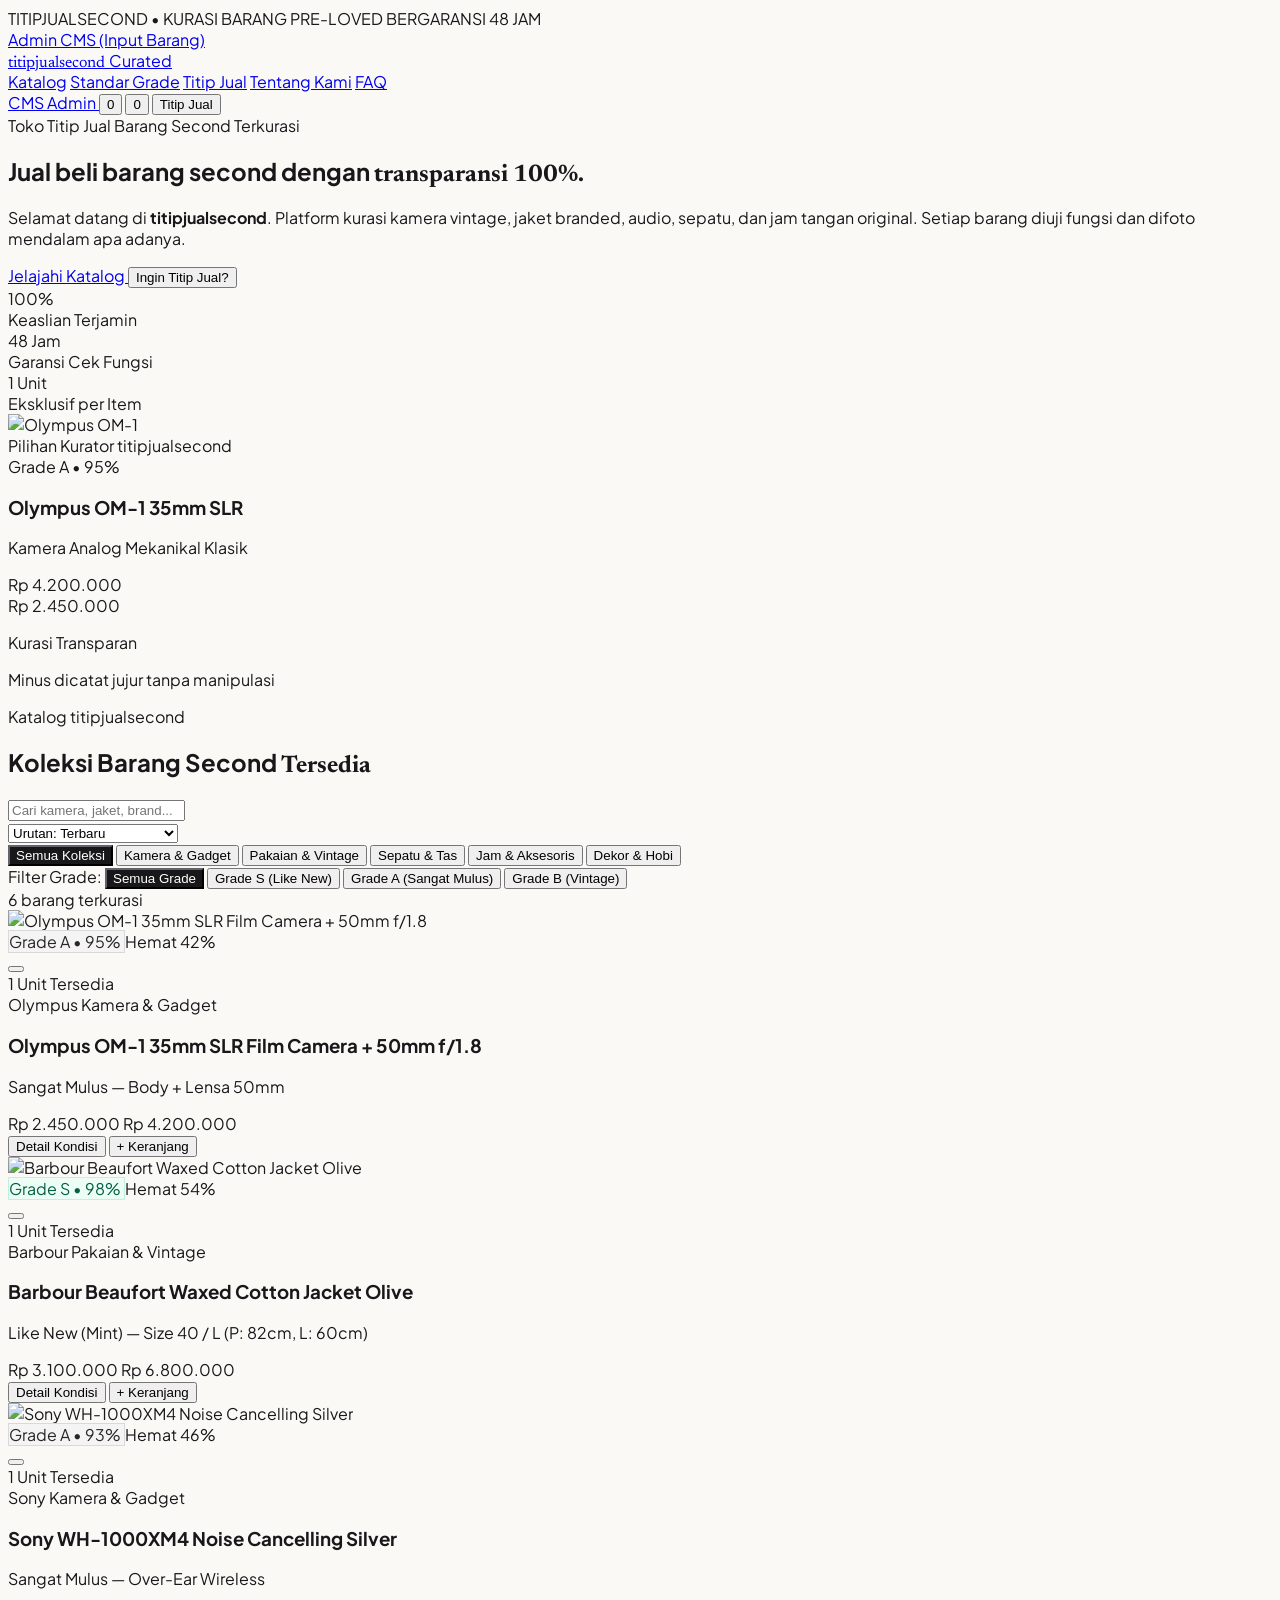
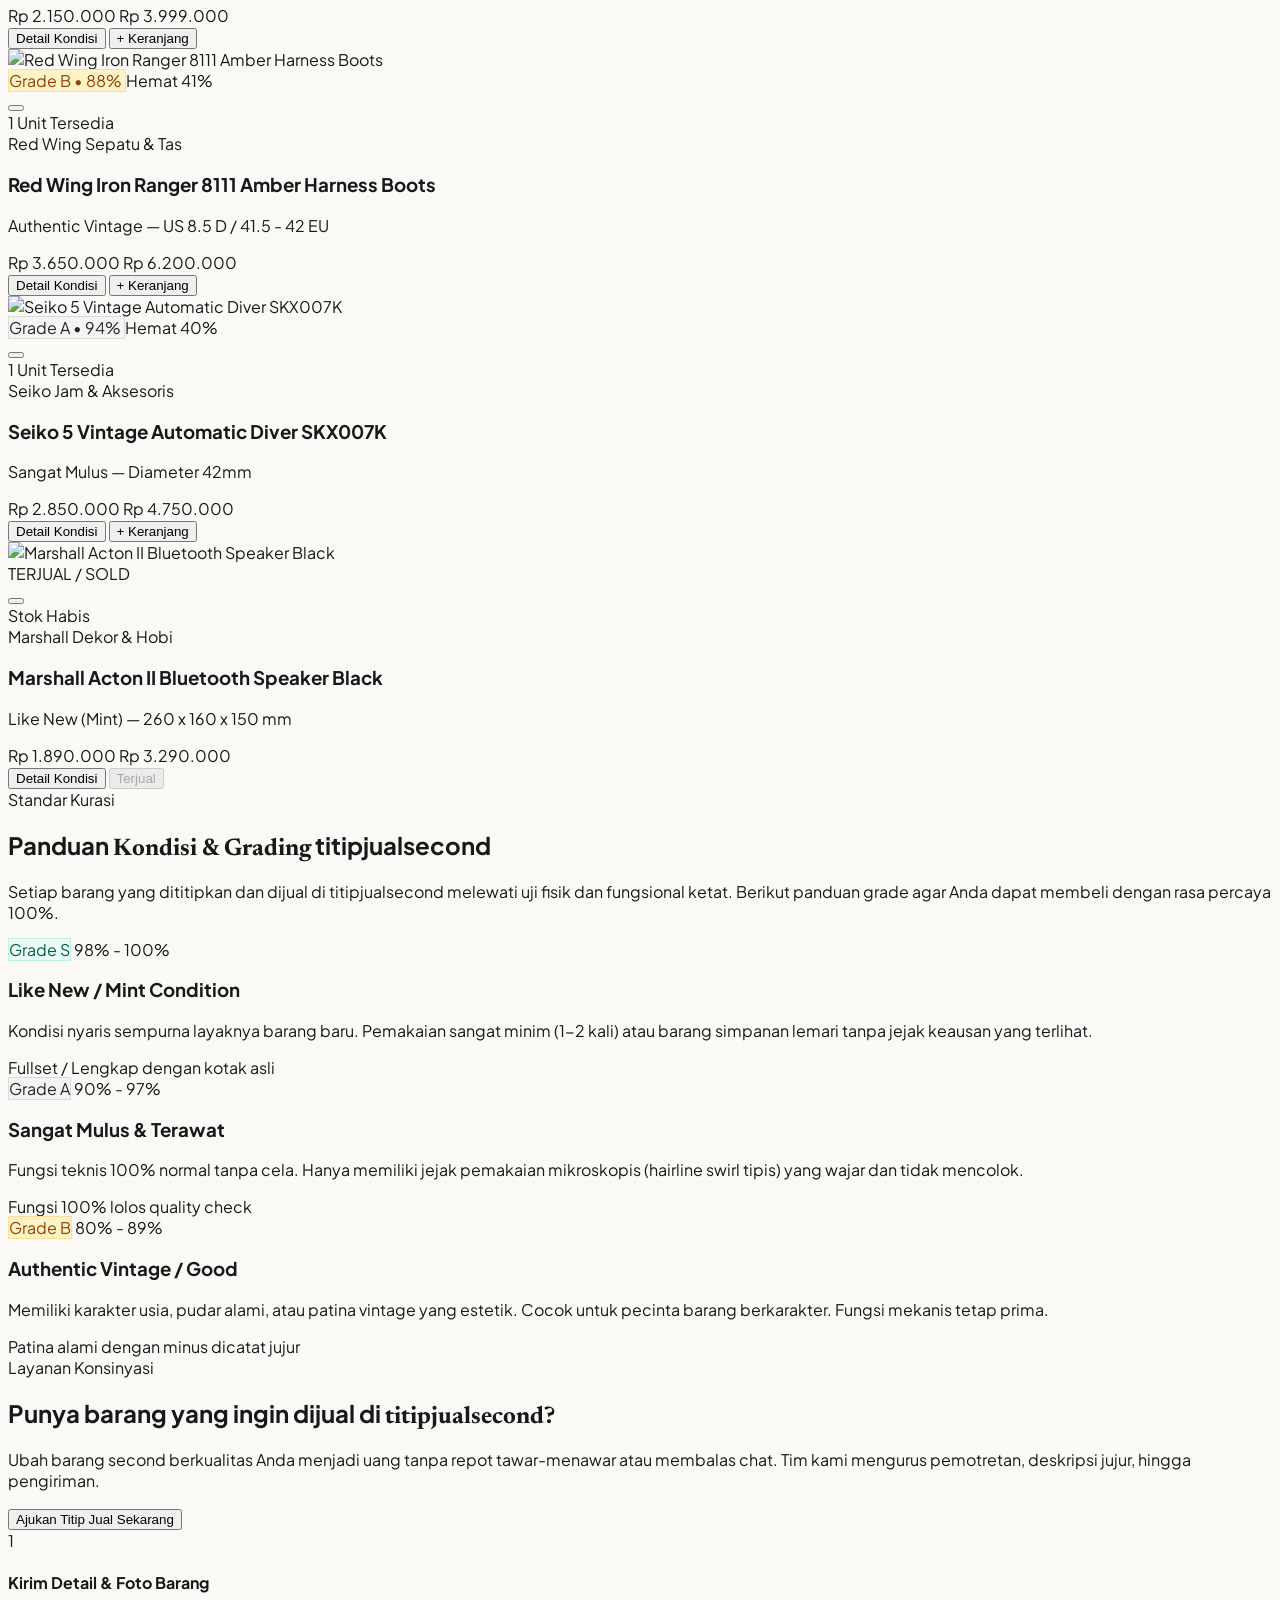
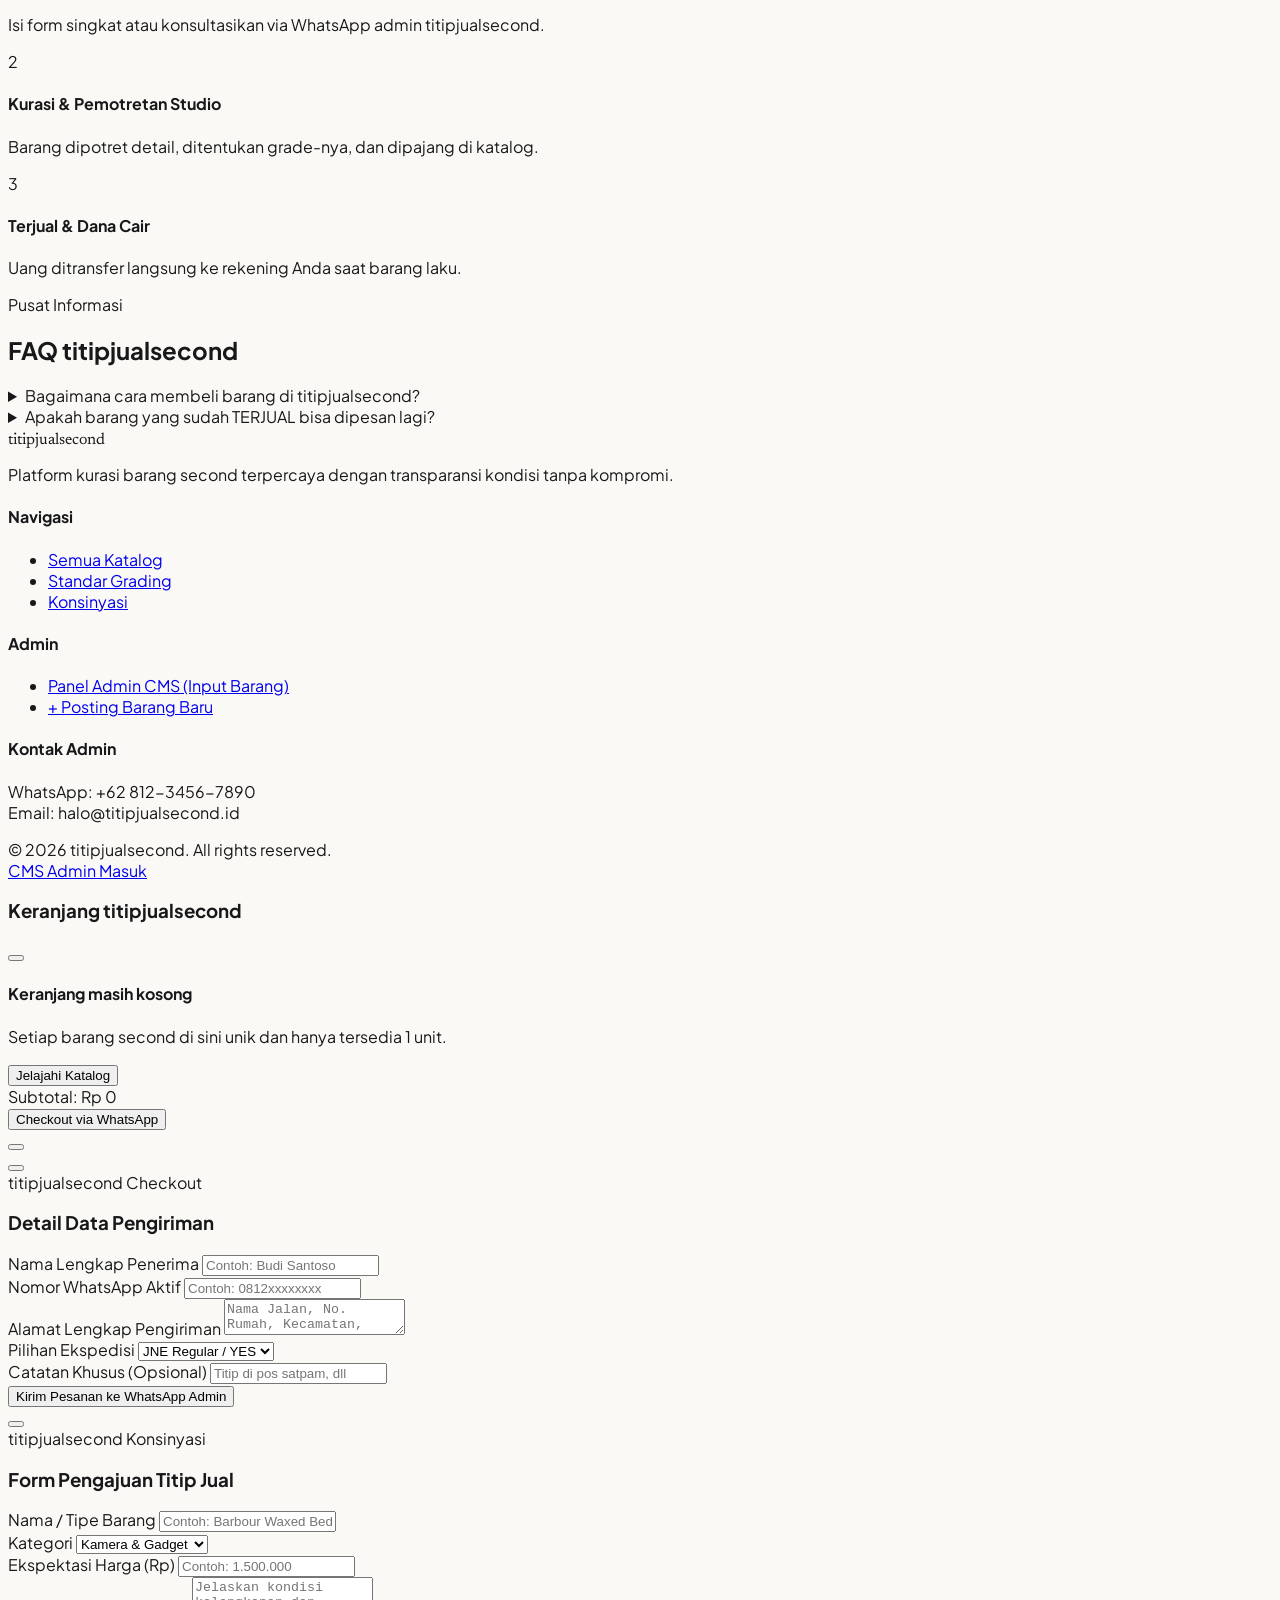
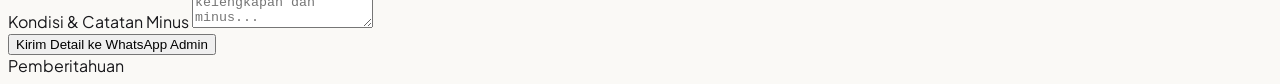
==== index.html @ b58ca032 "Initial commit: Website titipjualsecond dengan Toko Publik & Panel Admin CMS" ====
<!DOCTYPE html>
<html lang="id" class="scroll-smooth">
<head>
  <meta charset="UTF-8">
  <meta name="viewport" content="width=device-width, initial-scale=1.0">
  <title>titipjualsecond — Kurasi Barang Second Berkualitas</title>
  <meta name="description" content="titipjualsecond: Marketplace dan toko barang second terkurasi dengan transparansi kondisi 100%. Kamera, fashion vintage, sepatu, jam tangan, dan audio.">
  
  <!-- Tailwind CSS via CDN -->
  <script src="https://cdn.tailwindcss.com"></script>
  
  <!-- Lucide Icons -->
  <script src="https://unpkg.com/lucide@latest"></script>
  
  <!-- Custom CSS -->
  <link rel="stylesheet" href="css/style.css">
  
  <script>
    tailwind.config = {
      theme: {
        extend: {
          colors: {
            alabaster: '#FAF9F6',
            charcoal: '#18181B',
            sand: '#F4F2EC'
          }
        }
      }
    }
  </script>
</head>
<body class="bg-[#FAF9F6] text-zinc-900 min-h-screen flex flex-col antialiased selection:bg-zinc-900 selection:text-white">

  <!-- 1. Top Announcement Bar with Admin Switcher -->
  <aside class="bg-zinc-900 text-zinc-300 text-[11px] py-2 px-4 text-center tracking-wider font-light flex items-center justify-between max-w-7xl mx-auto w-full">
    <div class="flex items-center gap-2">
      <span class="inline-block w-1.5 h-1.5 rounded-full bg-emerald-400"></span>
      <span>TITIPJUALSECOND • KURASI BARANG PRE-LOVED BERGARANSI 48 JAM</span>
    </div>
    <div class="flex items-center gap-3">
      <a href="admin.html" class="text-zinc-400 hover:text-white transition flex items-center gap-1 underline underline-offset-2">
        <i data-lucide="shield-check" class="w-3.5 h-3.5 text-emerald-400"></i>
        <span>Admin CMS (Input Barang)</span>
      </a>
    </div>
  </aside>

  <!-- 2. Sticky Header Navigation -->
  <header class="sticky top-0 z-40 w-full nav-blur border-b border-zinc-200/80 transition-smooth">
    <div class="max-w-7xl mx-auto px-4 sm:px-6 lg:px-8 h-18 py-4 flex items-center justify-between">
      
      <!-- Logo -->
      <a href="#" class="flex items-center gap-3 group">
        <span class="font-editorial text-2xl sm:text-3xl font-medium tracking-tight text-zinc-900 lowercase">
          titipjualsecond
        </span>
        <span class="text-[10px] tracking-widest uppercase px-2 py-0.5 rounded border border-zinc-300 text-zinc-500 font-sans group-hover:border-zinc-900 transition">
          Curated
        </span>
      </a>

      <!-- Desktop Nav Links -->
      <nav class="hidden md:flex items-center gap-8 text-xs font-medium tracking-wide uppercase text-zinc-600">
        <a href="#katalog" class="hover:text-zinc-900 transition">Katalog</a>
        <a href="#standar-grade" class="hover:text-zinc-900 transition">Standar Grade</a>
        <a href="#titip-jual" class="hover:text-zinc-900 transition">Titip Jual</a>
        <a href="#tentang" class="hover:text-zinc-900 transition">Tentang Kami</a>
        <a href="#faq" class="hover:text-zinc-900 transition">FAQ</a>
      </nav>

      <!-- Action Icons & Button -->
      <div class="flex items-center gap-2 sm:gap-3">
        <!-- Admin CMS Pill Link -->
        <a href="admin.html" title="Buka Panel Admin CMS" class="hidden lg:inline-flex items-center gap-1.5 px-3 py-1.5 rounded-full border border-zinc-300 text-zinc-700 hover:border-zinc-900 hover:text-zinc-900 text-[11px] font-medium transition">
          <i data-lucide="layout-dashboard" class="w-3.5 h-3.5"></i>
          CMS Admin
        </a>

        <!-- Wishlist Icon -->
        <button onclick="showToast('Fitur Wishlist aktif! Simpan barang favoritmu dengan klik ikon hati.')" class="relative p-2 text-zinc-700 hover:text-zinc-900 transition rounded-full hover:bg-zinc-100" title="Wishlist">
          <i data-lucide="heart" class="w-5 h-5"></i>
          <span id="wishlistCountBadge" class="hidden absolute top-1 right-1 w-4 h-4 bg-zinc-900 text-white rounded-full text-[10px] font-bold flex items-center justify-center">0</span>
        </button>

        <!-- Cart Button -->
        <button onclick="openCartDrawer()" class="relative p-2 text-zinc-700 hover:text-zinc-900 transition rounded-full hover:bg-zinc-100 flex items-center gap-2" title="Keranjang">
          <i data-lucide="shopping-bag" class="w-5 h-5"></i>
          <span id="cartCountBadge" class="hidden absolute top-1 right-1 w-4 h-4 bg-emerald-600 text-white rounded-full text-[10px] font-bold flex items-center justify-center">0</span>
        </button>

        <!-- Jual Barang CTA Button -->
        <button onclick="openConsignmentModal()" class="text-xs font-medium tracking-wider uppercase px-4 py-2.5 rounded-full bg-zinc-900 text-white hover:bg-zinc-800 transition inline-flex items-center gap-1.5 shadow-sm">
          <i data-lucide="plus-circle" class="w-3.5 h-3.5"></i>
          <span class="hidden sm:inline">Titip Jual</span>
        </button>
      </div>

    </div>
  </header>

  <!-- 3. Hero Section (Editorial Minimalist) -->
  <section class="relative overflow-hidden pt-12 pb-16 md:pt-20 md:pb-24 border-b border-zinc-200/60 bg-gradient-to-b from-[#FAF9F6] to-[#F4F2EC]">
    <div class="max-w-7xl mx-auto px-4 sm:px-6 lg:px-8">
      <div class="grid grid-cols-1 lg:grid-cols-12 gap-12 items-center">
        
        <!-- Left Hero Content -->
        <div class="lg:col-span-7 space-y-6">
          <div class="inline-flex items-center gap-2 px-3 py-1 rounded-full bg-white border border-zinc-200 text-xs font-medium text-zinc-700 shadow-2xs">
            <span class="w-2 h-2 rounded-full bg-emerald-500 animate-pulse"></span>
            Toko Titip Jual Barang Second Terkurasi
          </div>

          <h1 class="text-4xl sm:text-5xl lg:text-6xl font-light text-zinc-900 tracking-tight leading-[1.15]">
            Jual beli barang second dengan <span class="font-editorial italic font-normal text-zinc-950">transparansi 100%.</span>
          </h1>

          <p class="text-base sm:text-lg text-zinc-600 max-w-xl font-light leading-relaxed">
            Selamat datang di <strong>titipjualsecond</strong>. Platform kurasi kamera vintage, jaket branded, audio, sepatu, dan jam tangan original. Setiap barang diuji fungsi dan difoto mendalam apa adanya.
          </p>

          <div class="flex flex-wrap items-center gap-4 pt-2">
            <a href="#katalog" class="px-6 py-3.5 rounded-full bg-zinc-900 text-white text-xs uppercase tracking-widest font-medium hover:bg-zinc-800 transition flex items-center gap-2 shadow-sm">
              <span>Jelajahi Katalog</span>
              <i data-lucide="arrow-down-right" class="w-4 h-4"></i>
            </a>
            <button onclick="openConsignmentModal()" class="px-6 py-3.5 rounded-full bg-white text-zinc-800 border border-zinc-300 text-xs uppercase tracking-widest font-medium hover:bg-zinc-50 transition">
              Ingin Titip Jual?
            </button>
          </div>

          <!-- Trust & Sustainability Counter -->
          <div class="pt-8 grid grid-cols-3 gap-6 border-t border-zinc-200/80">
            <div>
              <div class="text-2xl sm:text-3xl font-semibold text-zinc-900">100%</div>
              <div class="text-[11px] text-zinc-500 uppercase tracking-wider mt-0.5">Keaslian Terjamin</div>
            </div>
            <div>
              <div class="text-2xl sm:text-3xl font-semibold text-zinc-900">48 Jam</div>
              <div class="text-[11px] text-zinc-500 uppercase tracking-wider mt-0.5">Garansi Cek Fungsi</div>
            </div>
            <div>
              <div class="text-2xl sm:text-3xl font-semibold text-emerald-700">1 Unit</div>
              <div class="text-[11px] text-zinc-500 uppercase tracking-wider mt-0.5">Eksklusif per Item</div>
            </div>
          </div>
        </div>

        <!-- Right Hero Visual Collage -->
        <div class="lg:col-span-5 relative">
          <div class="relative mx-auto max-w-md lg:max-w-none">
            
            <!-- Main Hero Card -->
            <div class="bg-white p-3 rounded-2xl shadow-xl border border-zinc-200/80 relative z-10 transform -rotate-1 hover:rotate-0 transition duration-500">
              <div class="aspect-[4/3] rounded-xl overflow-hidden bg-zinc-100 relative">
                <img src="https://images.unsplash.com/photo-1526170375885-4d8ecf77b99f?q=80&w=1000&auto=format&fit=crop" alt="Olympus OM-1" class="w-full h-full object-cover">
                <div class="absolute top-3 left-3 bg-zinc-900/90 text-white text-[10px] font-semibold tracking-wider uppercase px-2.5 py-1 rounded-full backdrop-blur-sm">
                  Pilihan Kurator titipjualsecond
                </div>
              </div>
              
              <div class="p-4 flex items-center justify-between">
                <div>
                  <span class="text-[10px] font-bold tracking-wider uppercase text-emerald-700 bg-emerald-50 px-2 py-0.5 rounded">Grade A • 95%</span>
                  <h3 class="font-medium text-sm text-zinc-900 mt-1">Olympus OM-1 35mm SLR</h3>
                  <p class="text-xs text-zinc-500">Kamera Analog Mekanikal Klasik</p>
                </div>
                <div class="text-right">
                  <span class="text-xs text-zinc-400 line-through">Rp 4.200.000</span>
                  <div class="text-base font-bold text-zinc-900">Rp 2.450.000</div>
                </div>
              </div>
            </div>

            <!-- Floating Badge Accent -->
            <div class="absolute -bottom-6 -left-6 z-20 bg-white/95 backdrop-blur-md p-4 rounded-xl border border-zinc-200 shadow-lg flex items-center gap-3">
              <div class="w-10 h-10 rounded-full bg-emerald-100 flex items-center justify-center text-emerald-800">
                <i data-lucide="shield-check" class="w-5 h-5"></i>
              </div>
              <div>
                <p class="text-xs font-bold text-zinc-900">Kurasi Transparan</p>
                <p class="text-[11px] text-zinc-500">Minus dicatat jujur tanpa manipulasi</p>
              </div>
            </div>

          </div>
        </div>

      </div>
    </div>
  </section>

  <!-- 4. Interactive Catalog Section -->
  <section id="katalog" class="py-16 md:py-24 max-w-7xl mx-auto px-4 sm:px-6 lg:px-8 flex-1 w-full">
    
    <!-- Section Header -->
    <div class="flex flex-col md:flex-row md:items-end justify-between mb-8 gap-4 pb-6 border-b border-zinc-200">
      <div>
        <span class="text-xs font-semibold uppercase tracking-widest text-zinc-400">Katalog titipjualsecond</span>
        <h2 class="text-2xl sm:text-3xl font-light text-zinc-900 mt-1">
          Koleksi Barang Second <span class="font-editorial italic font-normal">Tersedia</span>
        </h2>
      </div>

      <!-- Search & Sort Controls -->
      <div class="flex flex-col sm:flex-row items-stretch sm:items-center gap-3">
        <!-- Live Search Input -->
        <div class="relative w-full sm:w-64">
          <i data-lucide="search" class="w-4 h-4 text-zinc-400 absolute left-3.5 top-1/2 -translate-y-1/2"></i>
          <input 
            type="text" 
            id="searchInput" 
            placeholder="Cari kamera, jaket, brand..." 
            class="w-full pl-10 pr-4 py-2 text-xs bg-white border border-zinc-200 rounded-full focus:outline-none focus:border-zinc-900 focus:ring-1 focus:ring-zinc-900 transition"
          >
        </div>

        <!-- Sort Select -->
        <select 
          id="sortSelect" 
          class="px-3 py-2 text-xs bg-white border border-zinc-200 rounded-full focus:outline-none focus:border-zinc-900 text-zinc-700 cursor-pointer"
        >
          <option value="default">Urutan: Terbaru</option>
          <option value="price-low">Harga: Rendah ke Tinggi</option>
          <option value="price-high">Harga: Tinggi ke Rendah</option>
          <option value="discount">Diskon Tertinggi</option>
        </select>
      </div>
    </div>

    <!-- Category Filter Pills -->
    <div class="mb-6 flex items-center gap-2 overflow-x-auto pb-2 scrollbar-none" id="categoryFilters">
      <button data-category="all" class="filter-pill filter-pill-cat active text-xs font-medium px-4 py-2 rounded-full border border-zinc-200 bg-white text-zinc-700 hover:border-zinc-400 transition whitespace-nowrap">
        Semua Koleksi
      </button>
      <button data-category="gadgets" class="filter-pill filter-pill-cat text-xs font-medium px-4 py-2 rounded-full border border-zinc-200 bg-white text-zinc-700 hover:border-zinc-400 transition whitespace-nowrap">
        Kamera & Gadget
      </button>
      <button data-category="clothing" class="filter-pill filter-pill-cat text-xs font-medium px-4 py-2 rounded-full border border-zinc-200 bg-white text-zinc-700 hover:border-zinc-400 transition whitespace-nowrap">
        Pakaian & Vintage
      </button>
      <button data-category="footwear" class="filter-pill filter-pill-cat text-xs font-medium px-4 py-2 rounded-full border border-zinc-200 bg-white text-zinc-700 hover:border-zinc-400 transition whitespace-nowrap">
        Sepatu & Tas
      </button>
      <button data-category="accessories" class="filter-pill filter-pill-cat text-xs font-medium px-4 py-2 rounded-full border border-zinc-200 bg-white text-zinc-700 hover:border-zinc-400 transition whitespace-nowrap">
        Jam & Aksesoris
      </button>
      <button data-category="lifestyle" class="filter-pill filter-pill-cat text-xs font-medium px-4 py-2 rounded-full border border-zinc-200 bg-white text-zinc-700 hover:border-zinc-400 transition whitespace-nowrap">
        Dekor & Hobi
      </button>
    </div>

    <!-- Grade Filter Pills -->
    <div class="mb-8 flex items-center justify-between text-xs text-zinc-500 flex-wrap gap-3">
      <div class="flex items-center gap-2 overflow-x-auto pb-1" id="gradeFilters">
        <span class="text-zinc-400 font-medium">Filter Grade:</span>
        <button data-grade="all" class="filter-pill filter-pill-grade active px-3 py-1 rounded-md text-[11px] font-medium border border-zinc-200 bg-white text-zinc-700 hover:border-zinc-400 transition">
          Semua Grade
        </button>
        <button data-grade="Grade S" class="filter-pill filter-pill-grade px-3 py-1 rounded-md text-[11px] font-medium border border-zinc-200 bg-white text-zinc-700 hover:border-zinc-400 transition flex items-center gap-1">
          <span class="w-2 h-2 rounded-full bg-emerald-500"></span> Grade S (Like New)
        </button>
        <button data-grade="Grade A" class="filter-pill filter-pill-grade px-3 py-1 rounded-md text-[11px] font-medium border border-zinc-200 bg-white text-zinc-700 hover:border-zinc-400 transition flex items-center gap-1">
          <span class="w-2 h-2 rounded-full bg-zinc-600"></span> Grade A (Sangat Mulus)
        </button>
        <button data-grade="Grade B" class="filter-pill filter-pill-grade px-3 py-1 rounded-md text-[11px] font-medium border border-zinc-200 bg-white text-zinc-700 hover:border-zinc-400 transition flex items-center gap-1">
          <span class="w-2 h-2 rounded-full bg-amber-500"></span> Grade B (Vintage)
        </button>
      </div>

      <span id="productCount" class="text-zinc-500 font-medium">Memuat katalog...</span>
    </div>

    <!-- Dynamic Products Grid -->
    <div id="productGrid" class="grid grid-cols-1 sm:grid-cols-2 lg:grid-cols-3 xl:grid-cols-4 gap-6">
      <!-- Injected via JavaScript from Store -->
    </div>

  </section>

  <!-- 5. Standar Grade & Transparansi Kondisi -->
  <section id="standar-grade" class="py-16 md:py-24 bg-white border-y border-zinc-200">
    <div class="max-w-7xl mx-auto px-4 sm:px-6 lg:px-8">
      
      <div class="max-w-3xl mb-12">
        <span class="text-xs font-semibold uppercase tracking-widest text-zinc-400">Standar Kurasi</span>
        <h2 class="text-3xl font-light text-zinc-900 mt-1">
          Panduan <span class="font-editorial italic font-normal">Kondisi & Grading</span> titipjualsecond
        </h2>
        <p class="text-sm text-zinc-600 mt-3 font-light leading-relaxed">
          Setiap barang yang dititipkan dan dijual di titipjualsecond melewati uji fisik dan fungsional ketat. Berikut panduan grade agar Anda dapat membeli dengan rasa percaya 100%.
        </p>
      </div>

      <div class="grid grid-cols-1 md:grid-cols-3 gap-6">
        
        <!-- Grade S -->
        <div class="p-6 rounded-2xl border border-emerald-200 bg-emerald-50/30 flex flex-col justify-between">
          <div>
            <div class="flex items-center justify-between mb-4">
              <span class="text-xs font-bold tracking-widest uppercase px-3 py-1 rounded-full badge-grade-s">Grade S</span>
              <span class="text-sm font-semibold text-emerald-800">98% - 100%</span>
            </div>
            <h3 class="text-lg font-medium text-zinc-900 mb-2">Like New / Mint Condition</h3>
            <p class="text-xs text-zinc-600 leading-relaxed">
              Kondisi nyaris sempurna layaknya barang baru. Pemakaian sangat minim (1-2 kali) atau barang simpanan lemari tanpa jejak keausan yang terlihat.
            </p>
          </div>
          <div class="pt-6 mt-6 border-t border-emerald-100 text-[11px] text-emerald-900 font-medium flex items-center gap-1.5">
            <i data-lucide="check" class="w-4 h-4 text-emerald-600"></i>
            Fullset / Lengkap dengan kotak asli
          </div>
        </div>

        <!-- Grade A -->
        <div class="p-6 rounded-2xl border border-zinc-200 bg-zinc-50 flex flex-col justify-between">
          <div>
            <div class="flex items-center justify-between mb-4">
              <span class="text-xs font-bold tracking-widest uppercase px-3 py-1 rounded-full badge-grade-a">Grade A</span>
              <span class="text-sm font-semibold text-zinc-800">90% - 97%</span>
            </div>
            <h3 class="text-lg font-medium text-zinc-900 mb-2">Sangat Mulus & Terawat</h3>
            <p class="text-xs text-zinc-600 leading-relaxed">
              Fungsi teknis 100% normal tanpa cela. Hanya memiliki jejak pemakaian mikroskopis (hairline swirl tipis) yang wajar dan tidak mencolok.
            </p>
          </div>
          <div class="pt-6 mt-6 border-t border-zinc-200 text-[11px] text-zinc-700 font-medium flex items-center gap-1.5">
            <i data-lucide="check" class="w-4 h-4 text-zinc-600"></i>
            Fungsi 100% lolos quality check
          </div>
        </div>

        <!-- Grade B -->
        <div class="p-6 rounded-2xl border border-amber-200 bg-amber-50/30 flex flex-col justify-between">
          <div>
            <div class="flex items-center justify-between mb-4">
              <span class="text-xs font-bold tracking-widest uppercase px-3 py-1 rounded-full badge-grade-b">Grade B</span>
              <span class="text-sm font-semibold text-amber-800">80% - 89%</span>
            </div>
            <h3 class="text-lg font-medium text-zinc-900 mb-2">Authentic Vintage / Good</h3>
            <p class="text-xs text-zinc-600 leading-relaxed">
              Memiliki karakter usia, pudar alami, atau patina vintage yang estetik. Cocok untuk pecinta barang berkarakter. Fungsi mekanis tetap prima.
            </p>
          </div>
          <div class="pt-6 mt-6 border-t border-amber-100 text-[11px] text-amber-900 font-medium flex items-center gap-1.5">
            <i data-lucide="check" class="w-4 h-4 text-amber-600"></i>
            Patina alami dengan minus dicatat jujur
          </div>
        </div>

      </div>

    </div>
  </section>

  <!-- 6. Titip Jual / Konsinyasi -->
  <section id="titip-jual" class="py-16 md:py-24 bg-[#FAF9F6]">
    <div class="max-w-7xl mx-auto px-4 sm:px-6 lg:px-8">
      
      <div class="bg-zinc-900 text-white rounded-3xl p-8 sm:p-12 lg:p-16 relative overflow-hidden">
        <div class="grid grid-cols-1 lg:grid-cols-12 gap-8 items-center relative z-10">
          <div class="lg:col-span-7 space-y-4">
            <span class="text-xs font-semibold tracking-widest uppercase text-emerald-400">Layanan Konsinyasi</span>
            <h2 class="text-3xl sm:text-4xl font-light text-white tracking-tight">
              Punya barang yang ingin dijual di <span class="font-editorial italic font-normal text-zinc-300">titipjualsecond?</span>
            </h2>
            <p class="text-sm text-zinc-400 max-w-lg leading-relaxed font-light">
              Ubah barang second berkualitas Anda menjadi uang tanpa repot tawar-menawar atau membalas chat. Tim kami mengurus pemotretan, deskripsi jujur, hingga pengiriman.
            </p>

            <div class="pt-4 flex flex-wrap gap-4">
              <button onclick="openConsignmentModal()" class="px-6 py-3.5 rounded-full bg-white text-zinc-900 text-xs uppercase tracking-widest font-semibold hover:bg-zinc-100 transition flex items-center gap-2">
                <span>Ajukan Titip Jual Sekarang</span>
                <i data-lucide="arrow-right" class="w-4 h-4"></i>
              </button>
            </div>
          </div>

          <div class="lg:col-span-5 space-y-4">
            <div class="p-4 rounded-xl bg-zinc-800/80 border border-zinc-700/80 flex items-start gap-4">
              <span class="w-8 h-8 rounded-full bg-zinc-700 text-white text-xs font-bold flex items-center justify-center shrink-0">1</span>
              <div>
                <h4 class="text-xs font-semibold text-white">Kirim Detail & Foto Barang</h4>
                <p class="text-[11px] text-zinc-400 mt-0.5">Isi form singkat atau konsultasikan via WhatsApp admin titipjualsecond.</p>
              </div>
            </div>

            <div class="p-4 rounded-xl bg-zinc-800/80 border border-zinc-700/80 flex items-start gap-4">
              <span class="w-8 h-8 rounded-full bg-zinc-700 text-white text-xs font-bold flex items-center justify-center shrink-0">2</span>
              <div>
                <h4 class="text-xs font-semibold text-white">Kurasi & Pemotretan Studio</h4>
                <p class="text-[11px] text-zinc-400 mt-0.5">Barang dipotret detail, ditentukan grade-nya, dan dipajang di katalog.</p>
              </div>
            </div>

            <div class="p-4 rounded-xl bg-zinc-800/80 border border-zinc-700/80 flex items-start gap-4">
              <span class="w-8 h-8 rounded-full bg-emerald-500 text-zinc-900 text-xs font-bold flex items-center justify-center shrink-0">3</span>
              <div>
                <h4 class="text-xs font-semibold text-white">Terjual & Dana Cair</h4>
                <p class="text-[11px] text-zinc-400 mt-0.5">Uang ditransfer langsung ke rekening Anda saat barang laku.</p>
              </div>
            </div>
          </div>
        </div>
      </div>

    </div>
  </section>

  <!-- 7. FAQ Section -->
  <section id="faq" class="py-16 md:py-24 bg-white border-t border-zinc-200">
    <div class="max-w-4xl mx-auto px-4 sm:px-6 lg:px-8">
      
      <div class="text-center mb-12">
        <span class="text-xs font-semibold uppercase tracking-widest text-zinc-400">Pusat Informasi</span>
        <h2 class="text-3xl font-light text-zinc-900 mt-1">FAQ titipjualsecond</h2>
      </div>

      <div class="space-y-4">
        <details class="group bg-zinc-50 rounded-xl border border-zinc-200 p-5 transition">
          <summary class="flex justify-between items-center font-medium text-sm text-zinc-900 cursor-pointer list-none">
            <span>Bagaimana cara membeli barang di titipjualsecond?</span>
            <span class="transition group-open:rotate-180">
              <i data-lucide="chevron-down" class="w-4 h-4 text-zinc-500"></i>
            </span>
          </summary>
          <p class="text-xs text-zinc-600 mt-3 font-light leading-relaxed">
            Anda dapat langsung mengklik tombol "Beli via WhatsApp" pada detail barang atau memasukkan barang ke Keranjang lalu melakukan Checkout. Format pesanan otomatis terhubung ke admin WhatsApp kami untuk konfirmasi ketersediaan dan rekening pembayaran.
          </p>
        </details>

        <details class="group bg-zinc-50 rounded-xl border border-zinc-200 p-5 transition">
          <summary class="flex justify-between items-center font-medium text-sm text-zinc-900 cursor-pointer list-none">
            <span>Apakah barang yang sudah TERJUAL bisa dipesan lagi?</span>
            <span class="transition group-open:rotate-180">
              <i data-lucide="chevron-down" class="w-4 h-4 text-zinc-500"></i>
            </span>
          </summary>
          <p class="text-xs text-zinc-600 mt-3 font-light leading-relaxed">
            Karena titipjualsecond menjual barang second asli, stok setiap unit hanya tersedia 1 buah (one-of-a-kind). Barang yang bertanda "TERJUAL / SOLD" tidak dapat dipesan lagi kecuali ada penitip lain yang menitipkan barang serupa.
          </p>
        </details>
      </div>

    </div>
  </section>

  <!-- 8. Footer with CMS Admin Switcher -->
  <footer class="bg-zinc-900 text-zinc-400 pt-16 pb-12 border-t border-zinc-800">
    <div class="max-w-7xl mx-auto px-4 sm:px-6 lg:px-8">
      <div class="grid grid-cols-2 md:grid-cols-4 gap-8 pb-12 border-b border-zinc-800">
        <div>
          <span class="font-editorial text-2xl text-white tracking-tight lowercase block mb-3">titipjualsecond</span>
          <p class="text-xs text-zinc-400 leading-relaxed font-light">
            Platform kurasi barang second terpercaya dengan transparansi kondisi tanpa kompromi.
          </p>
        </div>

        <div>
          <h4 class="text-xs font-semibold uppercase tracking-wider text-white mb-3">Navigasi</h4>
          <ul class="space-y-2 text-xs">
            <li><a href="#katalog" class="hover:text-white transition">Semua Katalog</a></li>
            <li><a href="#standar-grade" class="hover:text-white transition">Standar Grading</a></li>
            <li><a href="#titip-jual" class="hover:text-white transition">Konsinyasi</a></li>
          </ul>
        </div>

        <div>
          <h4 class="text-xs font-semibold uppercase tracking-wider text-white mb-3">Admin</h4>
          <ul class="space-y-2 text-xs">
            <li>
              <a href="admin.html" class="text-emerald-400 hover:text-emerald-300 font-medium transition flex items-center gap-1.5">
                <i data-lucide="lock" class="w-3.5 h-3.5"></i>
                Panel Admin CMS (Input Barang)
              </a>
            </li>
            <li><a href="admin.html#tambah-barang" class="hover:text-white transition">+ Posting Barang Baru</a></li>
          </ul>
        </div>

        <div>
          <h4 class="text-xs font-semibold uppercase tracking-wider text-white mb-3">Kontak Admin</h4>
          <p class="text-xs text-zinc-400 leading-relaxed mb-2">
            WhatsApp: +62 812-3456-7890<br>
            Email: halo@titipjualsecond.id
          </p>
        </div>
      </div>

      <div class="pt-8 flex flex-col sm:flex-row items-center justify-between text-[11px] text-zinc-500 gap-4">
        <div>© 2026 titipjualsecond. All rights reserved.</div>
        <div class="flex items-center gap-4">
          <a href="admin.html" class="text-zinc-400 hover:text-white underline">CMS Admin Masuk</a>
        </div>
      </div>
    </div>
  </footer>

  <!-- ==================== MODALS & DRAWERS ==================== -->

  <!-- Cart Slide-Over Drawer -->
  <div id="cartBackdrop" onclick="closeCartDrawer()" class="fixed inset-0 modal-backdrop z-50 hidden transition-opacity"></div>
  <div id="cartDrawer" class="fixed top-0 right-0 h-full w-full max-w-md bg-white z-50 shadow-2xl translate-x-full transition-transform duration-300 ease-in-out flex flex-col">
    <div class="p-5 border-b border-zinc-200 flex items-center justify-between">
      <div class="flex items-center gap-2">
        <i data-lucide="shopping-bag" class="w-5 h-5 text-zinc-800"></i>
        <h3 class="font-medium text-sm text-zinc-900 uppercase tracking-wider">Keranjang titipjualsecond</h3>
      </div>
      <button onclick="closeCartDrawer()" class="p-1 rounded-full hover:bg-zinc-100 text-zinc-400 hover:text-zinc-800 transition">
        <i data-lucide="x" class="w-5 h-5"></i>
      </button>
    </div>

    <div class="flex-1 overflow-y-auto p-5">
      <div id="cartEmptyState" class="hidden py-16 text-center">
        <div class="w-16 h-16 mx-auto mb-3 rounded-full bg-zinc-100 flex items-center justify-center text-zinc-400">
          <i data-lucide="shopping-bag" class="w-8 h-8"></i>
        </div>
        <h4 class="text-sm font-medium text-zinc-800 mb-1">Keranjang masih kosong</h4>
        <p class="text-xs text-zinc-500 mb-4">Setiap barang second di sini unik dan hanya tersedia 1 unit.</p>
        <button onclick="closeCartDrawer()" class="text-xs font-semibold px-4 py-2 border border-zinc-900 rounded-full hover:bg-zinc-900 hover:text-white transition">
          Jelajahi Katalog
        </button>
      </div>

      <div id="cartContentState">
        <div id="cartItemsContainer" class="divide-y divide-zinc-100"></div>
      </div>
    </div>

    <div class="p-5 border-t border-zinc-200 bg-zinc-50 space-y-3">
      <div class="flex justify-between items-baseline">
        <span class="text-xs text-zinc-500 uppercase tracking-wider">Subtotal:</span>
        <span id="cartSubtotal" class="text-lg font-bold text-zinc-900">Rp 0</span>
      </div>
      <button onclick="openCheckoutModal()" class="w-full py-3.5 rounded-xl bg-zinc-900 text-white font-medium text-xs uppercase tracking-widest hover:bg-zinc-800 transition flex items-center justify-center gap-2 shadow-sm">
        <i data-lucide="message-circle" class="w-4 h-4"></i>
        Checkout via WhatsApp
      </button>
    </div>
  </div>

  <!-- Product Detail Modal -->
  <div id="productModal" class="fixed inset-0 z-50 hidden flex items-center justify-center p-4 sm:p-6 overflow-y-auto">
    <div class="fixed inset-0 modal-backdrop" onclick="closeProductModal()"></div>
    <div class="relative bg-white rounded-2xl max-w-4xl w-full p-6 sm:p-8 z-10 shadow-2xl max-h-[90vh] overflow-y-auto border border-zinc-200">
      <button onclick="closeProductModal()" class="absolute top-4 right-4 p-2 rounded-full hover:bg-zinc-100 text-zinc-400 hover:text-zinc-800 transition">
        <i data-lucide="x" class="w-5 h-5"></i>
      </button>
      <div id="productModalContent"></div>
    </div>
  </div>

  <!-- Checkout via WhatsApp Modal -->
  <div id="checkoutModal" class="fixed inset-0 z-50 hidden flex items-center justify-center p-4 sm:p-6 overflow-y-auto">
    <div class="fixed inset-0 modal-backdrop" onclick="closeCheckoutModal()"></div>
    <div class="relative bg-white rounded-2xl max-w-lg w-full p-6 sm:p-8 z-10 shadow-2xl border border-zinc-200">
      <button onclick="closeCheckoutModal()" class="absolute top-4 right-4 p-2 rounded-full hover:bg-zinc-100 text-zinc-400 hover:text-zinc-800 transition">
        <i data-lucide="x" class="w-5 h-5"></i>
      </button>
      <div class="mb-5">
        <span class="text-xs font-semibold uppercase tracking-wider text-emerald-600">titipjualsecond Checkout</span>
        <h3 class="text-xl font-semibold text-zinc-900 mt-0.5">Detail Data Pengiriman</h3>
      </div>

      <form id="checkoutForm" class="space-y-4">
        <div>
          <label class="block text-xs font-medium text-zinc-700 mb-1">Nama Lengkap Penerima</label>
          <input type="text" id="custName" required placeholder="Contoh: Budi Santoso" class="w-full px-3.5 py-2.5 text-xs border border-zinc-200 rounded-lg focus:outline-none focus:border-zinc-900">
        </div>
        <div>
          <label class="block text-xs font-medium text-zinc-700 mb-1">Nomor WhatsApp Aktif</label>
          <input type="tel" id="custPhone" required placeholder="Contoh: 0812xxxxxxxx" class="w-full px-3.5 py-2.5 text-xs border border-zinc-200 rounded-lg focus:outline-none focus:border-zinc-900">
        </div>
        <div>
          <label class="block text-xs font-medium text-zinc-700 mb-1">Alamat Lengkap Pengiriman</label>
          <textarea id="custAddress" required rows="2" placeholder="Nama Jalan, No. Rumah, Kecamatan, Kota, Kode Pos" class="w-full px-3.5 py-2.5 text-xs border border-zinc-200 rounded-lg focus:outline-none focus:border-zinc-900"></textarea>
        </div>
        <div class="grid grid-cols-2 gap-3">
          <div>
            <label class="block text-xs font-medium text-zinc-700 mb-1">Pilihan Ekspedisi</label>
            <select id="custCourier" class="w-full px-3 py-2 text-xs border border-zinc-200 rounded-lg focus:outline-none focus:border-zinc-900 bg-white">
              <option value="JNE Regular / YES">JNE Regular / YES</option>
              <option value="SiCepat Best">SiCepat Best</option>
              <option value="J&T Express">J&T Express</option>
              <option value="Paxel Same Day">Paxel Same Day</option>
            </select>
          </div>
          <div>
            <label class="block text-xs font-medium text-zinc-700 mb-1">Catatan Khusus (Opsional)</label>
            <input type="text" id="custNotes" placeholder="Titip di pos satpam, dll" class="w-full px-3.5 py-2 text-xs border border-zinc-200 rounded-lg focus:outline-none focus:border-zinc-900">
          </div>
        </div>
        <button type="submit" class="w-full py-3.5 rounded-xl bg-zinc-900 text-white font-medium text-xs uppercase tracking-widest hover:bg-zinc-800 transition flex items-center justify-center gap-2 mt-4 shadow-sm">
          <i data-lucide="message-circle" class="w-4 h-4"></i>
          Kirim Pesanan ke WhatsApp Admin
        </button>
      </form>
    </div>
  </div>

  <!-- Consignment Modal -->
  <div id="consignmentModal" class="fixed inset-0 z-50 hidden flex items-center justify-center p-4 sm:p-6 overflow-y-auto">
    <div class="fixed inset-0 modal-backdrop" onclick="closeConsignmentModal()"></div>
    <div class="relative bg-white rounded-2xl max-w-lg w-full p-6 sm:p-8 z-10 shadow-2xl border border-zinc-200">
      <button onclick="closeConsignmentModal()" class="absolute top-4 right-4 p-2 rounded-full hover:bg-zinc-100 text-zinc-400 hover:text-zinc-800 transition">
        <i data-lucide="x" class="w-5 h-5"></i>
      </button>
      <div class="mb-5">
        <span class="text-xs font-semibold uppercase tracking-wider text-emerald-600">titipjualsecond Konsinyasi</span>
        <h3 class="text-xl font-semibold text-zinc-900 mt-0.5">Form Pengajuan Titip Jual</h3>
      </div>
      <form id="consignmentForm" class="space-y-4">
        <div>
          <label class="block text-xs font-medium text-zinc-700 mb-1">Nama / Tipe Barang</label>
          <input type="text" id="consignItemName" required placeholder="Contoh: Barbour Waxed Bedale / Canon AE-1" class="w-full px-3.5 py-2.5 text-xs border border-zinc-200 rounded-lg focus:outline-none focus:border-zinc-900">
        </div>
        <div class="grid grid-cols-2 gap-3">
          <div>
            <label class="block text-xs font-medium text-zinc-700 mb-1">Kategori</label>
            <select id="consignCategory" class="w-full px-3 py-2 text-xs border border-zinc-200 rounded-lg focus:outline-none focus:border-zinc-900 bg-white">
              <option value="Kamera & Gadget">Kamera & Gadget</option>
              <option value="Pakaian & Vintage">Pakaian & Vintage</option>
              <option value="Sepatu & Tas">Sepatu & Tas</option>
              <option value="Jam & Aksesoris">Jam & Aksesoris</option>
              <option value="Dekorasi & Hobi">Dekorasi & Hobi</option>
            </select>
          </div>
          <div>
            <label class="block text-xs font-medium text-zinc-700 mb-1">Ekspektasi Harga (Rp)</label>
            <input type="text" id="consignExpectedPrice" required placeholder="Contoh: 1.500.000" class="w-full px-3.5 py-2.5 text-xs border border-zinc-200 rounded-lg focus:outline-none focus:border-zinc-900">
          </div>
        </div>
        <div>
          <label class="block text-xs font-medium text-zinc-700 mb-1">Kondisi & Catatan Minus</label>
          <textarea id="consignNotes" required rows="3" placeholder="Jelaskan kondisi kelengkapan dan minus..." class="w-full px-3.5 py-2.5 text-xs border border-zinc-200 rounded-lg focus:outline-none focus:border-zinc-900"></textarea>
        </div>
        <button type="submit" class="w-full py-3.5 rounded-xl bg-zinc-900 text-white font-medium text-xs uppercase tracking-widest hover:bg-zinc-800 transition flex items-center justify-center gap-2 mt-4 shadow-sm">
          <i data-lucide="send" class="w-4 h-4"></i>
          Kirim Detail ke WhatsApp Admin
        </button>
      </form>
    </div>
  </div>

  <!-- Toast -->
  <div id="toast" class="fixed top-6 left-1/2 -translate-x-1/2 z-50 hidden">
    <div class="bg-zinc-900/95 text-white text-xs py-3 px-5 rounded-full shadow-2xl flex items-center gap-2 border border-zinc-700 backdrop-blur-md">
      <i data-lucide="check-circle-2" class="w-4 h-4 text-emerald-400"></i>
      <span id="toastMessage">Pemberitahuan</span>
    </div>
  </div>

  <!-- Scripts -->
  <script src="data/products.js"></script>
  <script src="js/store.js"></script>
  <script src="js/app.js"></script>
  <script>
    lucide.createIcons();
  </script>
</body>
</html>
---- css/style.css ----
/* 
 * KEDUA Archive & Studio - Minimalist Second-Hand Shop Styles
 */

@import url('https://fonts.googleapis.com/css2?family=Plus+Jakarta+Sans:wght@300;400;500;600;700&family=Newsreader:ital,opsz,wght@0,6..72,300;0,6..72,400;0,6..72,500;1,6..72,400&display=swap');

:root {
  --bg-primary: #FAF9F6;
  --bg-surface: #FFFFFF;
  --text-main: #18181B;
  --text-muted: #71717A;
  --accent-dark: #121214;
  --border-soft: #E4E4E7;
  --grade-s-bg: #ECFDF5;
  --grade-s-text: #065F46;
  --grade-a-bg: #F4F4F5;
  --grade-a-text: #27272A;
  --grade-b-bg: #FEF3C7;
  --grade-b-text: #92400E;
}

body {
  font-family: 'Plus Jakarta Sans', sans-serif;
  background-color: var(--bg-primary);
  color: var(--text-main);
  -webkit-font-smoothing: antialiased;
  -moz-osx-font-smoothing: grayscale;
}

.font-editorial {
  font-family: 'Newsreader', serif;
}

/* Custom Scrollbar */
::-webkit-scrollbar {
  width: 6px;
  height: 6px;
}
::-webkit-scrollbar-track {
  background: #f1f1f1;
}
::-webkit-scrollbar-thumb {
  background: #d1d5db;
  border-radius: 9999px;
}
::-webkit-scrollbar-thumb:hover {
  background: #9ca3af;
}

/* Smooth Transitions */
.transition-smooth {
  transition: all 0.3s cubic-bezier(0.16, 1, 0.3, 1);
}

/* Glassmorphism Navigation */
.nav-blur {
  background: rgba(250, 249, 246, 0.88);
  backdrop-filter: blur(12px);
  -webkit-backdrop-filter: blur(12px);
}

/* Minimalist Card Hover */
.product-card {
  transition: transform 0.35s cubic-bezier(0.16, 1, 0.3, 1), box-shadow 0.35s ease;
}
.product-card:hover {
  transform: translateY(-4px);
  box-shadow: 0 16px 32px -8px rgba(0, 0, 0, 0.06);
}

.product-image-container {
  overflow: hidden;
}
.product-image-container img {
  transition: transform 0.6s cubic-bezier(0.16, 1, 0.3, 1);
}
.product-card:hover .product-image-container img {
  transform: scale(1.05);
}

/* Condition Grade Badges */
.badge-grade-s {
  background-color: var(--grade-s-bg);
  color: var(--grade-s-text);
  border: 1px solid rgba(16, 185, 129, 0.2);
}
.badge-grade-a {
  background-color: var(--grade-a-bg);
  color: var(--grade-a-text);
  border: 1px solid rgba(113, 113, 122, 0.2);
}
.badge-grade-b {
  background-color: var(--grade-b-bg);
  color: var(--grade-b-text);
  border: 1px solid rgba(245, 158, 11, 0.25);
}

/* Drawer / Modal animations */
.drawer-enter {
  transform: translateX(100%);
}
.drawer-enter-active {
  transform: translateX(0);
  transition: transform 0.35s cubic-bezier(0.16, 1, 0.3, 1);
}
.drawer-exit {
  transform: translateX(100%);
  transition: transform 0.3s cubic-bezier(0.16, 1, 0.3, 1);
}

.modal-backdrop {
  background: rgba(18, 18, 20, 0.6);
  backdrop-filter: blur(4px);
}

/* Toast Notification Animation */
@keyframes slideDownFade {
  from {
    opacity: 0;
    transform: translate(-50%, -15px);
  }
  to {
    opacity: 1;
    transform: translate(-50%, 0);
  }
}

.toast-animate {
  animation: slideDownFade 0.3s cubic-bezier(0.16, 1, 0.3, 1) forwards;
}

/* Custom Tag / Pill active state */
.filter-pill.active {
  background-color: #18181B;
  color: #FFFFFF;
  border-color: #18181B;
}

/* Eco stat count-up aesthetic */
.eco-badge {
  background: linear-gradient(135deg, #f4fbf7 0%, #e6f7ee 100%);
  border: 1px solid rgba(16, 185, 129, 0.2);
}
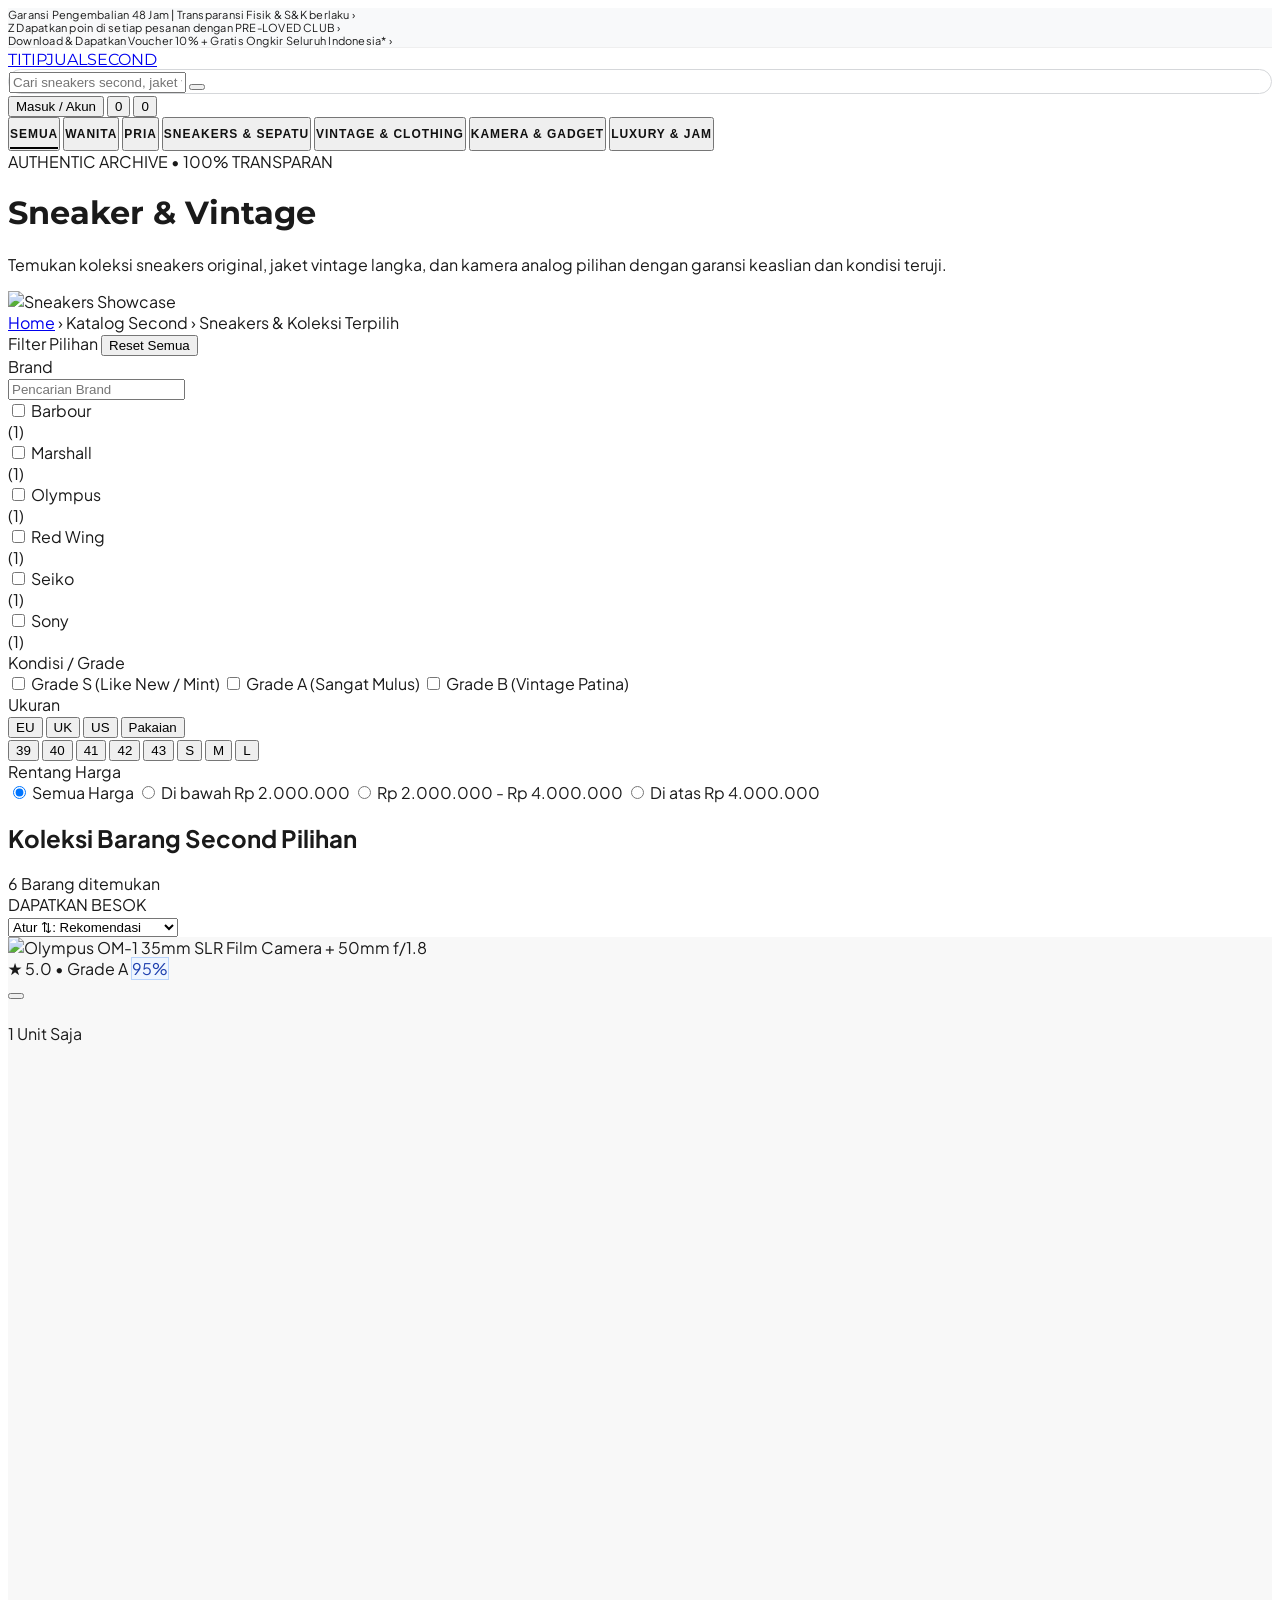
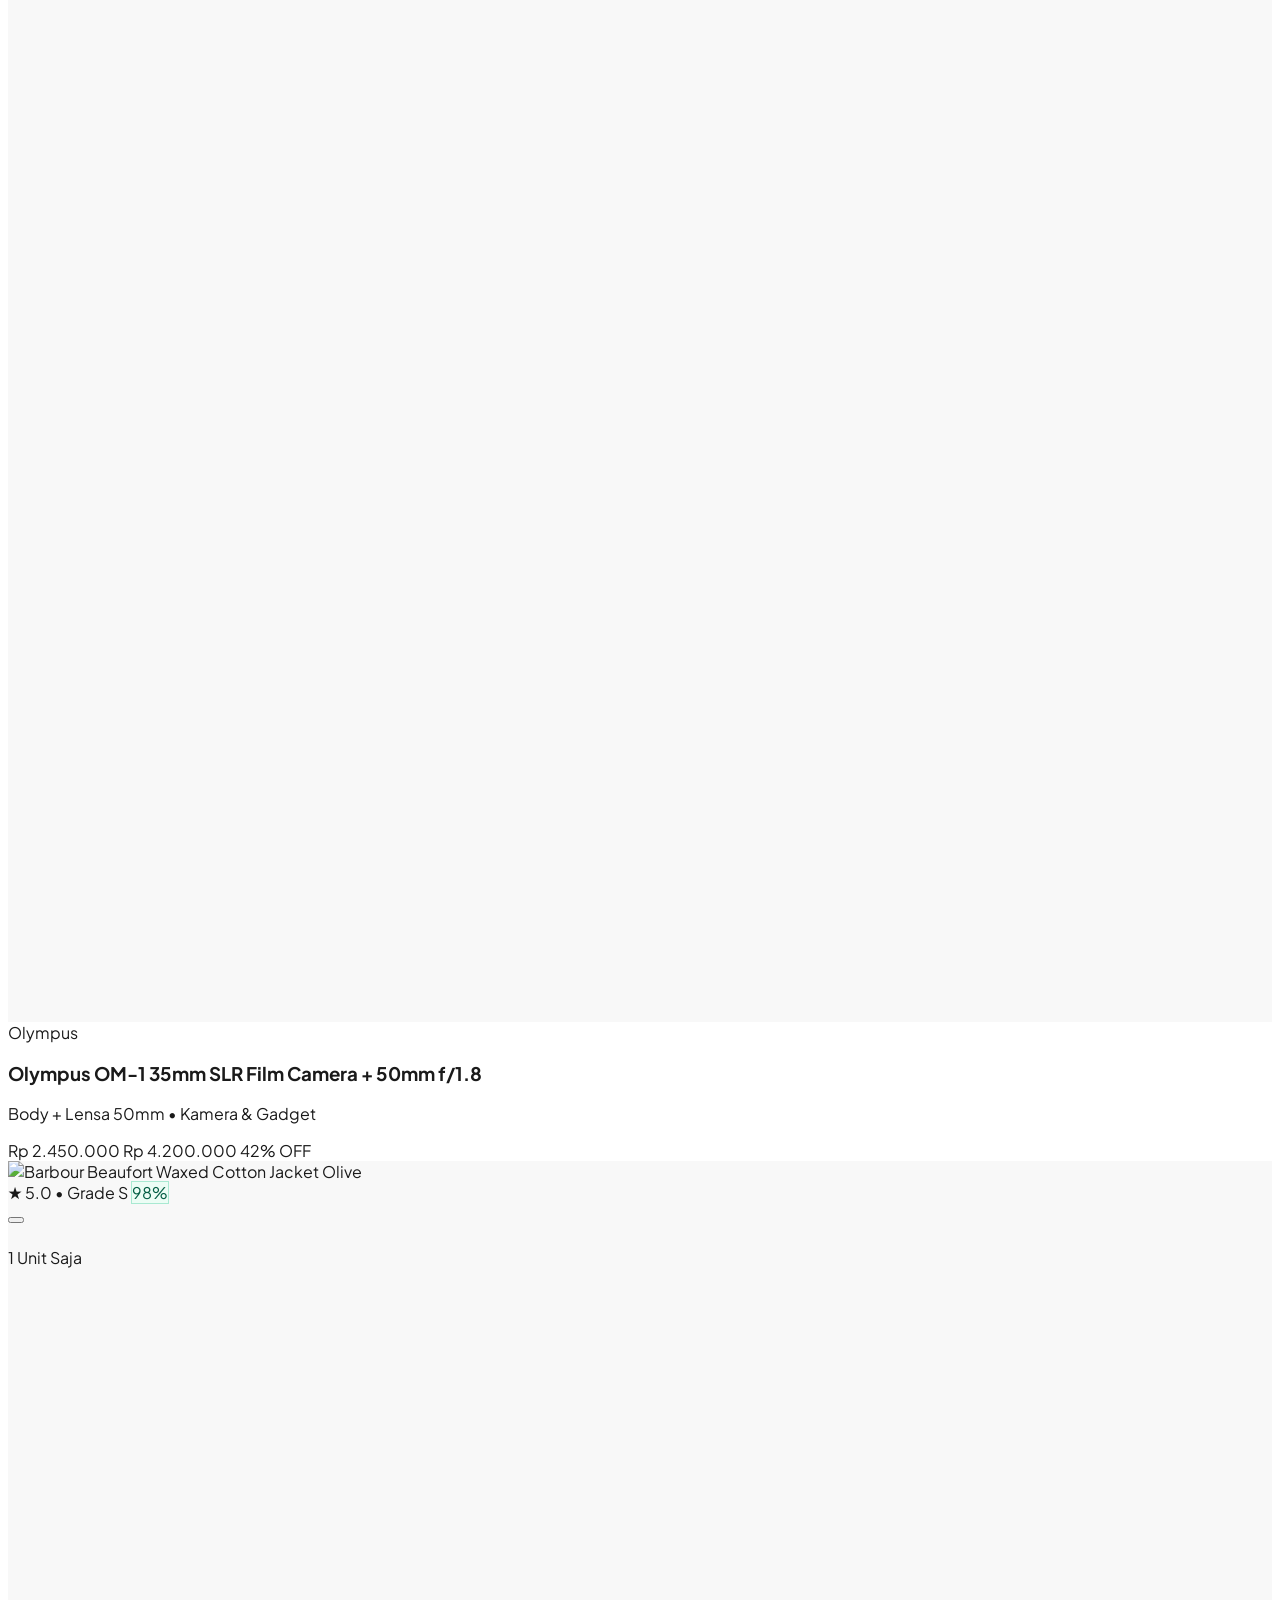
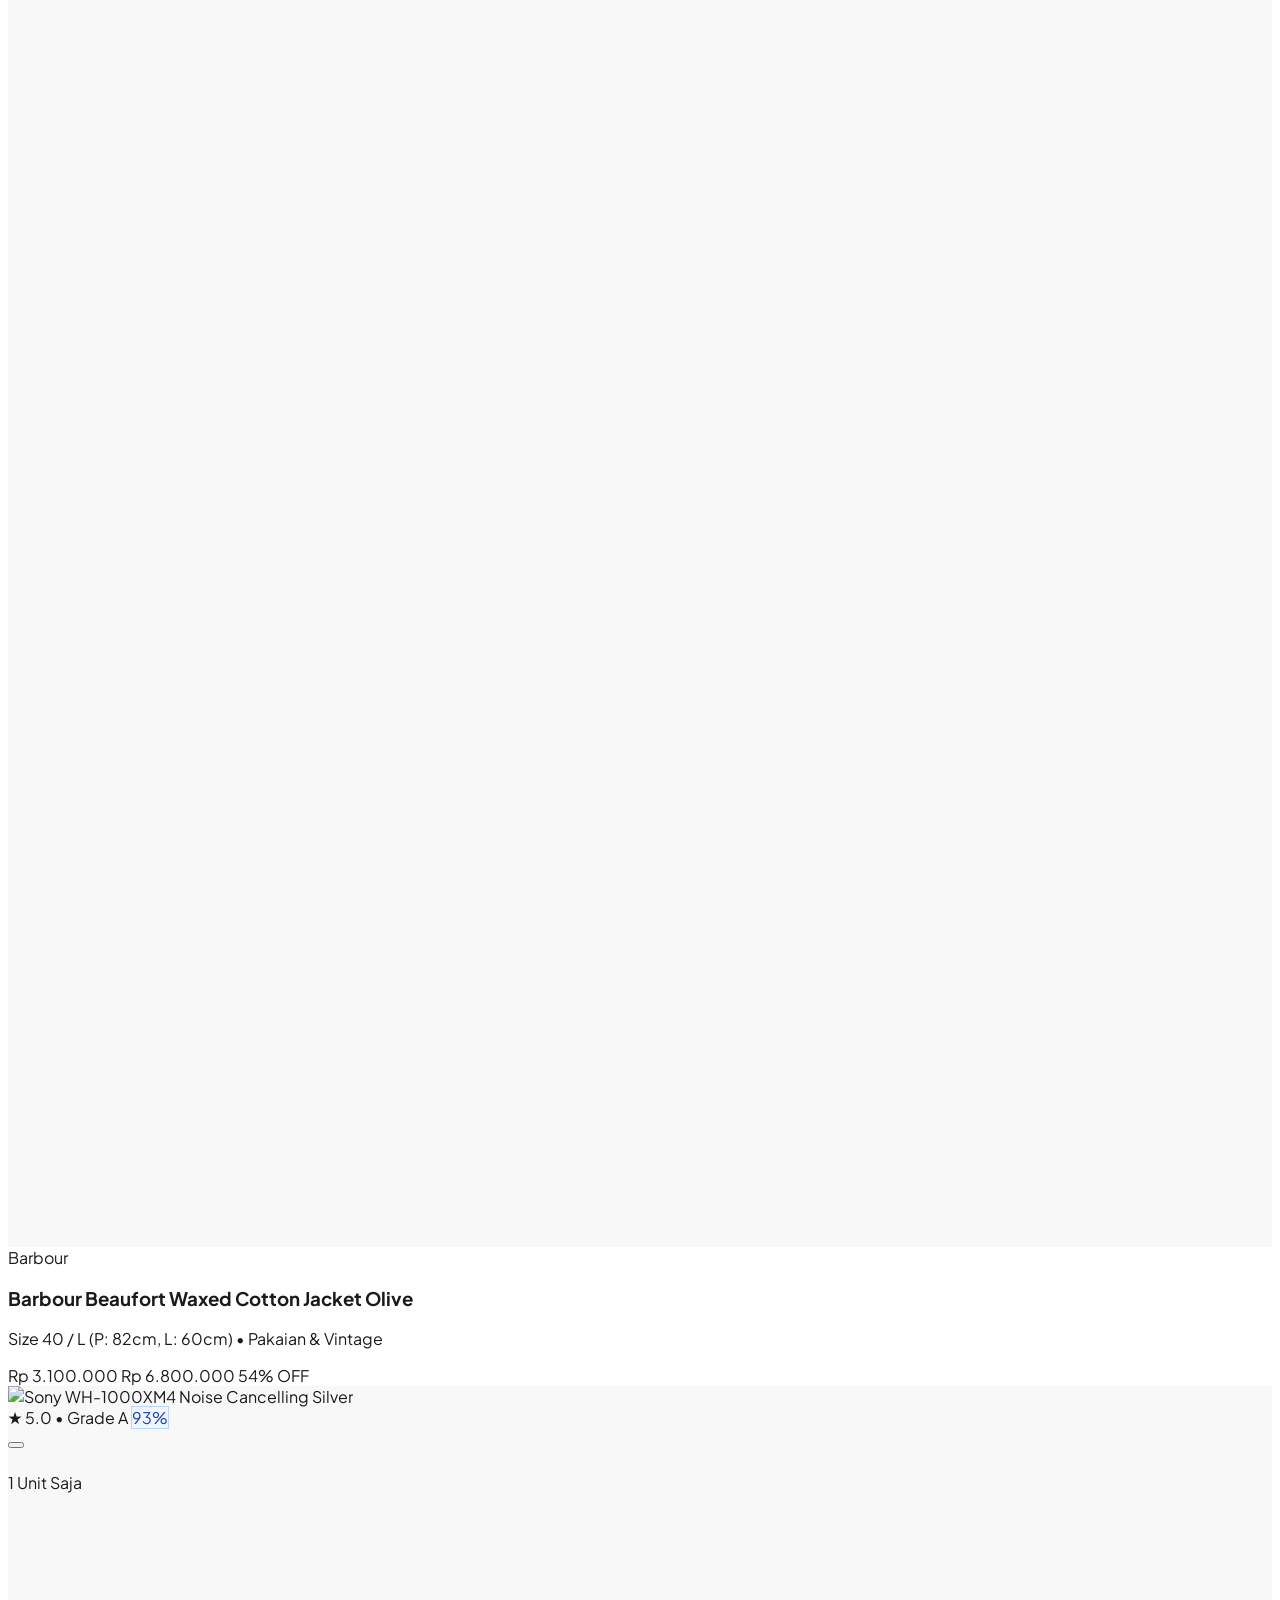
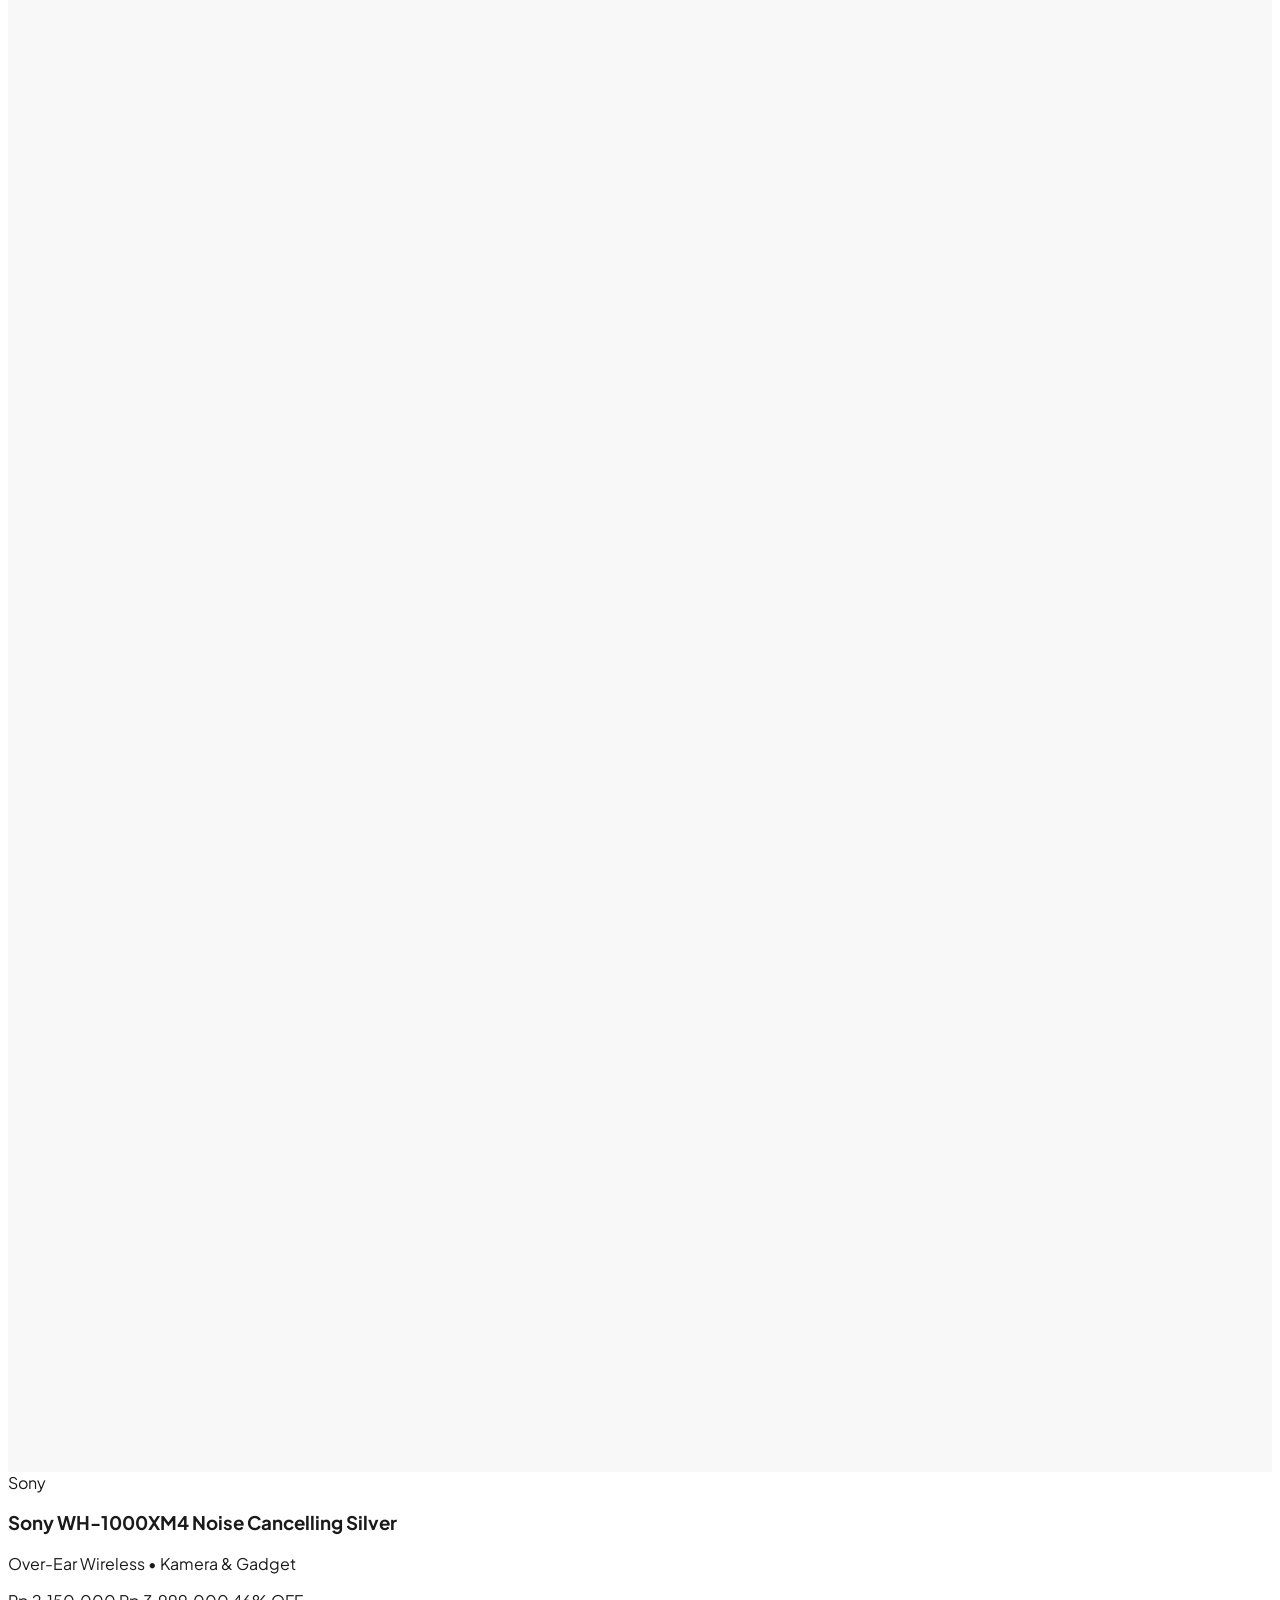
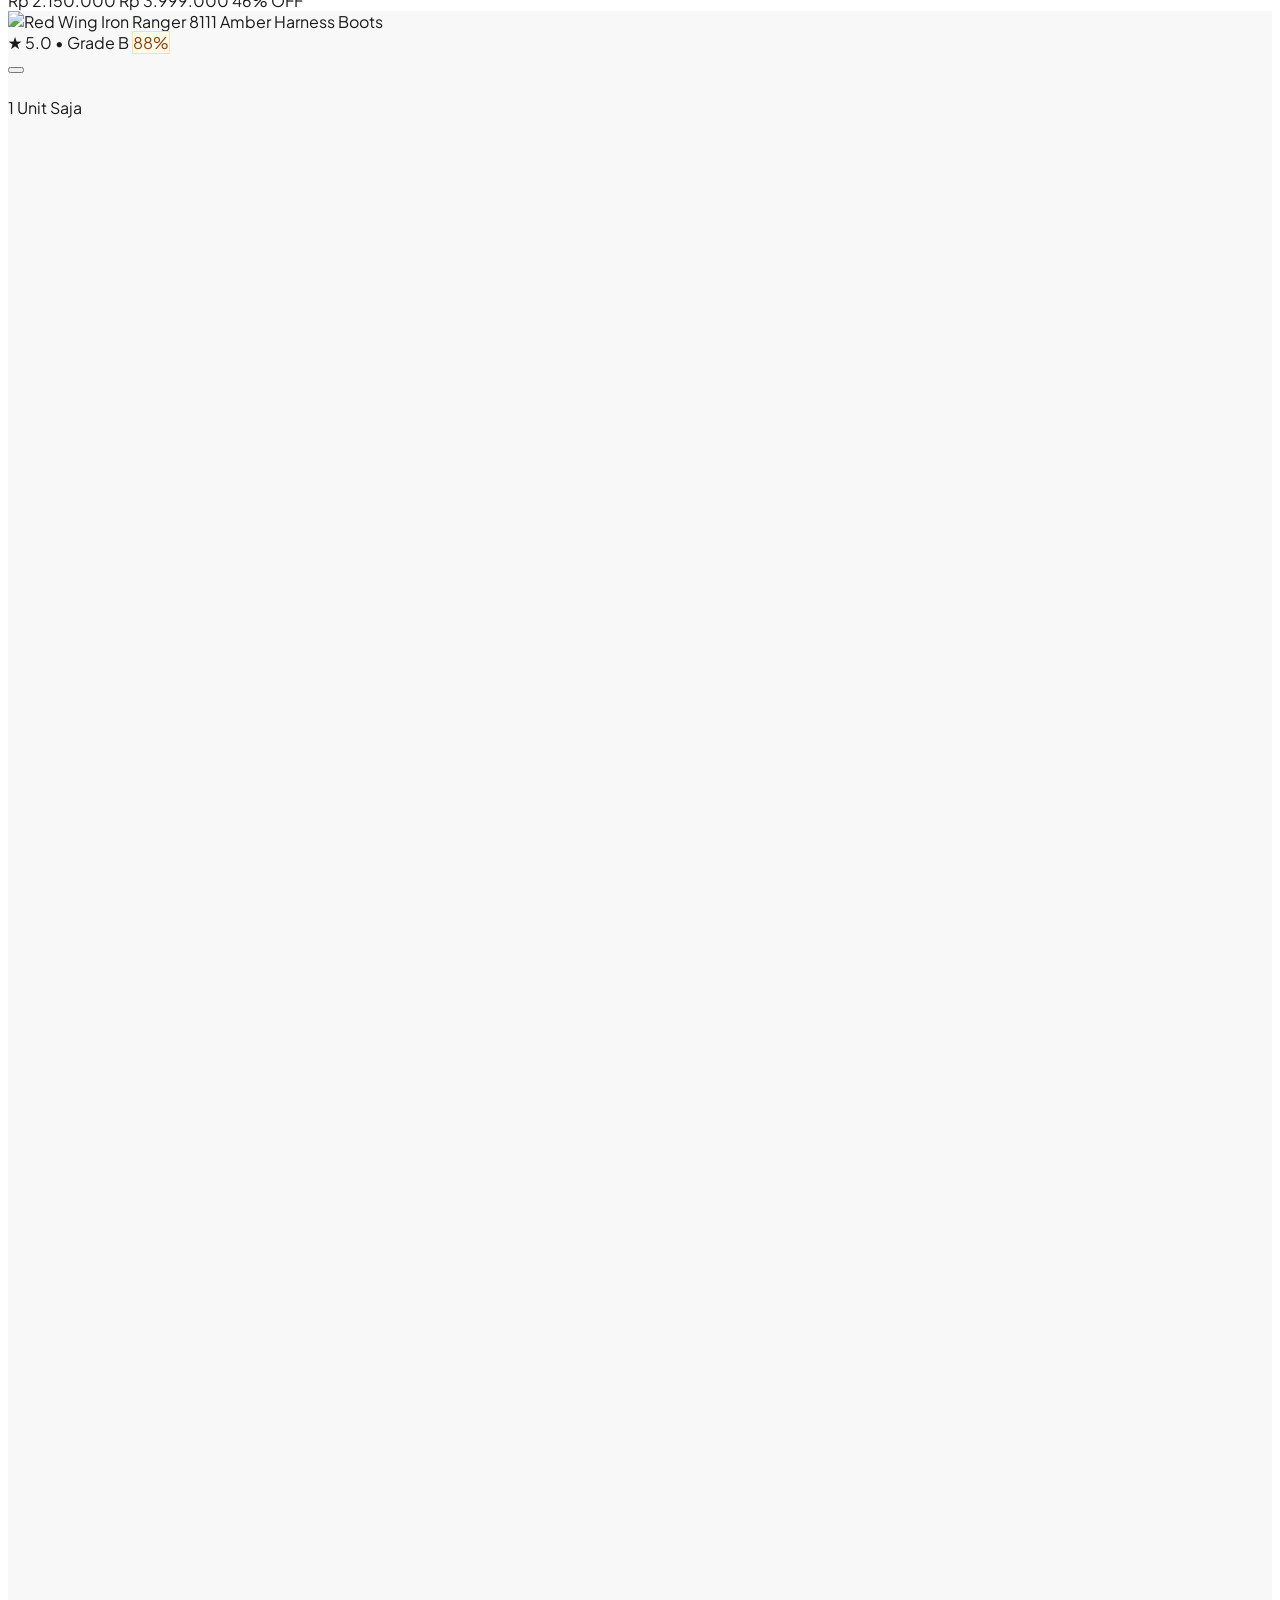
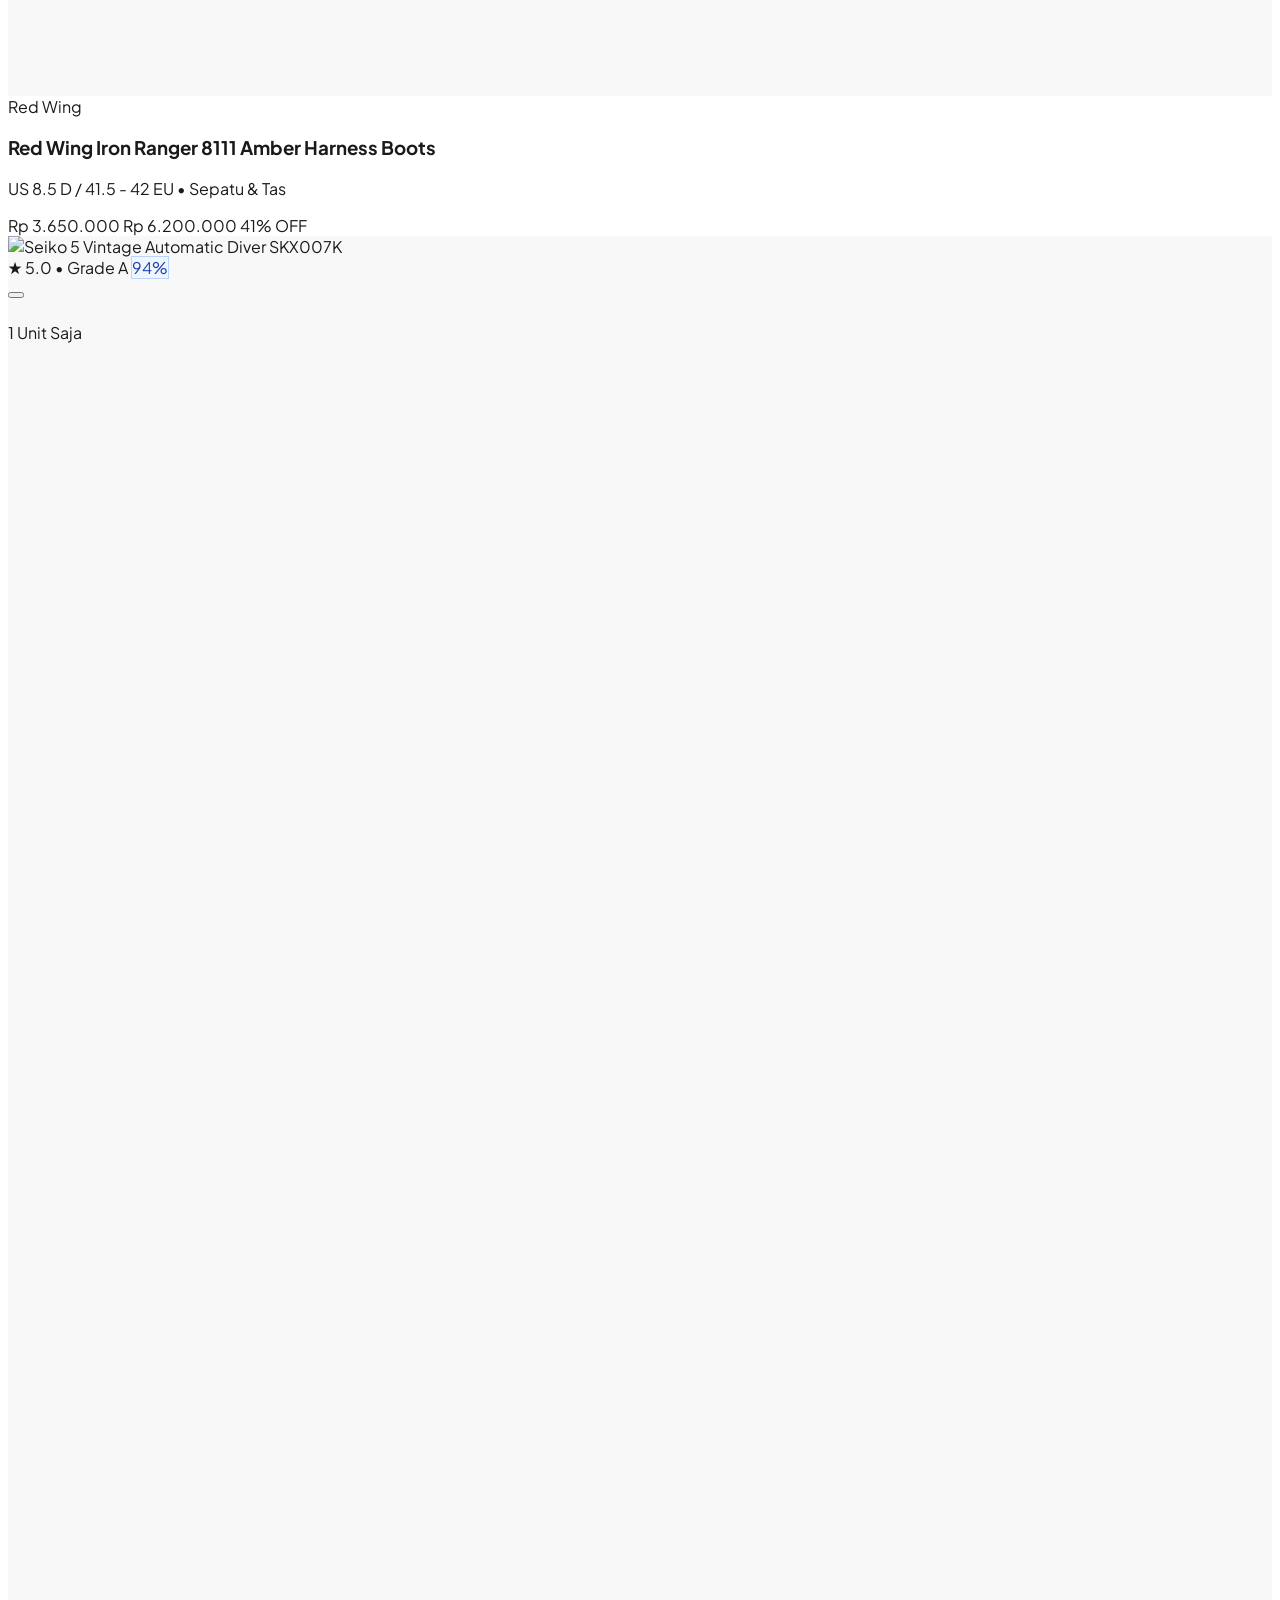
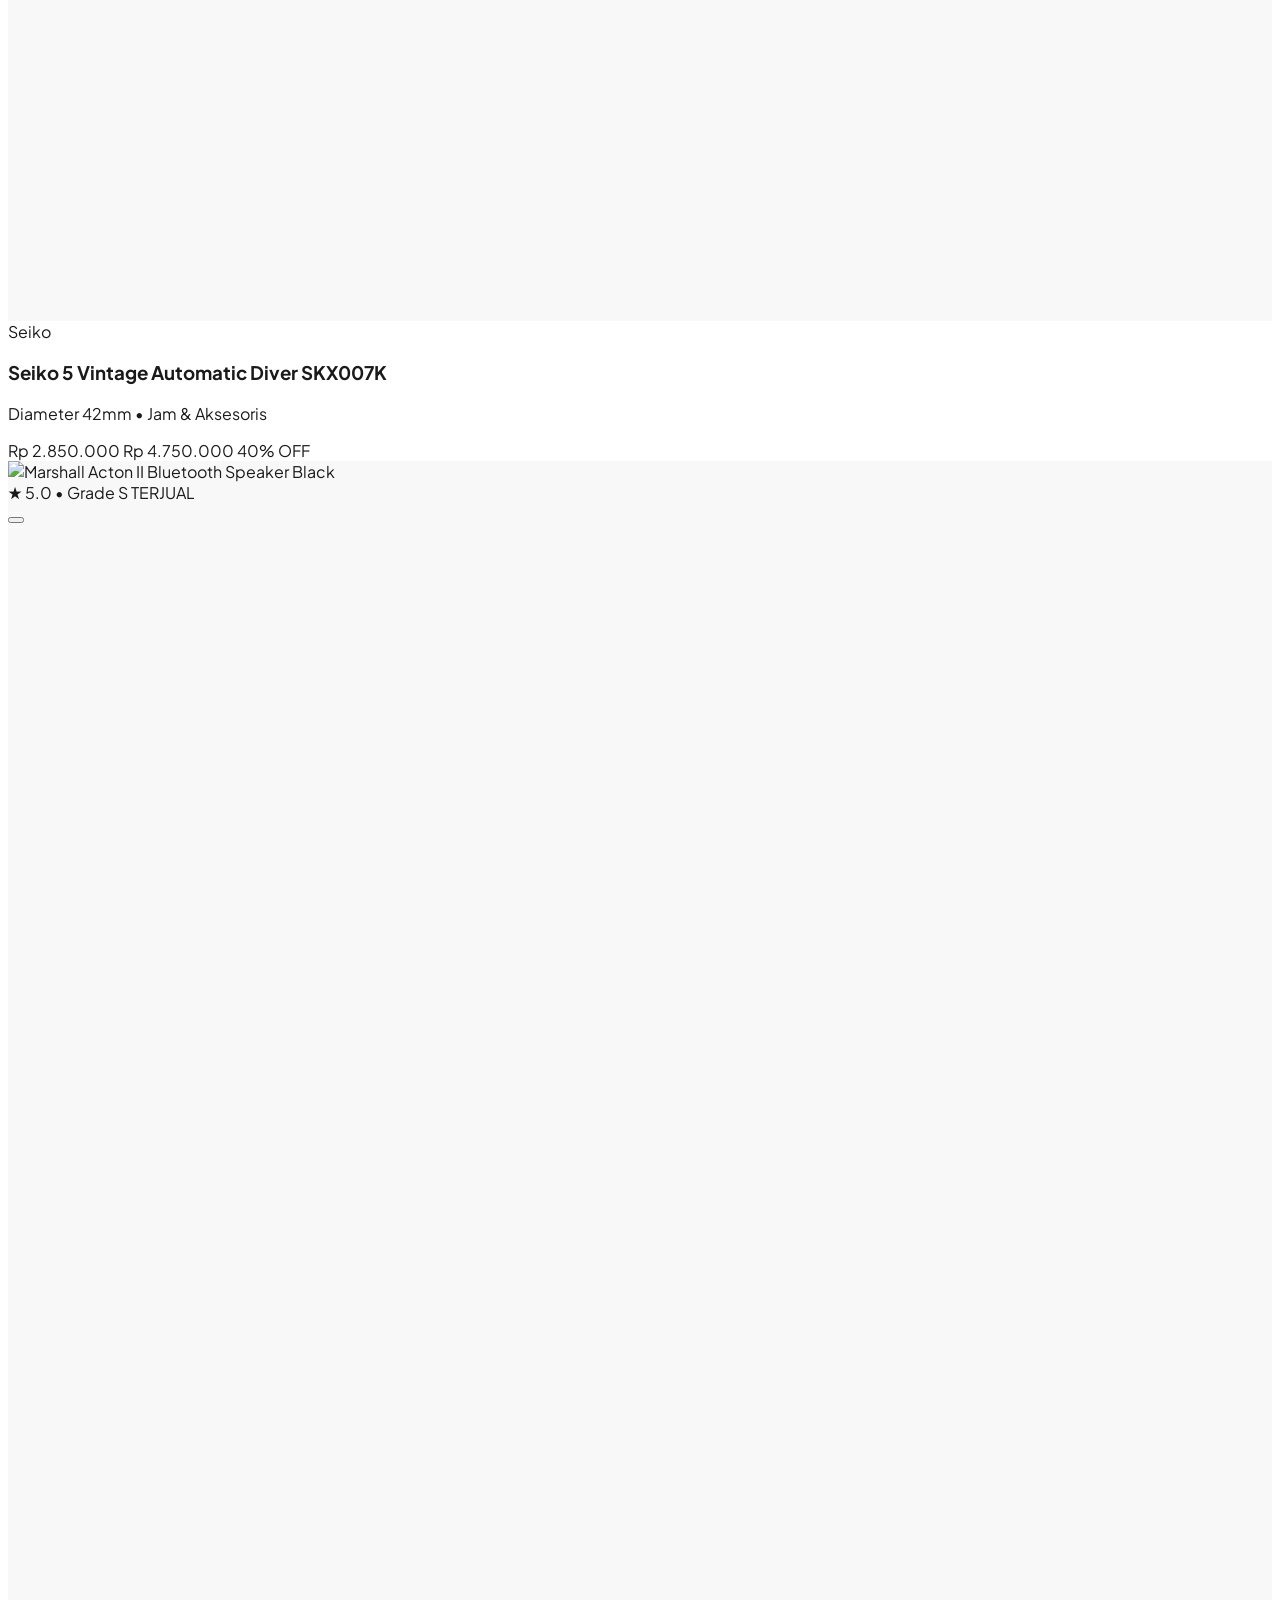
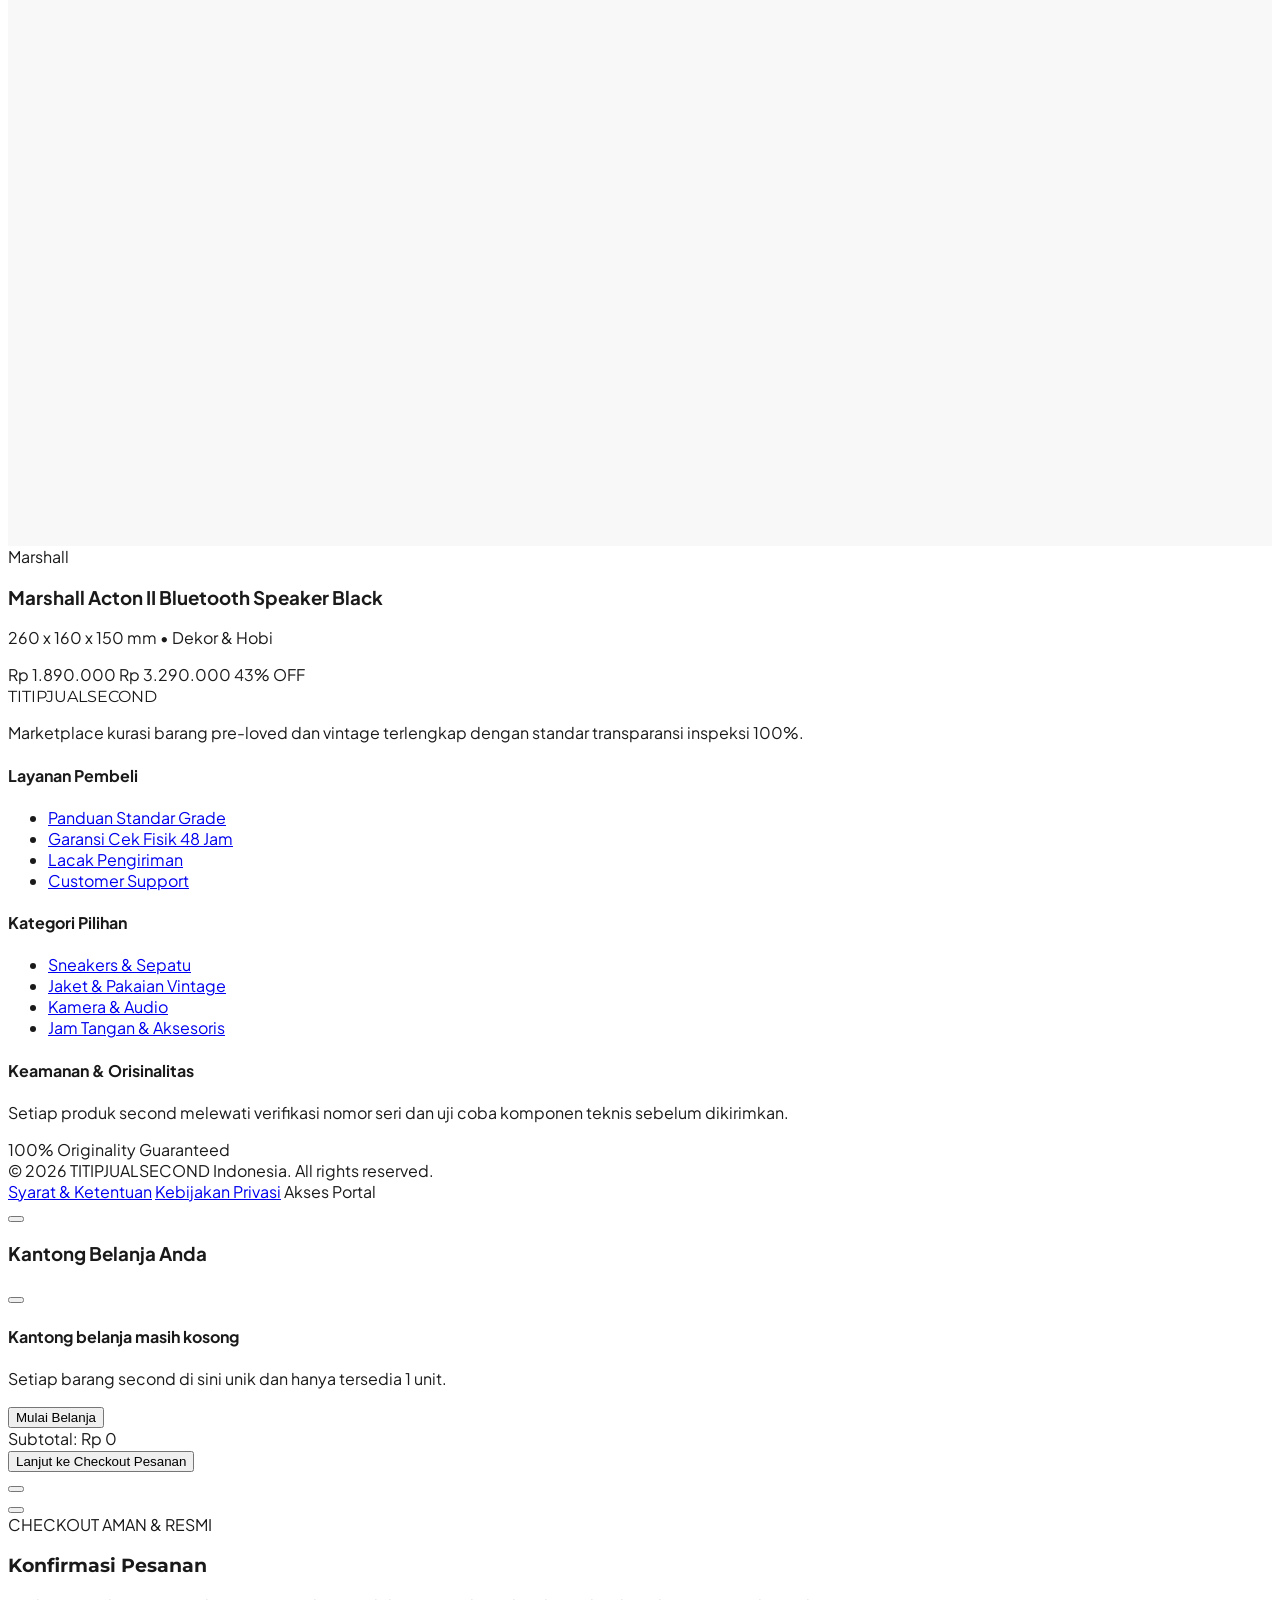
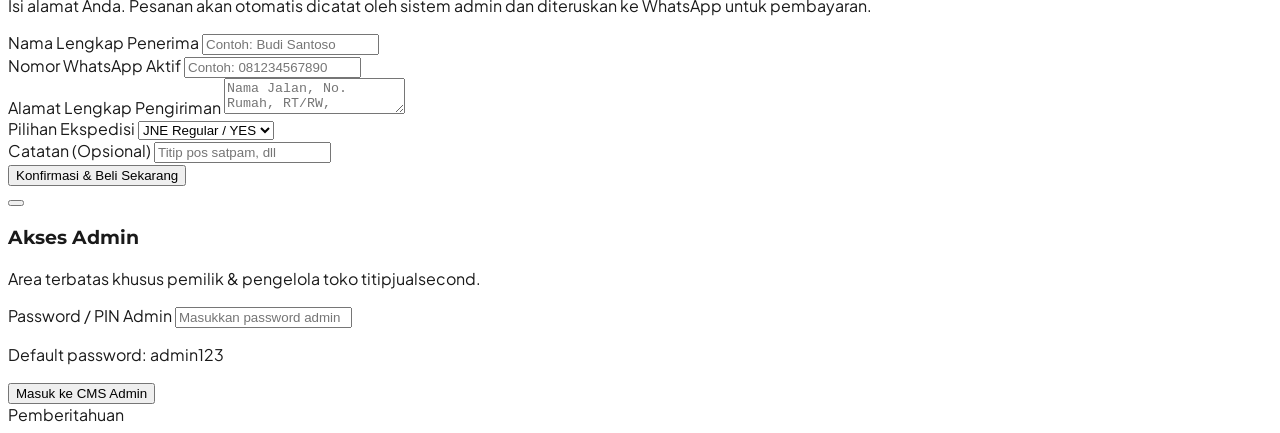
==== commit 271d6a0e: "Redesign Zalora Style, Admin Security Lock & Realtime Checkout Popup" ====
--- a/index.html
+++ b/index.html
@@ -1,10 +1,10 @@
 <!DOCTYPE html>
-<html lang="id" class="scroll-smooth">
+<html lang="id">
 <head>
   <meta charset="UTF-8">
   <meta name="viewport" content="width=device-width, initial-scale=1.0">
-  <title>titipjualsecond — Kurasi Barang Second Berkualitas</title>
-  <meta name="description" content="titipjualsecond: Marketplace dan toko barang second terkurasi dengan transparansi kondisi 100%. Kamera, fashion vintage, sepatu, jam tangan, dan audio.">
+  <title>TITIPJUALSECOND — Belanja Barang Second Terkurasi & Authentic</title>
+  <meta name="description" content="Toko barang second terkurasi gaya fashion & lifestyle: sneakers, kamera analog, jaket vintage, jam tangan dengan transparansi kondisi 100%.">
   
   <!-- Tailwind CSS via CDN -->
   <script src="https://cdn.tailwindcss.com"></script>
@@ -14,486 +14,346 @@
   
   <!-- Custom CSS -->
   <link rel="stylesheet" href="css/style.css">
-  
-  <script>
-    tailwind.config = {
-      theme: {
-        extend: {
-          colors: {
-            alabaster: '#FAF9F6',
-            charcoal: '#18181B',
-            sand: '#F4F2EC'
-          }
-        }
-      }
-    }
-  </script>
 </head>
-<body class="bg-[#FAF9F6] text-zinc-900 min-h-screen flex flex-col antialiased selection:bg-zinc-900 selection:text-white">
-
-  <!-- 1. Top Announcement Bar with Admin Switcher -->
-  <aside class="bg-zinc-900 text-zinc-300 text-[11px] py-2 px-4 text-center tracking-wider font-light flex items-center justify-between max-w-7xl mx-auto w-full">
-    <div class="flex items-center gap-2">
-      <span class="inline-block w-1.5 h-1.5 rounded-full bg-emerald-400"></span>
-      <span>TITIPJUALSECOND • KURASI BARANG PRE-LOVED BERGARANSI 48 JAM</span>
-    </div>
-    <div class="flex items-center gap-3">
-      <a href="admin.html" class="text-zinc-400 hover:text-white transition flex items-center gap-1 underline underline-offset-2">
-        <i data-lucide="shield-check" class="w-3.5 h-3.5 text-emerald-400"></i>
-        <span>Admin CMS (Input Barang)</span>
-      </a>
-    </div>
-  </aside>
-
-  <!-- 2. Sticky Header Navigation -->
-  <header class="sticky top-0 z-40 w-full nav-blur border-b border-zinc-200/80 transition-smooth">
-    <div class="max-w-7xl mx-auto px-4 sm:px-6 lg:px-8 h-18 py-4 flex items-center justify-between">
+<body class="bg-white text-zinc-900 min-h-screen flex flex-col antialiased selection:bg-black selection:text-white">
+
+  <!-- 1. Top Ticker Bar (Zalora Style 3-Column Notice) -->
+  <div class="top-ticker py-2 px-4 border-b border-zinc-200">
+    <div class="max-w-7xl mx-auto flex flex-col md:flex-row items-center justify-between text-zinc-600 gap-2">
+      <div class="flex items-center gap-1.5 hover:text-black transition cursor-pointer">
+        <i data-lucide="rotate-ccw" class="w-3.5 h-3.5 text-zinc-500"></i>
+        <span>Garansi Pengembalian 48 Jam | Transparansi Fisik & S&K berlaku &rsaquo;</span>
+      </div>
+      <div class="flex items-center gap-1.5 hover:text-black transition cursor-pointer">
+        <span class="w-4 h-4 rounded-full bg-amber-400 text-black text-[9px] font-bold flex items-center justify-center">Z</span>
+        <span>Dapatkan poin di setiap pesanan dengan PRE-LOVED CLUB &rsaquo;</span>
+      </div>
+      <div class="hidden lg:flex items-center gap-1.5 hover:text-black transition cursor-pointer">
+        <i data-lucide="smartphone" class="w-3.5 h-3.5 text-zinc-500"></i>
+        <span>Download & Dapatkan Voucher 10% + Gratis Ongkir Seluruh Indonesia* &rsaquo;</span>
+      </div>
+    </div>
+  </div>
+
+  <!-- 2. Main Navigation Bar (Zalora Exact Style) -->
+  <header class="sticky top-0 z-40 bg-white border-b border-zinc-200">
+    <div class="max-w-7xl mx-auto px-4 sm:px-6 lg:px-8 py-3.5 flex items-center justify-between gap-4">
       
-      <!-- Logo -->
-      <a href="#" class="flex items-center gap-3 group">
-        <span class="font-editorial text-2xl sm:text-3xl font-medium tracking-tight text-zinc-900 lowercase">
-          titipjualsecond
-        </span>
-        <span class="text-[10px] tracking-widest uppercase px-2 py-0.5 rounded border border-zinc-300 text-zinc-500 font-sans group-hover:border-zinc-900 transition">
-          Curated
+      <!-- Logo: Zalora Style Bold Uppercase Spaced -->
+      <a href="index.html" class="shrink-0 flex items-center">
+        <span class="font-brand text-2xl sm:text-3xl font-extrabold tracking-[0.22em] text-black uppercase">
+          TITIPJUALSECOND
         </span>
       </a>
 
-      <!-- Desktop Nav Links -->
-      <nav class="hidden md:flex items-center gap-8 text-xs font-medium tracking-wide uppercase text-zinc-600">
-        <a href="#katalog" class="hover:text-zinc-900 transition">Katalog</a>
-        <a href="#standar-grade" class="hover:text-zinc-900 transition">Standar Grade</a>
-        <a href="#titip-jual" class="hover:text-zinc-900 transition">Titip Jual</a>
-        <a href="#tentang" class="hover:text-zinc-900 transition">Tentang Kami</a>
-        <a href="#faq" class="hover:text-zinc-900 transition">FAQ</a>
-      </nav>
-
-      <!-- Action Icons & Button -->
-      <div class="flex items-center gap-2 sm:gap-3">
-        <!-- Admin CMS Pill Link -->
-        <a href="admin.html" title="Buka Panel Admin CMS" class="hidden lg:inline-flex items-center gap-1.5 px-3 py-1.5 rounded-full border border-zinc-300 text-zinc-700 hover:border-zinc-900 hover:text-zinc-900 text-[11px] font-medium transition">
-          <i data-lucide="layout-dashboard" class="w-3.5 h-3.5"></i>
-          CMS Admin
-        </a>
-
-        <!-- Wishlist Icon -->
-        <button onclick="showToast('Fitur Wishlist aktif! Simpan barang favoritmu dengan klik ikon hati.')" class="relative p-2 text-zinc-700 hover:text-zinc-900 transition rounded-full hover:bg-zinc-100" title="Wishlist">
-          <i data-lucide="heart" class="w-5 h-5"></i>
-          <span id="wishlistCountBadge" class="hidden absolute top-1 right-1 w-4 h-4 bg-zinc-900 text-white rounded-full text-[10px] font-bold flex items-center justify-center">0</span>
-        </button>
-
-        <!-- Cart Button -->
-        <button onclick="openCartDrawer()" class="relative p-2 text-zinc-700 hover:text-zinc-900 transition rounded-full hover:bg-zinc-100 flex items-center gap-2" title="Keranjang">
-          <i data-lucide="shopping-bag" class="w-5 h-5"></i>
-          <span id="cartCountBadge" class="hidden absolute top-1 right-1 w-4 h-4 bg-emerald-600 text-white rounded-full text-[10px] font-bold flex items-center justify-center">0</span>
-        </button>
-
-        <!-- Jual Barang CTA Button -->
-        <button onclick="openConsignmentModal()" class="text-xs font-medium tracking-wider uppercase px-4 py-2.5 rounded-full bg-zinc-900 text-white hover:bg-zinc-800 transition inline-flex items-center gap-1.5 shadow-sm">
-          <i data-lucide="plus-circle" class="w-3.5 h-3.5"></i>
-          <span class="hidden sm:inline">Titip Jual</span>
-        </button>
-      </div>
-
-    </div>
-  </header>
-
-  <!-- 3. Hero Section (Editorial Minimalist) -->
-  <section class="relative overflow-hidden pt-12 pb-16 md:pt-20 md:pb-24 border-b border-zinc-200/60 bg-gradient-to-b from-[#FAF9F6] to-[#F4F2EC]">
-    <div class="max-w-7xl mx-auto px-4 sm:px-6 lg:px-8">
-      <div class="grid grid-cols-1 lg:grid-cols-12 gap-12 items-center">
-        
-        <!-- Left Hero Content -->
-        <div class="lg:col-span-7 space-y-6">
-          <div class="inline-flex items-center gap-2 px-3 py-1 rounded-full bg-white border border-zinc-200 text-xs font-medium text-zinc-700 shadow-2xs">
-            <span class="w-2 h-2 rounded-full bg-emerald-500 animate-pulse"></span>
-            Toko Titip Jual Barang Second Terkurasi
-          </div>
-
-          <h1 class="text-4xl sm:text-5xl lg:text-6xl font-light text-zinc-900 tracking-tight leading-[1.15]">
-            Jual beli barang second dengan <span class="font-editorial italic font-normal text-zinc-950">transparansi 100%.</span>
-          </h1>
-
-          <p class="text-base sm:text-lg text-zinc-600 max-w-xl font-light leading-relaxed">
-            Selamat datang di <strong>titipjualsecond</strong>. Platform kurasi kamera vintage, jaket branded, audio, sepatu, dan jam tangan original. Setiap barang diuji fungsi dan difoto mendalam apa adanya.
-          </p>
-
-          <div class="flex flex-wrap items-center gap-4 pt-2">
-            <a href="#katalog" class="px-6 py-3.5 rounded-full bg-zinc-900 text-white text-xs uppercase tracking-widest font-medium hover:bg-zinc-800 transition flex items-center gap-2 shadow-sm">
-              <span>Jelajahi Katalog</span>
-              <i data-lucide="arrow-down-right" class="w-4 h-4"></i>
-            </a>
-            <button onclick="openConsignmentModal()" class="px-6 py-3.5 rounded-full bg-white text-zinc-800 border border-zinc-300 text-xs uppercase tracking-widest font-medium hover:bg-zinc-50 transition">
-              Ingin Titip Jual?
-            </button>
-          </div>
-
-          <!-- Trust & Sustainability Counter -->
-          <div class="pt-8 grid grid-cols-3 gap-6 border-t border-zinc-200/80">
-            <div>
-              <div class="text-2xl sm:text-3xl font-semibold text-zinc-900">100%</div>
-              <div class="text-[11px] text-zinc-500 uppercase tracking-wider mt-0.5">Keaslian Terjamin</div>
-            </div>
-            <div>
-              <div class="text-2xl sm:text-3xl font-semibold text-zinc-900">48 Jam</div>
-              <div class="text-[11px] text-zinc-500 uppercase tracking-wider mt-0.5">Garansi Cek Fungsi</div>
-            </div>
-            <div>
-              <div class="text-2xl sm:text-3xl font-semibold text-emerald-700">1 Unit</div>
-              <div class="text-[11px] text-zinc-500 uppercase tracking-wider mt-0.5">Eksklusif per Item</div>
-            </div>
-          </div>
-        </div>
-
-        <!-- Right Hero Visual Collage -->
-        <div class="lg:col-span-5 relative">
-          <div class="relative mx-auto max-w-md lg:max-w-none">
-            
-            <!-- Main Hero Card -->
-            <div class="bg-white p-3 rounded-2xl shadow-xl border border-zinc-200/80 relative z-10 transform -rotate-1 hover:rotate-0 transition duration-500">
-              <div class="aspect-[4/3] rounded-xl overflow-hidden bg-zinc-100 relative">
-                <img src="https://images.unsplash.com/photo-1526170375885-4d8ecf77b99f?q=80&w=1000&auto=format&fit=crop" alt="Olympus OM-1" class="w-full h-full object-cover">
-                <div class="absolute top-3 left-3 bg-zinc-900/90 text-white text-[10px] font-semibold tracking-wider uppercase px-2.5 py-1 rounded-full backdrop-blur-sm">
-                  Pilihan Kurator titipjualsecond
-                </div>
-              </div>
-              
-              <div class="p-4 flex items-center justify-between">
-                <div>
-                  <span class="text-[10px] font-bold tracking-wider uppercase text-emerald-700 bg-emerald-50 px-2 py-0.5 rounded">Grade A • 95%</span>
-                  <h3 class="font-medium text-sm text-zinc-900 mt-1">Olympus OM-1 35mm SLR</h3>
-                  <p class="text-xs text-zinc-500">Kamera Analog Mekanikal Klasik</p>
-                </div>
-                <div class="text-right">
-                  <span class="text-xs text-zinc-400 line-through">Rp 4.200.000</span>
-                  <div class="text-base font-bold text-zinc-900">Rp 2.450.000</div>
-                </div>
-              </div>
-            </div>
-
-            <!-- Floating Badge Accent -->
-            <div class="absolute -bottom-6 -left-6 z-20 bg-white/95 backdrop-blur-md p-4 rounded-xl border border-zinc-200 shadow-lg flex items-center gap-3">
-              <div class="w-10 h-10 rounded-full bg-emerald-100 flex items-center justify-center text-emerald-800">
-                <i data-lucide="shield-check" class="w-5 h-5"></i>
-              </div>
-              <div>
-                <p class="text-xs font-bold text-zinc-900">Kurasi Transparan</p>
-                <p class="text-[11px] text-zinc-500">Minus dicatat jujur tanpa manipulasi</p>
-              </div>
-            </div>
-
-          </div>
-        </div>
-
-      </div>
-    </div>
-  </section>
-
-  <!-- 4. Interactive Catalog Section -->
-  <section id="katalog" class="py-16 md:py-24 max-w-7xl mx-auto px-4 sm:px-6 lg:px-8 flex-1 w-full">
-    
-    <!-- Section Header -->
-    <div class="flex flex-col md:flex-row md:items-end justify-between mb-8 gap-4 pb-6 border-b border-zinc-200">
-      <div>
-        <span class="text-xs font-semibold uppercase tracking-widest text-zinc-400">Katalog titipjualsecond</span>
-        <h2 class="text-2xl sm:text-3xl font-light text-zinc-900 mt-1">
-          Koleksi Barang Second <span class="font-editorial italic font-normal">Tersedia</span>
-        </h2>
-      </div>
-
-      <!-- Search & Sort Controls -->
-      <div class="flex flex-col sm:flex-row items-stretch sm:items-center gap-3">
-        <!-- Live Search Input -->
-        <div class="relative w-full sm:w-64">
-          <i data-lucide="search" class="w-4 h-4 text-zinc-400 absolute left-3.5 top-1/2 -translate-y-1/2"></i>
+      <!-- Zalora Centered Search Bar Pill -->
+      <div class="flex-1 max-w-xl mx-2 sm:mx-6">
+        <div class="zalora-search-bar flex items-center bg-white px-4 py-1.5 shadow-2xs">
           <input 
             type="text" 
             id="searchInput" 
-            placeholder="Cari kamera, jaket, brand..." 
-            class="w-full pl-10 pr-4 py-2 text-xs bg-white border border-zinc-200 rounded-full focus:outline-none focus:border-zinc-900 focus:ring-1 focus:ring-zinc-900 transition"
+            placeholder="Cari sneakers second, jaket vintage, kamera, brand..." 
+            class="w-full text-xs text-zinc-800 placeholder-zinc-400 focus:outline-none bg-transparent"
           >
-        </div>
-
-        <!-- Sort Select -->
-        <select 
-          id="sortSelect" 
-          class="px-3 py-2 text-xs bg-white border border-zinc-200 rounded-full focus:outline-none focus:border-zinc-900 text-zinc-700 cursor-pointer"
-        >
-          <option value="default">Urutan: Terbaru</option>
-          <option value="price-low">Harga: Rendah ke Tinggi</option>
-          <option value="price-high">Harga: Tinggi ke Rendah</option>
-          <option value="discount">Diskon Tertinggi</option>
-        </select>
-      </div>
-    </div>
-
-    <!-- Category Filter Pills -->
-    <div class="mb-6 flex items-center gap-2 overflow-x-auto pb-2 scrollbar-none" id="categoryFilters">
-      <button data-category="all" class="filter-pill filter-pill-cat active text-xs font-medium px-4 py-2 rounded-full border border-zinc-200 bg-white text-zinc-700 hover:border-zinc-400 transition whitespace-nowrap">
-        Semua Koleksi
-      </button>
-      <button data-category="gadgets" class="filter-pill filter-pill-cat text-xs font-medium px-4 py-2 rounded-full border border-zinc-200 bg-white text-zinc-700 hover:border-zinc-400 transition whitespace-nowrap">
-        Kamera & Gadget
-      </button>
-      <button data-category="clothing" class="filter-pill filter-pill-cat text-xs font-medium px-4 py-2 rounded-full border border-zinc-200 bg-white text-zinc-700 hover:border-zinc-400 transition whitespace-nowrap">
-        Pakaian & Vintage
-      </button>
-      <button data-category="footwear" class="filter-pill filter-pill-cat text-xs font-medium px-4 py-2 rounded-full border border-zinc-200 bg-white text-zinc-700 hover:border-zinc-400 transition whitespace-nowrap">
-        Sepatu & Tas
-      </button>
-      <button data-category="accessories" class="filter-pill filter-pill-cat text-xs font-medium px-4 py-2 rounded-full border border-zinc-200 bg-white text-zinc-700 hover:border-zinc-400 transition whitespace-nowrap">
-        Jam & Aksesoris
-      </button>
-      <button data-category="lifestyle" class="filter-pill filter-pill-cat text-xs font-medium px-4 py-2 rounded-full border border-zinc-200 bg-white text-zinc-700 hover:border-zinc-400 transition whitespace-nowrap">
-        Dekor & Hobi
-      </button>
-    </div>
-
-    <!-- Grade Filter Pills -->
-    <div class="mb-8 flex items-center justify-between text-xs text-zinc-500 flex-wrap gap-3">
-      <div class="flex items-center gap-2 overflow-x-auto pb-1" id="gradeFilters">
-        <span class="text-zinc-400 font-medium">Filter Grade:</span>
-        <button data-grade="all" class="filter-pill filter-pill-grade active px-3 py-1 rounded-md text-[11px] font-medium border border-zinc-200 bg-white text-zinc-700 hover:border-zinc-400 transition">
-          Semua Grade
+          <button onclick="applyFilters()" class="w-7 h-7 rounded-full bg-black text-white flex items-center justify-center shrink-0 hover:bg-zinc-800 transition ml-2">
+            <i data-lucide="search" class="w-3.5 h-3.5"></i>
+          </button>
+        </div>
+      </div>
+
+      <!-- Right User Actions -->
+      <div class="flex items-center gap-4 sm:gap-6 shrink-0">
+        <!-- User / Auth Gate (Secret Admin Access Portal) -->
+        <button onclick="openAuthModal()" class="flex items-center gap-1.5 text-xs font-semibold text-zinc-800 hover:text-black transition" title="Masuk / Akun">
+          <i data-lucide="user" class="w-4 h-4"></i>
+          <span class="hidden sm:inline">Masuk / Akun</span>
         </button>
-        <button data-grade="Grade S" class="filter-pill filter-pill-grade px-3 py-1 rounded-md text-[11px] font-medium border border-zinc-200 bg-white text-zinc-700 hover:border-zinc-400 transition flex items-center gap-1">
-          <span class="w-2 h-2 rounded-full bg-emerald-500"></span> Grade S (Like New)
+
+        <!-- Wishlist -->
+        <button onclick="showToast('Fitur Wishlist aktif! Simpan barang favoritmu.')" class="relative p-1 text-zinc-800 hover:text-black transition" title="Wishlist">
+          <i data-lucide="heart" class="w-5 h-5"></i>
+          <span id="wishlistCountBadge" class="hidden absolute -top-1 -right-1 w-4 h-4 bg-black text-white rounded-full text-[9px] font-bold flex items-center justify-center">0</span>
         </button>
-        <button data-grade="Grade A" class="filter-pill filter-pill-grade px-3 py-1 rounded-md text-[11px] font-medium border border-zinc-200 bg-white text-zinc-700 hover:border-zinc-400 transition flex items-center gap-1">
-          <span class="w-2 h-2 rounded-full bg-zinc-600"></span> Grade A (Sangat Mulus)
+
+        <!-- Cart Bag -->
+        <button onclick="openCartDrawer()" class="relative p-1 text-zinc-800 hover:text-black transition" title="Keranjang">
+          <i data-lucide="shopping-bag" class="w-5 h-5"></i>
+          <span id="cartCountBadge" class="hidden absolute -top-1 -right-1 w-4 h-4 bg-emerald-600 text-white rounded-full text-[9px] font-bold flex items-center justify-center">0</span>
         </button>
-        <button data-grade="Grade B" class="filter-pill filter-pill-grade px-3 py-1 rounded-md text-[11px] font-medium border border-zinc-200 bg-white text-zinc-700 hover:border-zinc-400 transition flex items-center gap-1">
-          <span class="w-2 h-2 rounded-full bg-amber-500"></span> Grade B (Vintage)
-        </button>
-      </div>
-
-      <span id="productCount" class="text-zinc-500 font-medium">Memuat katalog...</span>
-    </div>
-
-    <!-- Dynamic Products Grid -->
-    <div id="productGrid" class="grid grid-cols-1 sm:grid-cols-2 lg:grid-cols-3 xl:grid-cols-4 gap-6">
-      <!-- Injected via JavaScript from Store -->
-    </div>
-
-  </section>
-
-  <!-- 5. Standar Grade & Transparansi Kondisi -->
-  <section id="standar-grade" class="py-16 md:py-24 bg-white border-y border-zinc-200">
+      </div>
+
+    </div>
+
+    <!-- 3. Department Sub-nav (WANITA, PRIA, SPORTS, etc.) -->
+    <div class="border-t border-zinc-100 bg-white">
+      <div class="max-w-7xl mx-auto px-4 sm:px-6 lg:px-8 flex items-center gap-8 overflow-x-auto scrollbar-none">
+        <button onclick="setDepartment('all')" class="dept-nav-link active" data-dept="all">SEMUA</button>
+        <button onclick="setDepartment('wanita')" class="dept-nav-link" data-dept="wanita">WANITA</button>
+        <button onclick="setDepartment('pria')" class="dept-nav-link" data-dept="pria">PRIA</button>
+        <button onclick="setDepartment('footwear')" class="dept-nav-link" data-dept="footwear">SNEAKERS & SEPATU</button>
+        <button onclick="setDepartment('clothing')" class="dept-nav-link" data-dept="clothing">VINTAGE & CLOTHING</button>
+        <button onclick="setDepartment('gadgets')" class="dept-nav-link" data-dept="gadgets">KAMERA & GADGET</button>
+        <button onclick="setDepartment('accessories')" class="dept-nav-link" data-dept="accessories">LUXURY & JAM</button>
+      </div>
+    </div>
+  </header>
+
+  <!-- 4. Zalora Editorial Category Banner -->
+  <div class="bg-zinc-100/70 border-b border-zinc-200">
+    <div class="max-w-7xl mx-auto px-4 sm:px-6 lg:px-8 py-8 flex flex-col md:flex-row items-center justify-between gap-6">
+      <div class="max-w-md">
+        <span class="text-[10px] font-extrabold tracking-widest uppercase text-emerald-700 bg-emerald-100/80 px-2.5 py-0.5 rounded-full inline-block mb-2">
+          AUTHENTIC ARCHIVE • 100% TRANSPARAN
+        </span>
+        <h1 class="text-3xl sm:text-4xl font-extrabold tracking-tight text-black uppercase font-brand">
+          Sneaker & Vintage
+        </h1>
+        <p class="text-xs text-zinc-500 mt-1.5 leading-relaxed">
+          Temukan koleksi sneakers original, jaket vintage langka, dan kamera analog pilihan dengan garansi keaslian dan kondisi teruji.
+        </p>
+      </div>
+      
+      <!-- Banner Cutout Photo -->
+      <div class="w-full md:w-80 h-36 bg-white rounded-xl shadow-xs border border-zinc-200/80 p-2 flex items-center justify-center overflow-hidden">
+        <img src="https://images.unsplash.com/photo-1549298916-b41d501d3772?q=80&w=600&auto=format&fit=crop" alt="Sneakers Showcase" class="h-full object-contain">
+      </div>
+    </div>
+  </div>
+
+  <!-- 5. Breadcrumb -->
+  <div class="max-w-7xl mx-auto px-4 sm:px-6 lg:px-8 py-3 text-[11px] text-zinc-400 flex items-center gap-1.5">
+    <a href="#" class="hover:text-black">Home</a>
+    <span>&rsaquo;</span>
+    <span class="hover:text-black">Katalog Second</span>
+    <span>&rsaquo;</span>
+    <span id="breadcrumbCategory" class="text-black font-medium">Sneakers & Koleksi Terpilih</span>
+  </div>
+
+  <!-- 6. Main 2-Column Storefront Layout (Zalora Style Sidebar + Product Grid) -->
+  <main class="max-w-7xl mx-auto px-4 sm:px-6 lg:px-8 py-6 flex-1 w-full">
+    <div class="grid grid-cols-1 lg:grid-cols-12 gap-8 items-start">
+      
+      <!-- ================= LEFT STICKY FILTER SIDEBAR ================= -->
+      <aside class="lg:col-span-3 space-y-6 bg-white lg:sticky lg:top-32 border-b lg:border-b-0 pb-6 lg:pb-0">
+        
+        <!-- Filter Header -->
+        <div class="flex items-center justify-between pb-3 border-b border-zinc-200">
+          <span class="text-xs font-bold uppercase tracking-wider text-black">Filter Pilihan</span>
+          <button onclick="resetAllFilters()" class="text-[11px] text-zinc-400 hover:text-black transition">
+            Reset Semua
+          </button>
+        </div>
+
+        <!-- 1. Filter Brand (With Search Box like Zalora) -->
+        <div class="border-b border-zinc-200 pb-5">
+          <div class="flex items-center justify-between text-xs font-bold text-zinc-900 mb-3 cursor-pointer">
+            <span>Brand</span>
+            <i data-lucide="chevron-down" class="w-4 h-4 text-zinc-400"></i>
+          </div>
+          
+          <!-- Inline Brand Search Input -->
+          <div class="relative mb-3">
+            <i data-lucide="search" class="w-3.5 h-3.5 text-zinc-400 absolute left-2.5 top-1/2 -translate-y-1/2"></i>
+            <input 
+              type="text" 
+              id="brandSearchInput" 
+              placeholder="Pencarian Brand" 
+              class="w-full pl-8 pr-3 py-1.5 text-xs border border-zinc-200 rounded-lg focus:outline-none focus:border-black"
+            >
+          </div>
+
+          <!-- Brand Checkbox List -->
+          <div id="brandListContainer" class="space-y-2 max-h-40 overflow-y-auto pr-1 text-xs text-zinc-600">
+            <!-- Injected via JavaScript -->
+          </div>
+        </div>
+
+        <!-- 2. Filter Grade Kondisi (Second Hand Unique) -->
+        <div class="border-b border-zinc-200 pb-5">
+          <div class="flex items-center justify-between text-xs font-bold text-zinc-900 mb-3 cursor-pointer">
+            <span>Kondisi / Grade</span>
+            <i data-lucide="chevron-down" class="w-4 h-4 text-zinc-400"></i>
+          </div>
+
+          <div class="space-y-2 text-xs">
+            <label class="flex items-center gap-2 cursor-pointer hover:text-black">
+              <input type="checkbox" name="gradeFilter" value="Grade S" onchange="applyFilters()" class="rounded text-black focus:ring-0">
+              <span class="font-medium text-emerald-700">Grade S</span>
+              <span class="text-zinc-400 text-[11px]">(Like New / Mint)</span>
+            </label>
+            <label class="flex items-center gap-2 cursor-pointer hover:text-black">
+              <input type="checkbox" name="gradeFilter" value="Grade A" onchange="applyFilters()" class="rounded text-black focus:ring-0">
+              <span class="font-medium text-blue-700">Grade A</span>
+              <span class="text-zinc-400 text-[11px]">(Sangat Mulus)</span>
+            </label>
+            <label class="flex items-center gap-2 cursor-pointer hover:text-black">
+              <input type="checkbox" name="gradeFilter" value="Grade B" onchange="applyFilters()" class="rounded text-black focus:ring-0">
+              <span class="font-medium text-amber-700">Grade B</span>
+              <span class="text-zinc-400 text-[11px]">(Vintage Patina)</span>
+            </label>
+          </div>
+        </div>
+
+        <!-- 3. Filter Ukuran (Tabs: AUS, Brand Size, EU, UK) -->
+        <div class="border-b border-zinc-200 pb-5">
+          <div class="flex items-center justify-between text-xs font-bold text-zinc-900 mb-2">
+            <span>Ukuran</span>
+            <i data-lucide="chevron-down" class="w-4 h-4 text-zinc-400"></i>
+          </div>
+
+          <!-- Size System Tabs -->
+          <div class="flex gap-2 text-[10px] font-semibold text-zinc-400 mb-3 border-b border-zinc-100 pb-1">
+            <button class="text-black border-b border-black pb-0.5">EU</button>
+            <button class="hover:text-black">UK</button>
+            <button class="hover:text-black">US</button>
+            <button class="hover:text-black">Pakaian</button>
+          </div>
+
+          <!-- Size Buttons Grid -->
+          <div class="grid grid-cols-4 gap-1.5 text-xs text-center" id="sizePillContainer">
+            <button onclick="toggleSizeFilter(this, '39')" class="size-btn py-1.5 border border-zinc-200 rounded text-zinc-700 hover:border-black transition">39</button>
+            <button onclick="toggleSizeFilter(this, '40')" class="size-btn py-1.5 border border-zinc-200 rounded text-zinc-700 hover:border-black transition">40</button>
+            <button onclick="toggleSizeFilter(this, '41')" class="size-btn py-1.5 border border-zinc-200 rounded text-zinc-700 hover:border-black transition">41</button>
+            <button onclick="toggleSizeFilter(this, '42')" class="size-btn py-1.5 border border-zinc-200 rounded text-zinc-700 hover:border-black transition">42</button>
+            <button onclick="toggleSizeFilter(this, '43')" class="size-btn py-1.5 border border-zinc-200 rounded text-zinc-700 hover:border-black transition">43</button>
+            <button onclick="toggleSizeFilter(this, 'S')" class="size-btn py-1.5 border border-zinc-200 rounded text-zinc-700 hover:border-black transition">S</button>
+            <button onclick="toggleSizeFilter(this, 'M')" class="size-btn py-1.5 border border-zinc-200 rounded text-zinc-700 hover:border-black transition">M</button>
+            <button onclick="toggleSizeFilter(this, 'L')" class="size-btn py-1.5 border border-zinc-200 rounded text-zinc-700 hover:border-black transition">L</button>
+          </div>
+        </div>
+
+        <!-- 4. Filter Harga -->
+        <div>
+          <div class="flex items-center justify-between text-xs font-bold text-zinc-900 mb-3">
+            <span>Rentang Harga</span>
+            <i data-lucide="chevron-down" class="w-4 h-4 text-zinc-400"></i>
+          </div>
+
+          <div class="space-y-1.5 text-xs text-zinc-600">
+            <label class="flex items-center gap-2 cursor-pointer hover:text-black">
+              <input type="radio" name="priceRange" value="all" checked onchange="applyFilters()" class="text-black focus:ring-0">
+              <span>Semua Harga</span>
+            </label>
+            <label class="flex items-center gap-2 cursor-pointer hover:text-black">
+              <input type="radio" name="priceRange" value="under-2m" onchange="applyFilters()" class="text-black focus:ring-0">
+              <span>Di bawah Rp 2.000.000</span>
+            </label>
+            <label class="flex items-center gap-2 cursor-pointer hover:text-black">
+              <input type="radio" name="priceRange" value="2m-4m" onchange="applyFilters()" class="text-black focus:ring-0">
+              <span>Rp 2.000.000 - Rp 4.000.000</span>
+            </label>
+            <label class="flex items-center gap-2 cursor-pointer hover:text-black">
+              <input type="radio" name="priceRange" value="above-4m" onchange="applyFilters()" class="text-black focus:ring-0">
+              <span>Di atas Rp 4.000.000</span>
+            </label>
+          </div>
+        </div>
+
+      </aside>
+
+      <!-- ================= RIGHT PRODUCT GRID ================= -->
+      <section class="lg:col-span-9">
+        
+        <!-- Top Controls Bar (Zalora: Title + DAPATKAN BESOK badge + Sort dropdown) -->
+        <div class="flex flex-col sm:flex-row sm:items-center justify-between pb-4 mb-6 border-b border-zinc-200 gap-4">
+          <div>
+            <h2 id="catalogHeaderTitle" class="text-base font-bold text-zinc-900">
+              Koleksi Barang Second Pilihan
+            </h2>
+            <span id="productCount" class="text-xs text-zinc-400">Memuat katalog...</span>
+          </div>
+
+          <div class="flex items-center gap-3">
+            <!-- Zalora Green Badge "DAPATKAN BESOK" -->
+            <div class="inline-flex items-center gap-1.5 px-3 py-1 rounded border border-emerald-600 bg-emerald-50 text-[11px] font-bold text-emerald-800 tracking-wider uppercase">
+              <i data-lucide="zap" class="w-3.5 h-3.5 text-emerald-600"></i>
+              <span>DAPATKAN BESOK</span>
+            </div>
+
+            <!-- Sort Dropdown ("Atur ⇅") -->
+            <div class="flex items-center gap-1.5 text-xs text-zinc-600">
+              <select id="sortSelect" onchange="applyFilters()" class="px-3 py-1.5 text-xs border border-zinc-300 rounded font-medium bg-white text-zinc-800 focus:outline-none focus:border-black cursor-pointer">
+                <option value="default">Atur ⇅: Rekomendasi</option>
+                <option value="price-low">Harga: Rendah ke Tinggi</option>
+                <option value="price-high">Harga: Tinggi ke Rendah</option>
+                <option value="discount">Diskon Tertinggi</option>
+              </select>
+            </div>
+          </div>
+        </div>
+
+        <!-- Zalora Fashion Cards Grid (3 Columns) -->
+        <div id="productGrid" class="grid grid-cols-2 md:grid-cols-3 gap-x-4 gap-y-8">
+          <!-- Injected via JavaScript -->
+        </div>
+
+      </section>
+
+    </div>
+  </main>
+
+  <!-- 7. Minimalist Trust & Service Footer -->
+  <footer class="bg-zinc-950 text-zinc-400 pt-16 pb-12 border-t border-zinc-800 mt-16">
     <div class="max-w-7xl mx-auto px-4 sm:px-6 lg:px-8">
       
-      <div class="max-w-3xl mb-12">
-        <span class="text-xs font-semibold uppercase tracking-widest text-zinc-400">Standar Kurasi</span>
-        <h2 class="text-3xl font-light text-zinc-900 mt-1">
-          Panduan <span class="font-editorial italic font-normal">Kondisi & Grading</span> titipjualsecond
-        </h2>
-        <p class="text-sm text-zinc-600 mt-3 font-light leading-relaxed">
-          Setiap barang yang dititipkan dan dijual di titipjualsecond melewati uji fisik dan fungsional ketat. Berikut panduan grade agar Anda dapat membeli dengan rasa percaya 100%.
-        </p>
-      </div>
-
-      <div class="grid grid-cols-1 md:grid-cols-3 gap-6">
-        
-        <!-- Grade S -->
-        <div class="p-6 rounded-2xl border border-emerald-200 bg-emerald-50/30 flex flex-col justify-between">
-          <div>
-            <div class="flex items-center justify-between mb-4">
-              <span class="text-xs font-bold tracking-widest uppercase px-3 py-1 rounded-full badge-grade-s">Grade S</span>
-              <span class="text-sm font-semibold text-emerald-800">98% - 100%</span>
-            </div>
-            <h3 class="text-lg font-medium text-zinc-900 mb-2">Like New / Mint Condition</h3>
-            <p class="text-xs text-zinc-600 leading-relaxed">
-              Kondisi nyaris sempurna layaknya barang baru. Pemakaian sangat minim (1-2 kali) atau barang simpanan lemari tanpa jejak keausan yang terlihat.
-            </p>
-          </div>
-          <div class="pt-6 mt-6 border-t border-emerald-100 text-[11px] text-emerald-900 font-medium flex items-center gap-1.5">
-            <i data-lucide="check" class="w-4 h-4 text-emerald-600"></i>
-            Fullset / Lengkap dengan kotak asli
-          </div>
-        </div>
-
-        <!-- Grade A -->
-        <div class="p-6 rounded-2xl border border-zinc-200 bg-zinc-50 flex flex-col justify-between">
-          <div>
-            <div class="flex items-center justify-between mb-4">
-              <span class="text-xs font-bold tracking-widest uppercase px-3 py-1 rounded-full badge-grade-a">Grade A</span>
-              <span class="text-sm font-semibold text-zinc-800">90% - 97%</span>
-            </div>
-            <h3 class="text-lg font-medium text-zinc-900 mb-2">Sangat Mulus & Terawat</h3>
-            <p class="text-xs text-zinc-600 leading-relaxed">
-              Fungsi teknis 100% normal tanpa cela. Hanya memiliki jejak pemakaian mikroskopis (hairline swirl tipis) yang wajar dan tidak mencolok.
-            </p>
-          </div>
-          <div class="pt-6 mt-6 border-t border-zinc-200 text-[11px] text-zinc-700 font-medium flex items-center gap-1.5">
-            <i data-lucide="check" class="w-4 h-4 text-zinc-600"></i>
-            Fungsi 100% lolos quality check
-          </div>
-        </div>
-
-        <!-- Grade B -->
-        <div class="p-6 rounded-2xl border border-amber-200 bg-amber-50/30 flex flex-col justify-between">
-          <div>
-            <div class="flex items-center justify-between mb-4">
-              <span class="text-xs font-bold tracking-widest uppercase px-3 py-1 rounded-full badge-grade-b">Grade B</span>
-              <span class="text-sm font-semibold text-amber-800">80% - 89%</span>
-            </div>
-            <h3 class="text-lg font-medium text-zinc-900 mb-2">Authentic Vintage / Good</h3>
-            <p class="text-xs text-zinc-600 leading-relaxed">
-              Memiliki karakter usia, pudar alami, atau patina vintage yang estetik. Cocok untuk pecinta barang berkarakter. Fungsi mekanis tetap prima.
-            </p>
-          </div>
-          <div class="pt-6 mt-6 border-t border-amber-100 text-[11px] text-amber-900 font-medium flex items-center gap-1.5">
-            <i data-lucide="check" class="w-4 h-4 text-amber-600"></i>
-            Patina alami dengan minus dicatat jujur
-          </div>
-        </div>
-
-      </div>
-
-    </div>
-  </section>
-
-  <!-- 6. Titip Jual / Konsinyasi -->
-  <section id="titip-jual" class="py-16 md:py-24 bg-[#FAF9F6]">
-    <div class="max-w-7xl mx-auto px-4 sm:px-6 lg:px-8">
-      
-      <div class="bg-zinc-900 text-white rounded-3xl p-8 sm:p-12 lg:p-16 relative overflow-hidden">
-        <div class="grid grid-cols-1 lg:grid-cols-12 gap-8 items-center relative z-10">
-          <div class="lg:col-span-7 space-y-4">
-            <span class="text-xs font-semibold tracking-widest uppercase text-emerald-400">Layanan Konsinyasi</span>
-            <h2 class="text-3xl sm:text-4xl font-light text-white tracking-tight">
-              Punya barang yang ingin dijual di <span class="font-editorial italic font-normal text-zinc-300">titipjualsecond?</span>
-            </h2>
-            <p class="text-sm text-zinc-400 max-w-lg leading-relaxed font-light">
-              Ubah barang second berkualitas Anda menjadi uang tanpa repot tawar-menawar atau membalas chat. Tim kami mengurus pemotretan, deskripsi jujur, hingga pengiriman.
-            </p>
-
-            <div class="pt-4 flex flex-wrap gap-4">
-              <button onclick="openConsignmentModal()" class="px-6 py-3.5 rounded-full bg-white text-zinc-900 text-xs uppercase tracking-widest font-semibold hover:bg-zinc-100 transition flex items-center gap-2">
-                <span>Ajukan Titip Jual Sekarang</span>
-                <i data-lucide="arrow-right" class="w-4 h-4"></i>
-              </button>
-            </div>
-          </div>
-
-          <div class="lg:col-span-5 space-y-4">
-            <div class="p-4 rounded-xl bg-zinc-800/80 border border-zinc-700/80 flex items-start gap-4">
-              <span class="w-8 h-8 rounded-full bg-zinc-700 text-white text-xs font-bold flex items-center justify-center shrink-0">1</span>
-              <div>
-                <h4 class="text-xs font-semibold text-white">Kirim Detail & Foto Barang</h4>
-                <p class="text-[11px] text-zinc-400 mt-0.5">Isi form singkat atau konsultasikan via WhatsApp admin titipjualsecond.</p>
-              </div>
-            </div>
-
-            <div class="p-4 rounded-xl bg-zinc-800/80 border border-zinc-700/80 flex items-start gap-4">
-              <span class="w-8 h-8 rounded-full bg-zinc-700 text-white text-xs font-bold flex items-center justify-center shrink-0">2</span>
-              <div>
-                <h4 class="text-xs font-semibold text-white">Kurasi & Pemotretan Studio</h4>
-                <p class="text-[11px] text-zinc-400 mt-0.5">Barang dipotret detail, ditentukan grade-nya, dan dipajang di katalog.</p>
-              </div>
-            </div>
-
-            <div class="p-4 rounded-xl bg-zinc-800/80 border border-zinc-700/80 flex items-start gap-4">
-              <span class="w-8 h-8 rounded-full bg-emerald-500 text-zinc-900 text-xs font-bold flex items-center justify-center shrink-0">3</span>
-              <div>
-                <h4 class="text-xs font-semibold text-white">Terjual & Dana Cair</h4>
-                <p class="text-[11px] text-zinc-400 mt-0.5">Uang ditransfer langsung ke rekening Anda saat barang laku.</p>
-              </div>
-            </div>
-          </div>
-        </div>
-      </div>
-
-    </div>
-  </section>
-
-  <!-- 7. FAQ Section -->
-  <section id="faq" class="py-16 md:py-24 bg-white border-t border-zinc-200">
-    <div class="max-w-4xl mx-auto px-4 sm:px-6 lg:px-8">
-      
-      <div class="text-center mb-12">
-        <span class="text-xs font-semibold uppercase tracking-widest text-zinc-400">Pusat Informasi</span>
-        <h2 class="text-3xl font-light text-zinc-900 mt-1">FAQ titipjualsecond</h2>
-      </div>
-
-      <div class="space-y-4">
-        <details class="group bg-zinc-50 rounded-xl border border-zinc-200 p-5 transition">
-          <summary class="flex justify-between items-center font-medium text-sm text-zinc-900 cursor-pointer list-none">
-            <span>Bagaimana cara membeli barang di titipjualsecond?</span>
-            <span class="transition group-open:rotate-180">
-              <i data-lucide="chevron-down" class="w-4 h-4 text-zinc-500"></i>
-            </span>
-          </summary>
-          <p class="text-xs text-zinc-600 mt-3 font-light leading-relaxed">
-            Anda dapat langsung mengklik tombol "Beli via WhatsApp" pada detail barang atau memasukkan barang ke Keranjang lalu melakukan Checkout. Format pesanan otomatis terhubung ke admin WhatsApp kami untuk konfirmasi ketersediaan dan rekening pembayaran.
+      <div class="grid grid-cols-2 md:grid-cols-4 gap-8 pb-12 border-b border-zinc-800 text-xs">
+        <div>
+          <span class="font-brand text-xl font-extrabold text-white tracking-[0.2em] block mb-3 uppercase">
+            TITIPJUALSECOND
+          </span>
+          <p class="text-zinc-400 leading-relaxed font-light">
+            Marketplace kurasi barang pre-loved dan vintage terlengkap dengan standar transparansi inspeksi 100%.
           </p>
-        </details>
-
-        <details class="group bg-zinc-50 rounded-xl border border-zinc-200 p-5 transition">
-          <summary class="flex justify-between items-center font-medium text-sm text-zinc-900 cursor-pointer list-none">
-            <span>Apakah barang yang sudah TERJUAL bisa dipesan lagi?</span>
-            <span class="transition group-open:rotate-180">
-              <i data-lucide="chevron-down" class="w-4 h-4 text-zinc-500"></i>
-            </span>
-          </summary>
-          <p class="text-xs text-zinc-600 mt-3 font-light leading-relaxed">
-            Karena titipjualsecond menjual barang second asli, stok setiap unit hanya tersedia 1 buah (one-of-a-kind). Barang yang bertanda "TERJUAL / SOLD" tidak dapat dipesan lagi kecuali ada penitip lain yang menitipkan barang serupa.
+        </div>
+
+        <div>
+          <h4 class="font-bold text-white uppercase tracking-wider mb-3">Layanan Pembeli</h4>
+          <ul class="space-y-2">
+            <li><a href="#" class="hover:text-white transition">Panduan Standar Grade</a></li>
+            <li><a href="#" class="hover:text-white transition">Garansi Cek Fisik 48 Jam</a></li>
+            <li><a href="#" class="hover:text-white transition">Lacak Pengiriman</a></li>
+            <li><a href="https://wa.me/6281234567890" target="_blank" class="hover:text-white transition">Customer Support</a></li>
+          </ul>
+        </div>
+
+        <div>
+          <h4 class="font-bold text-white uppercase tracking-wider mb-3">Kategori Pilihan</h4>
+          <ul class="space-y-2">
+            <li><a href="#" onclick="setDepartment('footwear')" class="hover:text-white transition">Sneakers & Sepatu</a></li>
+            <li><a href="#" onclick="setDepartment('clothing')" class="hover:text-white transition">Jaket & Pakaian Vintage</a></li>
+            <li><a href="#" onclick="setDepartment('gadgets')" class="hover:text-white transition">Kamera & Audio</a></li>
+            <li><a href="#" onclick="setDepartment('accessories')" class="hover:text-white transition">Jam Tangan & Aksesoris</a></li>
+          </ul>
+        </div>
+
+        <div>
+          <h4 class="font-bold text-white uppercase tracking-wider mb-3">Keamanan & Orisinalitas</h4>
+          <p class="text-zinc-400 leading-relaxed mb-3">
+            Setiap produk second melewati verifikasi nomor seri dan uji coba komponen teknis sebelum dikirimkan.
           </p>
-        </details>
-      </div>
-
-    </div>
-  </section>
-
-  <!-- 8. Footer with CMS Admin Switcher -->
-  <footer class="bg-zinc-900 text-zinc-400 pt-16 pb-12 border-t border-zinc-800">
-    <div class="max-w-7xl mx-auto px-4 sm:px-6 lg:px-8">
-      <div class="grid grid-cols-2 md:grid-cols-4 gap-8 pb-12 border-b border-zinc-800">
-        <div>
-          <span class="font-editorial text-2xl text-white tracking-tight lowercase block mb-3">titipjualsecond</span>
-          <p class="text-xs text-zinc-400 leading-relaxed font-light">
-            Platform kurasi barang second terpercaya dengan transparansi kondisi tanpa kompromi.
-          </p>
-        </div>
-
-        <div>
-          <h4 class="text-xs font-semibold uppercase tracking-wider text-white mb-3">Navigasi</h4>
-          <ul class="space-y-2 text-xs">
-            <li><a href="#katalog" class="hover:text-white transition">Semua Katalog</a></li>
-            <li><a href="#standar-grade" class="hover:text-white transition">Standar Grading</a></li>
-            <li><a href="#titip-jual" class="hover:text-white transition">Konsinyasi</a></li>
-          </ul>
-        </div>
-
-        <div>
-          <h4 class="text-xs font-semibold uppercase tracking-wider text-white mb-3">Admin</h4>
-          <ul class="space-y-2 text-xs">
-            <li>
-              <a href="admin.html" class="text-emerald-400 hover:text-emerald-300 font-medium transition flex items-center gap-1.5">
-                <i data-lucide="lock" class="w-3.5 h-3.5"></i>
-                Panel Admin CMS (Input Barang)
-              </a>
-            </li>
-            <li><a href="admin.html#tambah-barang" class="hover:text-white transition">+ Posting Barang Baru</a></li>
-          </ul>
-        </div>
-
-        <div>
-          <h4 class="text-xs font-semibold uppercase tracking-wider text-white mb-3">Kontak Admin</h4>
-          <p class="text-xs text-zinc-400 leading-relaxed mb-2">
-            WhatsApp: +62 812-3456-7890<br>
-            Email: halo@titipjualsecond.id
-          </p>
+          <div class="flex items-center gap-2 text-emerald-400 font-semibold text-[11px]">
+            <i data-lucide="shield-check" class="w-4 h-4"></i>
+            100% Originality Guaranteed
+          </div>
         </div>
       </div>
 
       <div class="pt-8 flex flex-col sm:flex-row items-center justify-between text-[11px] text-zinc-500 gap-4">
-        <div>© 2026 titipjualsecond. All rights reserved.</div>
-        <div class="flex items-center gap-4">
-          <a href="admin.html" class="text-zinc-400 hover:text-white underline">CMS Admin Masuk</a>
-        </div>
-      </div>
+        <div>&copy; 2026 TITIPJUALSECOND Indonesia. All rights reserved.</div>
+        <div class="flex items-center gap-6">
+          <a href="#" class="hover:text-zinc-300">Syarat & Ketentuan</a>
+          <a href="#" class="hover:text-zinc-300">Kebijakan Privasi</a>
+          <span class="cursor-pointer hover:text-zinc-300" onclick="openAuthModal()">Akses Portal</span>
+        </div>
+      </div>
+
     </div>
   </footer>
+
+  <!-- 8. Floating Action Widget (Zalora Style Dark Button) -->
+  <button onclick="openCartDrawer()" class="fixed bottom-6 right-6 z-30 w-12 h-12 rounded-full bg-black text-white shadow-2xl flex items-center justify-center hover:scale-105 transition" title="Buka Keranjang">
+    <i data-lucide="shopping-bag" class="w-5 h-5"></i>
+  </button>
 
   <!-- ==================== MODALS & DRAWERS ==================== -->
 
@@ -502,10 +362,10 @@
   <div id="cartDrawer" class="fixed top-0 right-0 h-full w-full max-w-md bg-white z-50 shadow-2xl translate-x-full transition-transform duration-300 ease-in-out flex flex-col">
     <div class="p-5 border-b border-zinc-200 flex items-center justify-between">
       <div class="flex items-center gap-2">
-        <i data-lucide="shopping-bag" class="w-5 h-5 text-zinc-800"></i>
-        <h3 class="font-medium text-sm text-zinc-900 uppercase tracking-wider">Keranjang titipjualsecond</h3>
-      </div>
-      <button onclick="closeCartDrawer()" class="p-1 rounded-full hover:bg-zinc-100 text-zinc-400 hover:text-zinc-800 transition">
+        <i data-lucide="shopping-bag" class="w-5 h-5 text-black"></i>
+        <h3 class="font-bold text-xs uppercase tracking-wider text-black">Kantong Belanja Anda</h3>
+      </div>
+      <button onclick="closeCartDrawer()" class="p-1 rounded-full hover:bg-zinc-100 text-zinc-400 hover:text-black transition">
         <i data-lucide="x" class="w-5 h-5"></i>
       </button>
     </div>
@@ -515,10 +375,10 @@
         <div class="w-16 h-16 mx-auto mb-3 rounded-full bg-zinc-100 flex items-center justify-center text-zinc-400">
           <i data-lucide="shopping-bag" class="w-8 h-8"></i>
         </div>
-        <h4 class="text-sm font-medium text-zinc-800 mb-1">Keranjang masih kosong</h4>
+        <h4 class="text-sm font-bold text-black mb-1">Kantong belanja masih kosong</h4>
         <p class="text-xs text-zinc-500 mb-4">Setiap barang second di sini unik dan hanya tersedia 1 unit.</p>
-        <button onclick="closeCartDrawer()" class="text-xs font-semibold px-4 py-2 border border-zinc-900 rounded-full hover:bg-zinc-900 hover:text-white transition">
-          Jelajahi Katalog
+        <button onclick="closeCartDrawer()" class="text-xs font-bold px-5 py-2.5 bg-black text-white rounded hover:bg-zinc-800 transition">
+          Mulai Belanja
         </button>
       </div>
 
@@ -529,56 +389,63 @@
 
     <div class="p-5 border-t border-zinc-200 bg-zinc-50 space-y-3">
       <div class="flex justify-between items-baseline">
-        <span class="text-xs text-zinc-500 uppercase tracking-wider">Subtotal:</span>
-        <span id="cartSubtotal" class="text-lg font-bold text-zinc-900">Rp 0</span>
-      </div>
-      <button onclick="openCheckoutModal()" class="w-full py-3.5 rounded-xl bg-zinc-900 text-white font-medium text-xs uppercase tracking-widest hover:bg-zinc-800 transition flex items-center justify-center gap-2 shadow-sm">
-        <i data-lucide="message-circle" class="w-4 h-4"></i>
-        Checkout via WhatsApp
+        <span class="text-xs text-zinc-500 uppercase tracking-wider font-semibold">Subtotal:</span>
+        <span id="cartSubtotal" class="text-lg font-extrabold text-black">Rp 0</span>
+      </div>
+      <button onclick="openCheckoutModal()" class="w-full py-3.5 bg-black text-white font-bold text-xs uppercase tracking-widest hover:bg-zinc-800 transition flex items-center justify-center gap-2 shadow-sm rounded">
+        <span>Lanjut ke Checkout Pesanan</span>
+        <i data-lucide="arrow-right" class="w-4 h-4"></i>
       </button>
     </div>
   </div>
 
-  <!-- Product Detail Modal -->
+  <!-- Product Detail Modal (Zalora Style) -->
   <div id="productModal" class="fixed inset-0 z-50 hidden flex items-center justify-center p-4 sm:p-6 overflow-y-auto">
     <div class="fixed inset-0 modal-backdrop" onclick="closeProductModal()"></div>
-    <div class="relative bg-white rounded-2xl max-w-4xl w-full p-6 sm:p-8 z-10 shadow-2xl max-h-[90vh] overflow-y-auto border border-zinc-200">
-      <button onclick="closeProductModal()" class="absolute top-4 right-4 p-2 rounded-full hover:bg-zinc-100 text-zinc-400 hover:text-zinc-800 transition">
+    <div class="relative bg-white rounded-xl max-w-4xl w-full p-6 sm:p-8 z-10 shadow-2xl max-h-[92vh] overflow-y-auto border border-zinc-200">
+      <button onclick="closeProductModal()" class="absolute top-4 right-4 p-2 rounded-full hover:bg-zinc-100 text-zinc-400 hover:text-black transition">
         <i data-lucide="x" class="w-5 h-5"></i>
       </button>
       <div id="productModalContent"></div>
     </div>
   </div>
 
-  <!-- Checkout via WhatsApp Modal -->
+  <!-- Buyer Checkout Modal -->
   <div id="checkoutModal" class="fixed inset-0 z-50 hidden flex items-center justify-center p-4 sm:p-6 overflow-y-auto">
     <div class="fixed inset-0 modal-backdrop" onclick="closeCheckoutModal()"></div>
-    <div class="relative bg-white rounded-2xl max-w-lg w-full p-6 sm:p-8 z-10 shadow-2xl border border-zinc-200">
-      <button onclick="closeCheckoutModal()" class="absolute top-4 right-4 p-2 rounded-full hover:bg-zinc-100 text-zinc-400 hover:text-zinc-800 transition">
+    <div class="relative bg-white rounded-xl max-w-lg w-full p-6 sm:p-8 z-10 shadow-2xl border border-zinc-200">
+      <button onclick="closeCheckoutModal()" class="absolute top-4 right-4 p-2 rounded-full hover:bg-zinc-100 text-zinc-400 hover:text-black transition">
         <i data-lucide="x" class="w-5 h-5"></i>
       </button>
+      
       <div class="mb-5">
-        <span class="text-xs font-semibold uppercase tracking-wider text-emerald-600">titipjualsecond Checkout</span>
-        <h3 class="text-xl font-semibold text-zinc-900 mt-0.5">Detail Data Pengiriman</h3>
-      </div>
-
-      <form id="checkoutForm" class="space-y-4">
-        <div>
-          <label class="block text-xs font-medium text-zinc-700 mb-1">Nama Lengkap Penerima</label>
-          <input type="text" id="custName" required placeholder="Contoh: Budi Santoso" class="w-full px-3.5 py-2.5 text-xs border border-zinc-200 rounded-lg focus:outline-none focus:border-zinc-900">
-        </div>
-        <div>
-          <label class="block text-xs font-medium text-zinc-700 mb-1">Nomor WhatsApp Aktif</label>
-          <input type="tel" id="custPhone" required placeholder="Contoh: 0812xxxxxxxx" class="w-full px-3.5 py-2.5 text-xs border border-zinc-200 rounded-lg focus:outline-none focus:border-zinc-900">
-        </div>
-        <div>
-          <label class="block text-xs font-medium text-zinc-700 mb-1">Alamat Lengkap Pengiriman</label>
-          <textarea id="custAddress" required rows="2" placeholder="Nama Jalan, No. Rumah, Kecamatan, Kota, Kode Pos" class="w-full px-3.5 py-2.5 text-xs border border-zinc-200 rounded-lg focus:outline-none focus:border-zinc-900"></textarea>
-        </div>
+        <span class="text-[10px] font-bold uppercase tracking-wider text-emerald-700 bg-emerald-50 px-2.5 py-0.5 rounded">
+          CHECKOUT AMAN & RESMI
+        </span>
+        <h3 class="text-xl font-extrabold text-black mt-1 uppercase font-brand">Konfirmasi Pesanan</h3>
+        <p class="text-xs text-zinc-500 mt-1">Isi alamat Anda. Pesanan akan otomatis dicatat oleh sistem admin dan diteruskan ke WhatsApp untuk pembayaran.</p>
+      </div>
+
+      <form id="checkoutForm" onsubmit="handleBuyerCheckout(event)" class="space-y-4">
+        <div>
+          <label class="block text-xs font-semibold text-zinc-800 mb-1">Nama Lengkap Penerima</label>
+          <input type="text" id="custName" required placeholder="Contoh: Budi Santoso" class="w-full px-3.5 py-2 text-xs border border-zinc-300 rounded focus:outline-none focus:border-black">
+        </div>
+
+        <div>
+          <label class="block text-xs font-semibold text-zinc-800 mb-1">Nomor WhatsApp Aktif</label>
+          <input type="tel" id="custPhone" required placeholder="Contoh: 081234567890" class="w-full px-3.5 py-2 text-xs border border-zinc-300 rounded focus:outline-none focus:border-black">
+        </div>
+
+        <div>
+          <label class="block text-xs font-semibold text-zinc-800 mb-1">Alamat Lengkap Pengiriman</label>
+          <textarea id="custAddress" required rows="2" placeholder="Nama Jalan, No. Rumah, RT/RW, Kelurahan, Kecamatan, Kota, Kode Pos" class="w-full px-3.5 py-2 text-xs border border-zinc-300 rounded focus:outline-none focus:border-black"></textarea>
+        </div>
+
         <div class="grid grid-cols-2 gap-3">
           <div>
-            <label class="block text-xs font-medium text-zinc-700 mb-1">Pilihan Ekspedisi</label>
-            <select id="custCourier" class="w-full px-3 py-2 text-xs border border-zinc-200 rounded-lg focus:outline-none focus:border-zinc-900 bg-white">
+            <label class="block text-xs font-semibold text-zinc-800 mb-1">Pilihan Ekspedisi</label>
+            <select id="custCourier" class="w-full px-3 py-2 text-xs border border-zinc-300 rounded focus:outline-none focus:border-black bg-white">
               <option value="JNE Regular / YES">JNE Regular / YES</option>
               <option value="SiCepat Best">SiCepat Best</option>
               <option value="J&T Express">J&T Express</option>
@@ -586,65 +453,58 @@
             </select>
           </div>
           <div>
-            <label class="block text-xs font-medium text-zinc-700 mb-1">Catatan Khusus (Opsional)</label>
-            <input type="text" id="custNotes" placeholder="Titip di pos satpam, dll" class="w-full px-3.5 py-2 text-xs border border-zinc-200 rounded-lg focus:outline-none focus:border-zinc-900">
-          </div>
-        </div>
-        <button type="submit" class="w-full py-3.5 rounded-xl bg-zinc-900 text-white font-medium text-xs uppercase tracking-widest hover:bg-zinc-800 transition flex items-center justify-center gap-2 mt-4 shadow-sm">
-          <i data-lucide="message-circle" class="w-4 h-4"></i>
-          Kirim Pesanan ke WhatsApp Admin
+            <label class="block text-xs font-semibold text-zinc-800 mb-1">Catatan (Opsional)</label>
+            <input type="text" id="custNotes" placeholder="Titip pos satpam, dll" class="w-full px-3.5 py-2 text-xs border border-zinc-300 rounded focus:outline-none focus:border-black">
+          </div>
+        </div>
+
+        <button type="submit" class="w-full py-3.5 bg-black text-white font-bold text-xs uppercase tracking-widest hover:bg-zinc-800 transition flex items-center justify-center gap-2 mt-4 shadow-sm rounded">
+          <i data-lucide="check" class="w-4 h-4"></i>
+          Konfirmasi & Beli Sekarang
         </button>
       </form>
     </div>
   </div>
 
-  <!-- Consignment Modal -->
-  <div id="consignmentModal" class="fixed inset-0 z-50 hidden flex items-center justify-center p-4 sm:p-6 overflow-y-auto">
-    <div class="fixed inset-0 modal-backdrop" onclick="closeConsignmentModal()"></div>
-    <div class="relative bg-white rounded-2xl max-w-lg w-full p-6 sm:p-8 z-10 shadow-2xl border border-zinc-200">
-      <button onclick="closeConsignmentModal()" class="absolute top-4 right-4 p-2 rounded-full hover:bg-zinc-100 text-zinc-400 hover:text-zinc-800 transition">
+  <!-- Security: Admin Login Modal Gate (Hanya Admin yang Tahu Password) -->
+  <div id="authModal" class="fixed inset-0 z-50 hidden flex items-center justify-center p-4 sm:p-6 overflow-y-auto">
+    <div class="fixed inset-0 modal-backdrop" onclick="closeAuthModal()"></div>
+    <div class="relative bg-white rounded-xl max-w-sm w-full p-6 sm:p-8 z-10 shadow-2xl border border-zinc-200">
+      <button onclick="closeAuthModal()" class="absolute top-4 right-4 p-2 rounded-full hover:bg-zinc-100 text-zinc-400 hover:text-black transition">
         <i data-lucide="x" class="w-5 h-5"></i>
       </button>
-      <div class="mb-5">
-        <span class="text-xs font-semibold uppercase tracking-wider text-emerald-600">titipjualsecond Konsinyasi</span>
-        <h3 class="text-xl font-semibold text-zinc-900 mt-0.5">Form Pengajuan Titip Jual</h3>
-      </div>
-      <form id="consignmentForm" class="space-y-4">
-        <div>
-          <label class="block text-xs font-medium text-zinc-700 mb-1">Nama / Tipe Barang</label>
-          <input type="text" id="consignItemName" required placeholder="Contoh: Barbour Waxed Bedale / Canon AE-1" class="w-full px-3.5 py-2.5 text-xs border border-zinc-200 rounded-lg focus:outline-none focus:border-zinc-900">
-        </div>
-        <div class="grid grid-cols-2 gap-3">
-          <div>
-            <label class="block text-xs font-medium text-zinc-700 mb-1">Kategori</label>
-            <select id="consignCategory" class="w-full px-3 py-2 text-xs border border-zinc-200 rounded-lg focus:outline-none focus:border-zinc-900 bg-white">
-              <option value="Kamera & Gadget">Kamera & Gadget</option>
-              <option value="Pakaian & Vintage">Pakaian & Vintage</option>
-              <option value="Sepatu & Tas">Sepatu & Tas</option>
-              <option value="Jam & Aksesoris">Jam & Aksesoris</option>
-              <option value="Dekorasi & Hobi">Dekorasi & Hobi</option>
-            </select>
-          </div>
-          <div>
-            <label class="block text-xs font-medium text-zinc-700 mb-1">Ekspektasi Harga (Rp)</label>
-            <input type="text" id="consignExpectedPrice" required placeholder="Contoh: 1.500.000" class="w-full px-3.5 py-2.5 text-xs border border-zinc-200 rounded-lg focus:outline-none focus:border-zinc-900">
-          </div>
-        </div>
-        <div>
-          <label class="block text-xs font-medium text-zinc-700 mb-1">Kondisi & Catatan Minus</label>
-          <textarea id="consignNotes" required rows="3" placeholder="Jelaskan kondisi kelengkapan dan minus..." class="w-full px-3.5 py-2.5 text-xs border border-zinc-200 rounded-lg focus:outline-none focus:border-zinc-900"></textarea>
-        </div>
-        <button type="submit" class="w-full py-3.5 rounded-xl bg-zinc-900 text-white font-medium text-xs uppercase tracking-widest hover:bg-zinc-800 transition flex items-center justify-center gap-2 mt-4 shadow-sm">
-          <i data-lucide="send" class="w-4 h-4"></i>
-          Kirim Detail ke WhatsApp Admin
+      
+      <div class="text-center mb-6">
+        <div class="w-12 h-12 mx-auto mb-3 rounded-full bg-zinc-100 flex items-center justify-center text-black">
+          <i data-lucide="lock" class="w-6 h-6"></i>
+        </div>
+        <h3 class="text-lg font-bold text-black uppercase tracking-wider font-brand">Akses Admin</h3>
+        <p class="text-xs text-zinc-500 mt-1">Area terbatas khusus pemilik & pengelola toko titipjualsecond.</p>
+      </div>
+
+      <form onsubmit="handleAdminLogin(event)" class="space-y-4">
+        <div>
+          <label class="block text-xs font-semibold text-zinc-800 mb-1">Password / PIN Admin</label>
+          <input 
+            type="password" 
+            id="adminPinInput" 
+            required 
+            placeholder="Masukkan password admin" 
+            class="w-full px-3.5 py-2.5 text-xs border border-zinc-300 rounded focus:outline-none focus:border-black text-center tracking-widest font-mono text-sm"
+          >
+          <p class="text-[10px] text-zinc-400 text-center mt-1.5">Default password: <span class="font-mono text-zinc-700">admin123</span></p>
+        </div>
+
+        <button type="submit" class="w-full py-3 bg-black text-white font-bold text-xs uppercase tracking-widest hover:bg-zinc-800 transition rounded shadow-sm">
+          Masuk ke CMS Admin
         </button>
       </form>
     </div>
   </div>
 
-  <!-- Toast -->
+  <!-- Toast Notification -->
   <div id="toast" class="fixed top-6 left-1/2 -translate-x-1/2 z-50 hidden">
-    <div class="bg-zinc-900/95 text-white text-xs py-3 px-5 rounded-full shadow-2xl flex items-center gap-2 border border-zinc-700 backdrop-blur-md">
+    <div class="bg-black text-white text-xs py-3 px-5 rounded-full shadow-2xl flex items-center gap-2 border border-zinc-700">
       <i data-lucide="check-circle-2" class="w-4 h-4 text-emerald-400"></i>
       <span id="toastMessage">Pemberitahuan</span>
     </div>
--- a/css/style.css
+++ b/css/style.css
@@ -1,143 +1,161 @@
 /* 
- * KEDUA Archive & Studio - Minimalist Second-Hand Shop Styles
+ * titipjualsecond - Zalora-Inspired Minimalist E-Commerce Styles
  */
 
-@import url('https://fonts.googleapis.com/css2?family=Plus+Jakarta+Sans:wght@300;400;500;600;700&family=Newsreader:ital,opsz,wght@0,6..72,300;0,6..72,400;0,6..72,500;1,6..72,400&display=swap');
+@import url('https://fonts.googleapis.com/css2?family=Plus+Jakarta+Sans:wght@300;400;500;600;700;800&family=Montserrat:wght@400;500;600;700;800&display=swap');
 
 :root {
-  --bg-primary: #FAF9F6;
-  --bg-surface: #FFFFFF;
-  --text-main: #18181B;
-  --text-muted: #71717A;
-  --accent-dark: #121214;
-  --border-soft: #E4E4E7;
-  --grade-s-bg: #ECFDF5;
-  --grade-s-text: #065F46;
-  --grade-a-bg: #F4F4F5;
-  --grade-a-text: #27272A;
-  --grade-b-bg: #FEF3C7;
-  --grade-b-text: #92400E;
+  --font-main: 'Plus Jakarta Sans', -apple-system, BlinkMacSystemFont, sans-serif;
+  --font-brand: 'Montserrat', sans-serif;
+  --zalora-black: #000000;
+  --zalora-dark: #1F1F1F;
+  --zalora-gray: #666666;
+  --zalora-border: #E5E7EB;
+  --zalora-bg-light: #F9F9F9;
+  --zalora-green: #008A00;
+  --grade-s-color: #059669;
+  --grade-a-color: #2563EB;
+  --grade-b-color: #D97706;
 }
 
 body {
-  font-family: 'Plus Jakarta Sans', sans-serif;
-  background-color: var(--bg-primary);
-  color: var(--text-main);
+  font-family: var(--font-main);
+  background-color: #FFFFFF;
+  color: #1A1A1A;
   -webkit-font-smoothing: antialiased;
-  -moz-osx-font-smoothing: grayscale;
 }
 
-.font-editorial {
-  font-family: 'Newsreader', serif;
+.font-brand {
+  font-family: var(--font-brand);
 }
 
 /* Custom Scrollbar */
 ::-webkit-scrollbar {
-  width: 6px;
-  height: 6px;
+  width: 5px;
+  height: 5px;
 }
 ::-webkit-scrollbar-track {
-  background: #f1f1f1;
+  background: #FAFAFA;
 }
 ::-webkit-scrollbar-thumb {
-  background: #d1d5db;
+  background: #D1D5DB;
   border-radius: 9999px;
 }
-::-webkit-scrollbar-thumb:hover {
-  background: #9ca3af;
+
+/* Zalora Header Ticker */
+.top-ticker {
+  background-color: #F8F9FA;
+  border-bottom: 1px solid #EFEFEF;
+  font-size: 11px;
+  letter-spacing: 0.02em;
 }
 
-/* Smooth Transitions */
-.transition-smooth {
-  transition: all 0.3s cubic-bezier(0.16, 1, 0.3, 1);
+/* Zalora Search Pill */
+.zalora-search-bar {
+  border: 1px solid #D5D7DA;
+  border-radius: 9999px;
+  transition: all 0.2s ease;
+}
+.zalora-search-bar:focus-within {
+  border-color: #000000;
+  box-shadow: 0 0 0 1px #000000;
 }
 
-/* Glassmorphism Navigation */
-.nav-blur {
-  background: rgba(250, 249, 246, 0.88);
-  backdrop-filter: blur(12px);
-  -webkit-backdrop-filter: blur(12px);
+/* Zalora Department Nav Links */
+.dept-nav-link {
+  font-size: 12px;
+  font-weight: 700;
+  letter-spacing: 0.08em;
+  text-transform: uppercase;
+  color: #111111;
+  position: relative;
+  padding: 8px 0;
+  transition: color 0.2s ease;
+}
+.dept-nav-link:hover {
+  color: #000000;
+}
+.dept-nav-link.active::after {
+  content: '';
+  position: absolute;
+  bottom: 0;
+  left: 0;
+  right: 0;
+  height: 2px;
+  background-color: #000000;
 }
 
-/* Minimalist Card Hover */
-.product-card {
-  transition: transform 0.35s cubic-bezier(0.16, 1, 0.3, 1), box-shadow 0.35s ease;
+/* Zalora Fashion Product Card (Tall 3:4 Aspect Ratio) */
+.zalora-card {
+  transition: transform 0.25s cubic-bezier(0.16, 1, 0.3, 1), box-shadow 0.25s ease;
 }
-.product-card:hover {
-  transform: translateY(-4px);
-  box-shadow: 0 16px 32px -8px rgba(0, 0, 0, 0.06);
+.zalora-card:hover {
+  box-shadow: 0 12px 28px -6px rgba(0, 0, 0, 0.09);
 }
 
-.product-image-container {
+.zalora-card-img-wrap {
+  position: relative;
   overflow: hidden;
-}
-.product-image-container img {
-  transition: transform 0.6s cubic-bezier(0.16, 1, 0.3, 1);
-}
-.product-card:hover .product-image-container img {
-  transform: scale(1.05);
+  aspect-ratio: 3 / 4;
+  background-color: #F8F8F8;
 }
 
-/* Condition Grade Badges */
+.zalora-card-img-wrap img {
+  transition: transform 0.4s ease;
+}
+.zalora-card:hover .zalora-card-img-wrap img {
+  transform: scale(1.04);
+}
+
+/* Hover Quick View Button */
+.quick-view-hover {
+  opacity: 0;
+  transform: translateY(8px);
+  transition: all 0.25s ease;
+}
+.zalora-card:hover .quick-view-hover {
+  opacity: 1;
+  transform: translateY(0);
+}
+
+/* Condition Grade Pills */
 .badge-grade-s {
-  background-color: var(--grade-s-bg);
-  color: var(--grade-s-text);
-  border: 1px solid rgba(16, 185, 129, 0.2);
+  background-color: #ECFDF5;
+  color: #065F46;
+  border: 1px solid rgba(16, 185, 129, 0.3);
 }
 .badge-grade-a {
-  background-color: var(--grade-a-bg);
-  color: var(--grade-a-text);
-  border: 1px solid rgba(113, 113, 122, 0.2);
+  background-color: #EFF6FF;
+  color: #1E40AF;
+  border: 1px solid rgba(59, 130, 246, 0.3);
 }
 .badge-grade-b {
-  background-color: var(--grade-b-bg);
-  color: var(--grade-b-text);
-  border: 1px solid rgba(245, 158, 11, 0.25);
+  background-color: #FFFBEB;
+  color: #92400E;
+  border: 1px solid rgba(245, 158, 11, 0.3);
 }
 
-/* Drawer / Modal animations */
-.drawer-enter {
-  transform: translateX(100%);
+/* Real-Time Order Popup Animation */
+@keyframes orderRing {
+  0% { transform: scale(0.95); opacity: 0; }
+  50% { transform: scale(1.02); }
+  100% { transform: scale(1); opacity: 1; }
 }
-.drawer-enter-active {
-  transform: translateX(0);
-  transition: transform 0.35s cubic-bezier(0.16, 1, 0.3, 1);
+.order-popup-animate {
+  animation: orderRing 0.35s cubic-bezier(0.16, 1, 0.3, 1) forwards;
 }
-.drawer-exit {
-  transform: translateX(100%);
-  transition: transform 0.3s cubic-bezier(0.16, 1, 0.3, 1);
+
+/* Pulse animation for new orders */
+@keyframes badgePulse {
+  0%, 100% { transform: scale(1); }
+  50% { transform: scale(1.15); }
+}
+.badge-pulse {
+  animation: badgePulse 1.2s infinite;
 }
 
 .modal-backdrop {
-  background: rgba(18, 18, 20, 0.6);
+  background: rgba(0, 0, 0, 0.65);
   backdrop-filter: blur(4px);
+  -webkit-backdrop-filter: blur(4px);
 }
-
-/* Toast Notification Animation */
-@keyframes slideDownFade {
-  from {
-    opacity: 0;
-    transform: translate(-50%, -15px);
-  }
-  to {
-    opacity: 1;
-    transform: translate(-50%, 0);
-  }
-}
-
-.toast-animate {
-  animation: slideDownFade 0.3s cubic-bezier(0.16, 1, 0.3, 1) forwards;
-}
-
-/* Custom Tag / Pill active state */
-.filter-pill.active {
-  background-color: #18181B;
-  color: #FFFFFF;
-  border-color: #18181B;
-}
-
-/* Eco stat count-up aesthetic */
-.eco-badge {
-  background: linear-gradient(135deg, #f4fbf7 0%, #e6f7ee 100%);
-  border: 1px solid rgba(16, 185, 129, 0.2);
-}
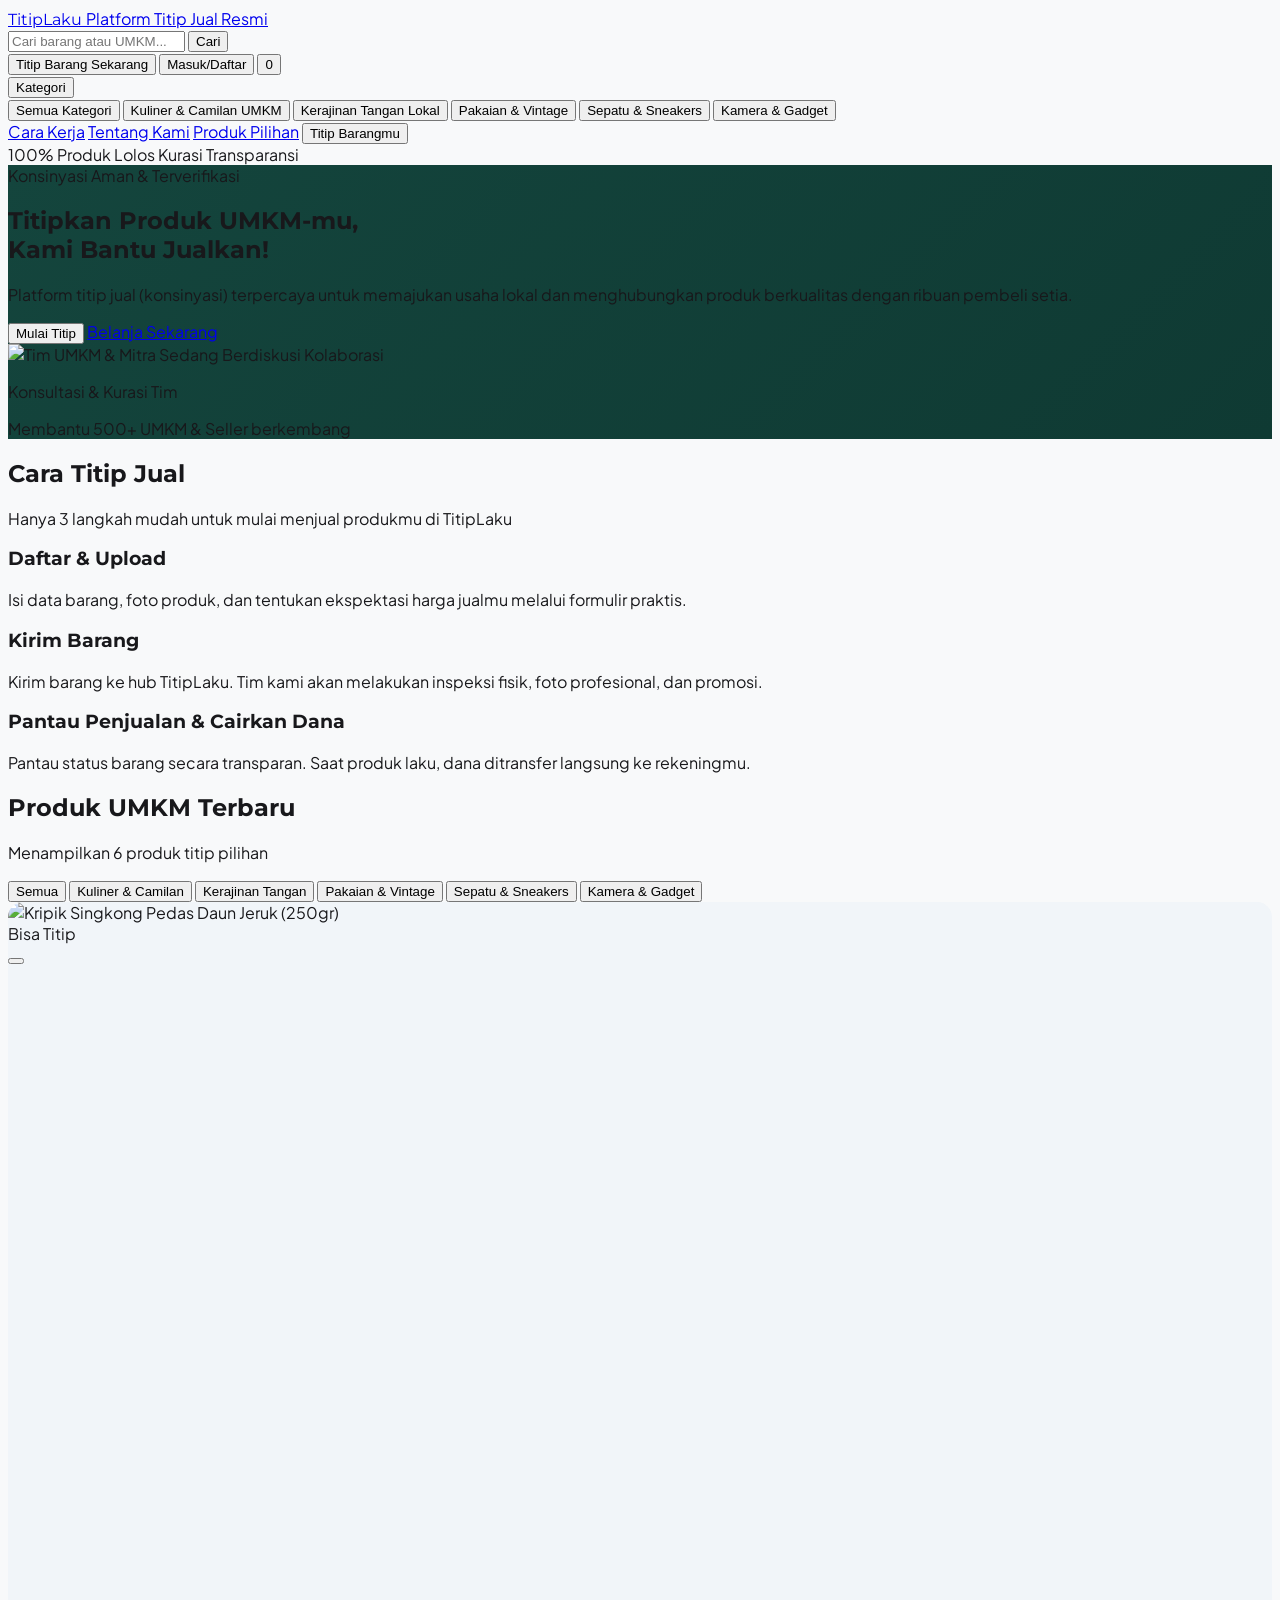
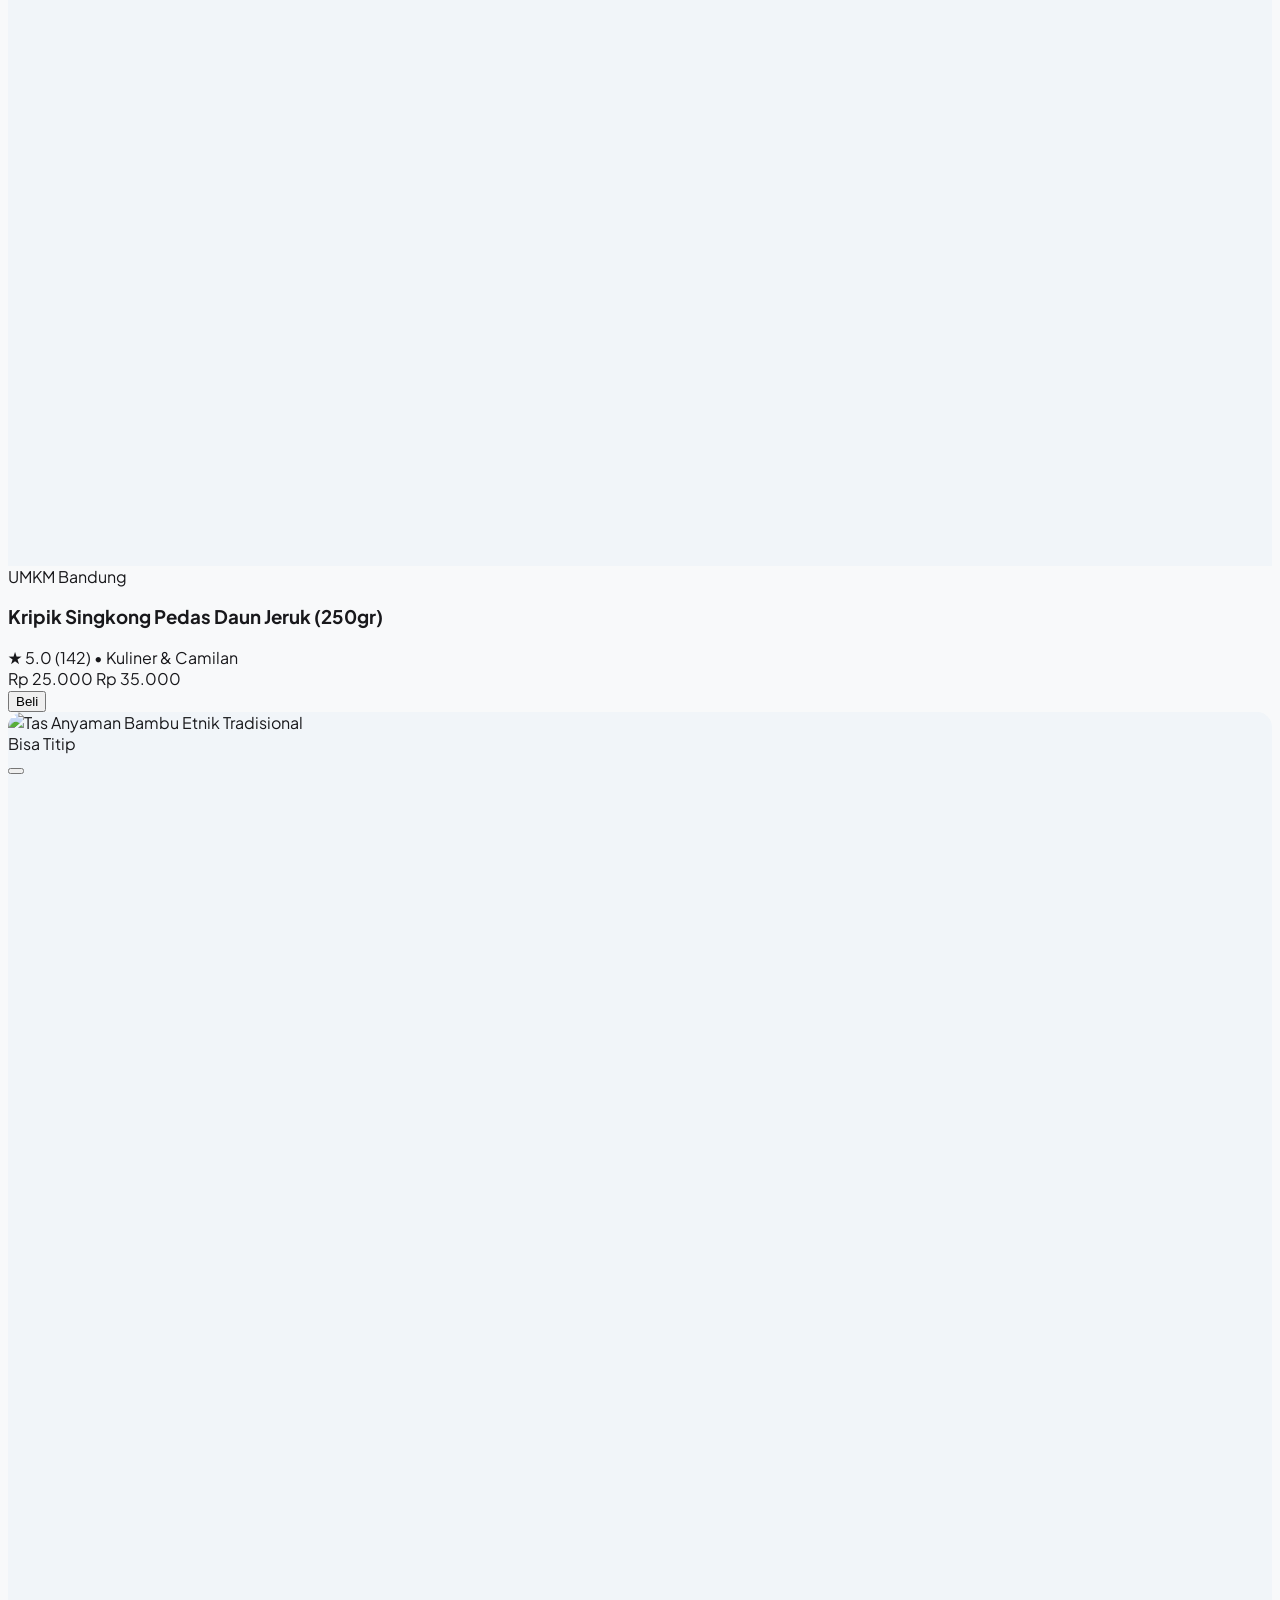
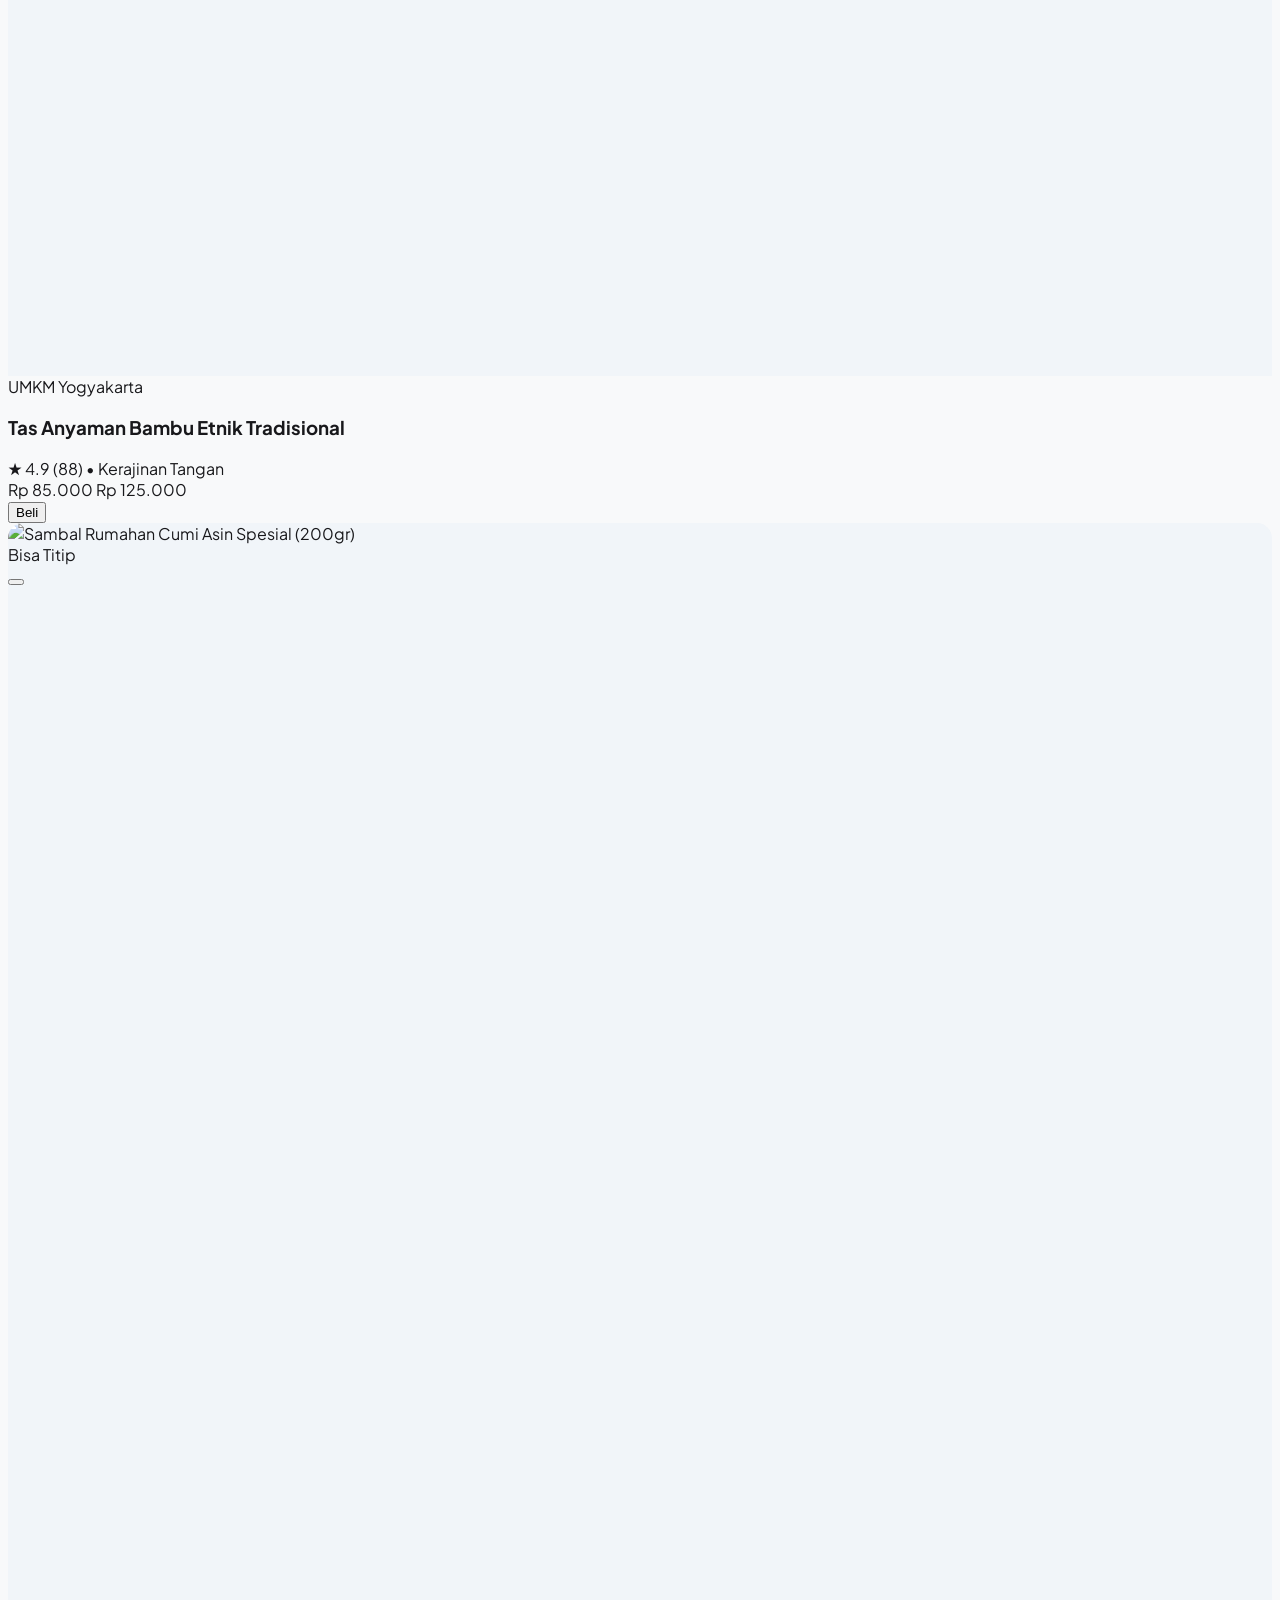
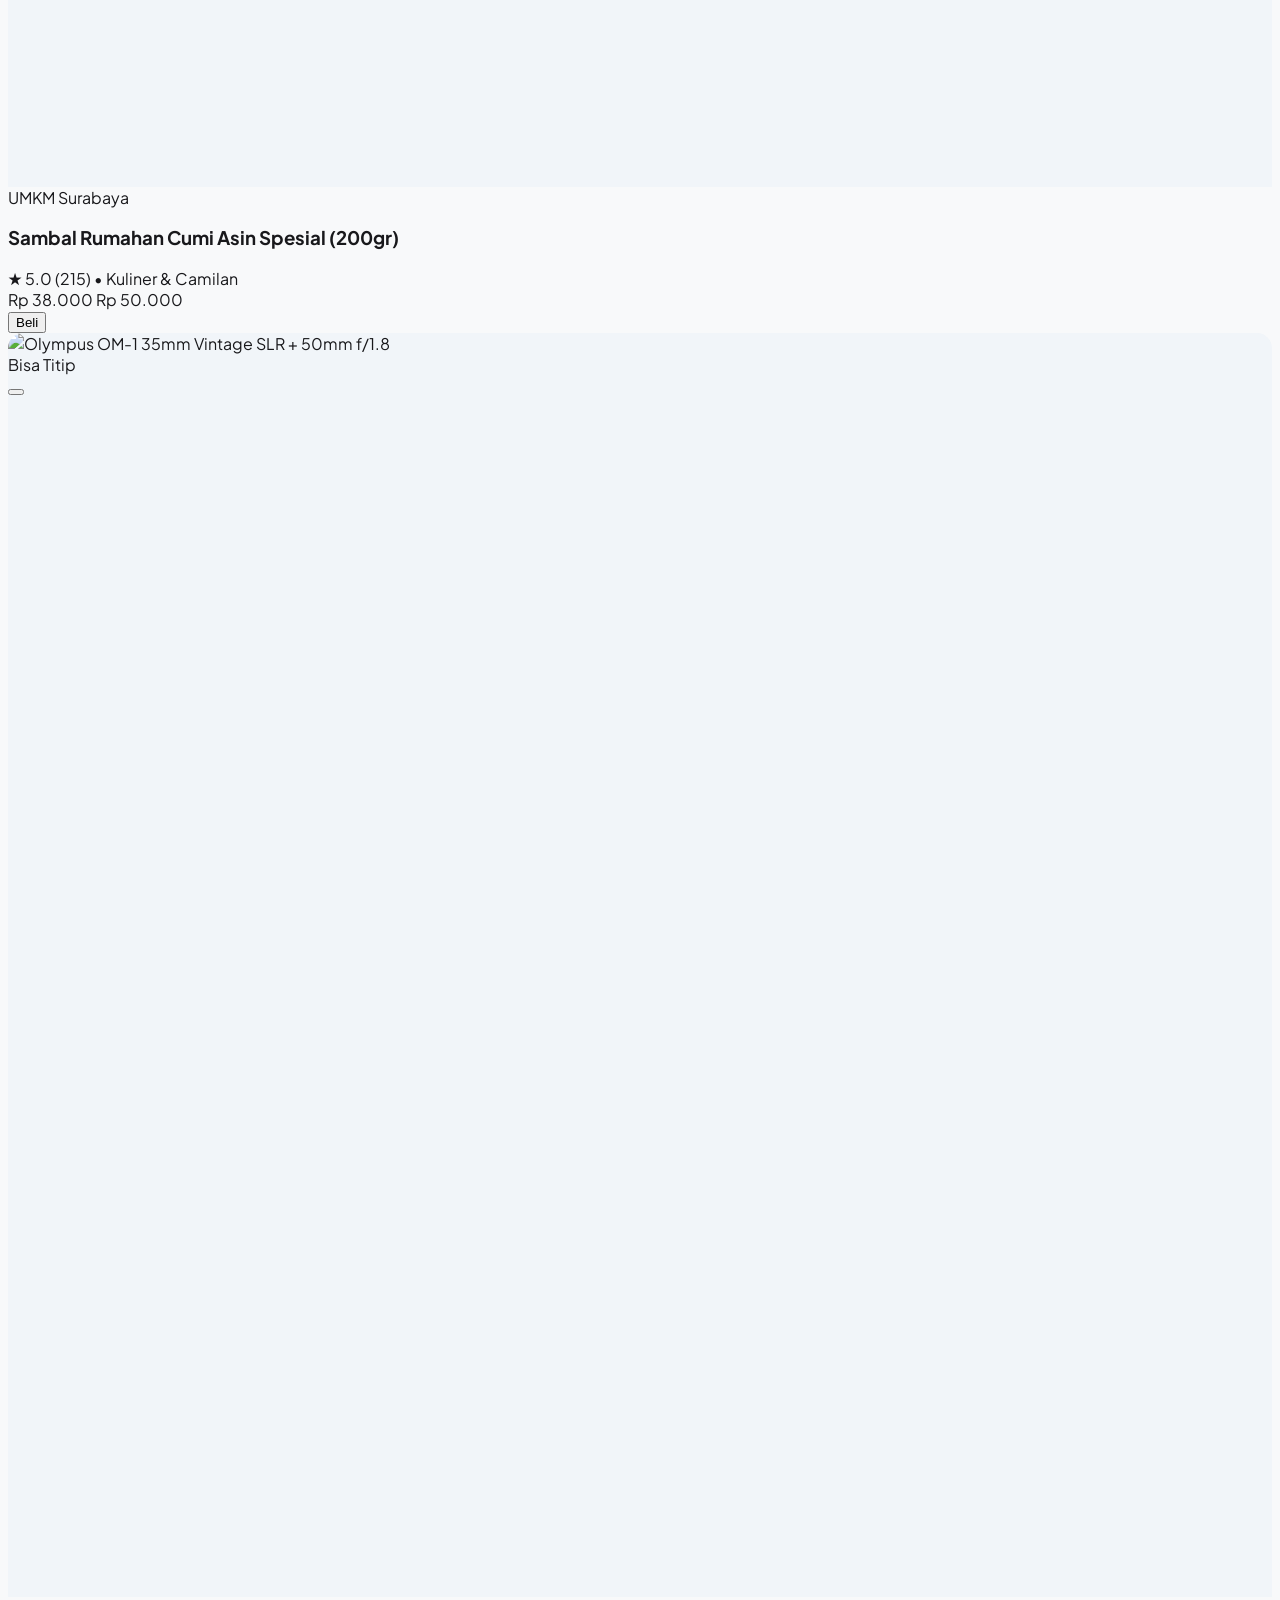
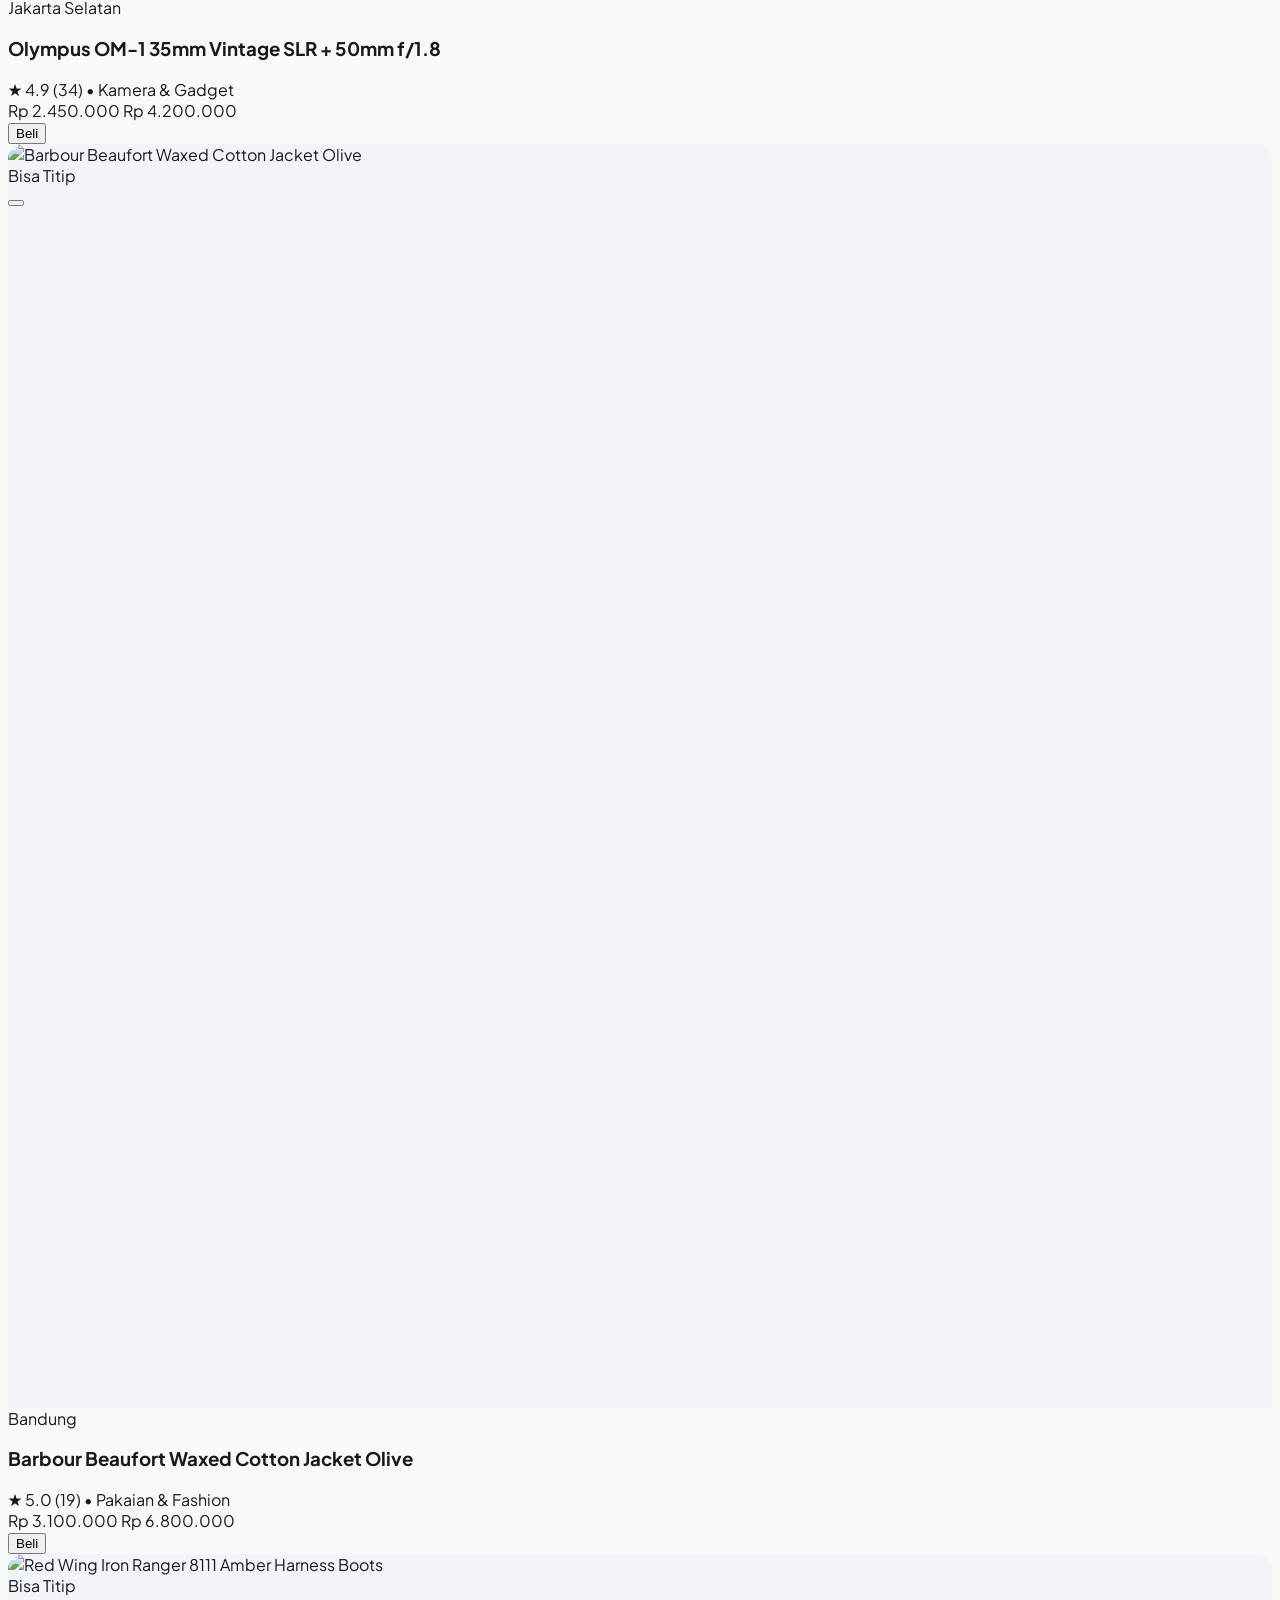
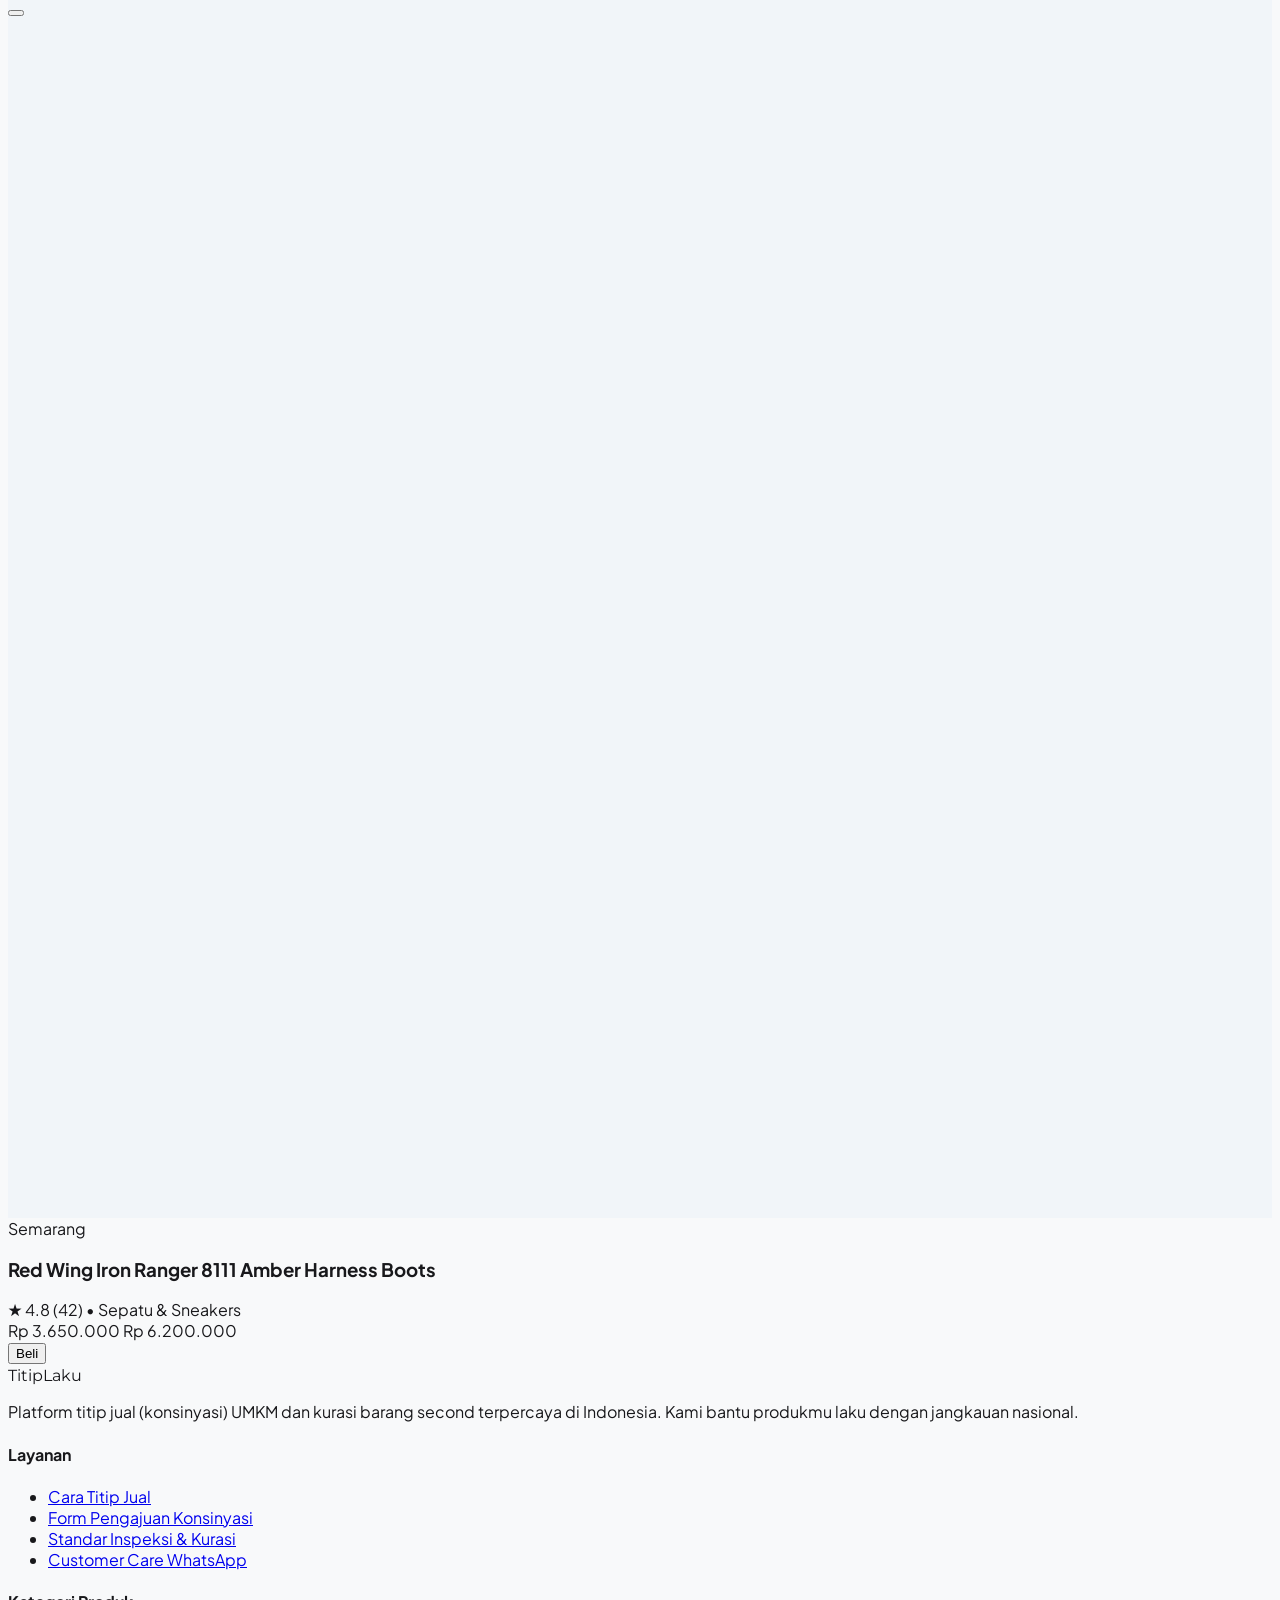
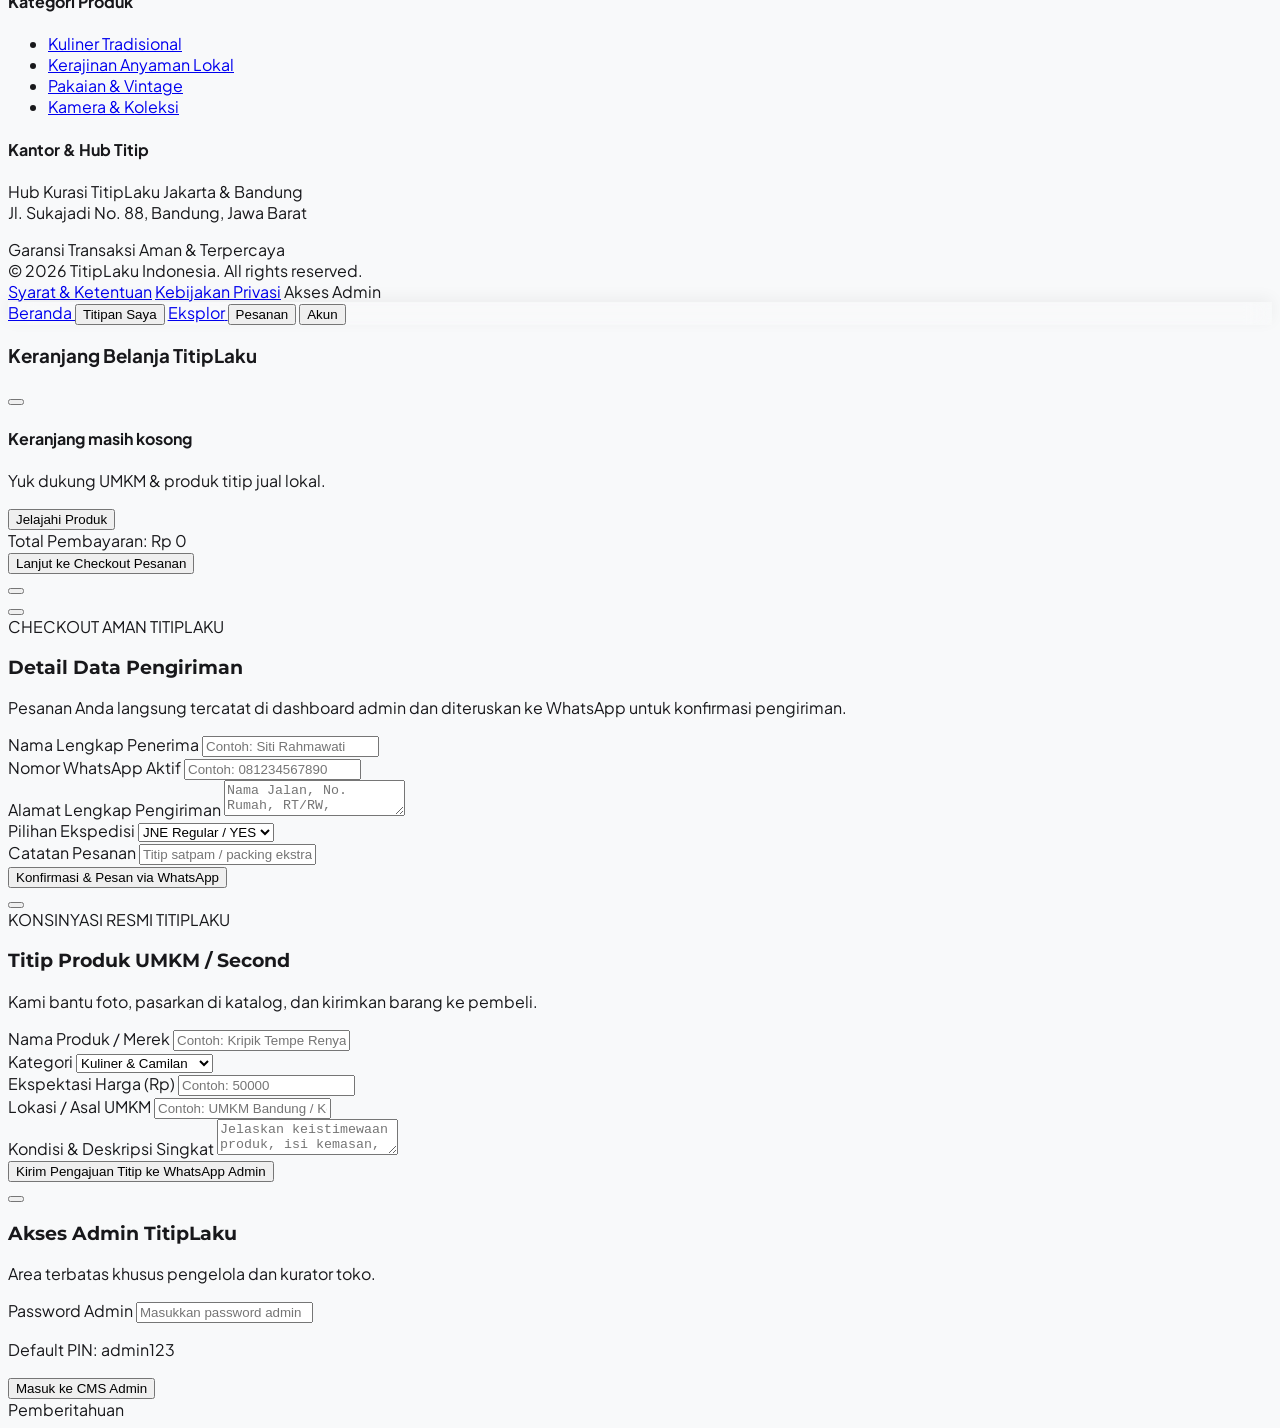
==== commit bff74430: "Update TitipLaku design: Forest green & orange theme, people discussing hero image, UMKM product car" ====
--- a/index.html
+++ b/index.html
@@ -3,8 +3,8 @@
 <head>
   <meta charset="UTF-8">
   <meta name="viewport" content="width=device-width, initial-scale=1.0">
-  <title>TITIPJUALSECOND — Belanja Barang Second Terkurasi & Authentic</title>
-  <meta name="description" content="Toko barang second terkurasi gaya fashion & lifestyle: sneakers, kamera analog, jaket vintage, jam tangan dengan transparansi kondisi 100%.">
+  <title>TitipLaku — Platform Titip Jual (Konsinyasi) Terpercaya</title>
+  <meta name="description" content="TitipLaku: Titipkan produk UMKM dan barang second pilihanmu, kami bantu jualkan dengan sistem konsinyasi terpercaya, transparan dan aman.">
   
   <!-- Tailwind CSS via CDN -->
   <script src="https://cdn.tailwindcss.com"></script>
@@ -14,371 +14,392 @@
   
   <!-- Custom CSS -->
   <link rel="stylesheet" href="css/style.css">
+  
+  <script>
+    tailwind.config = {
+      theme: {
+        extend: {
+          colors: {
+            brandGreen: '#14453D',
+            brandGreenDark: '#0D332D',
+            brandGreenLight: '#EBF5F3',
+            brandOrange: '#F36926',
+            brandOrangeHover: '#E05615'
+          }
+        }
+      }
+    }
+  </script>
 </head>
-<body class="bg-white text-zinc-900 min-h-screen flex flex-col antialiased selection:bg-black selection:text-white">
-
-  <!-- 1. Top Ticker Bar (Zalora Style 3-Column Notice) -->
-  <div class="top-ticker py-2 px-4 border-b border-zinc-200">
-    <div class="max-w-7xl mx-auto flex flex-col md:flex-row items-center justify-between text-zinc-600 gap-2">
-      <div class="flex items-center gap-1.5 hover:text-black transition cursor-pointer">
-        <i data-lucide="rotate-ccw" class="w-3.5 h-3.5 text-zinc-500"></i>
-        <span>Garansi Pengembalian 48 Jam | Transparansi Fisik & S&K berlaku &rsaquo;</span>
-      </div>
-      <div class="flex items-center gap-1.5 hover:text-black transition cursor-pointer">
-        <span class="w-4 h-4 rounded-full bg-amber-400 text-black text-[9px] font-bold flex items-center justify-center">Z</span>
-        <span>Dapatkan poin di setiap pesanan dengan PRE-LOVED CLUB &rsaquo;</span>
-      </div>
-      <div class="hidden lg:flex items-center gap-1.5 hover:text-black transition cursor-pointer">
-        <i data-lucide="smartphone" class="w-3.5 h-3.5 text-zinc-500"></i>
-        <span>Download & Dapatkan Voucher 10% + Gratis Ongkir Seluruh Indonesia* &rsaquo;</span>
-      </div>
-    </div>
-  </div>
-
-  <!-- 2. Main Navigation Bar (Zalora Exact Style) -->
-  <header class="sticky top-0 z-40 bg-white border-b border-zinc-200">
-    <div class="max-w-7xl mx-auto px-4 sm:px-6 lg:px-8 py-3.5 flex items-center justify-between gap-4">
+<body class="bg-[#F8F9FA] text-zinc-900 min-h-screen flex flex-col antialiased pb-16 lg:pb-0">
+
+  <!-- ==================== 1. TOP GREEN NAVBAR (MATCHING MOCKUP) ==================== -->
+  <header class="bg-[#14453D] text-white sticky top-0 z-40 shadow-sm">
+    <div class="max-w-7xl mx-auto px-4 sm:px-6 lg:px-8 h-18 py-3 flex items-center justify-between gap-4">
       
-      <!-- Logo: Zalora Style Bold Uppercase Spaced -->
-      <a href="index.html" class="shrink-0 flex items-center">
-        <span class="font-brand text-2xl sm:text-3xl font-extrabold tracking-[0.22em] text-black uppercase">
-          TITIPJUALSECOND
-        </span>
+      <!-- Brand Logo (TitipLaku with Cart Icon) -->
+      <a href="index.html" class="flex items-center gap-2.5 shrink-0 group">
+        <div class="w-9 h-9 rounded-full bg-white flex items-center justify-center text-[#14453D] shadow-xs group-hover:scale-105 transition">
+          <i data-lucide="shopping-cart" class="w-5 h-5 text-[#F36926]"></i>
+        </div>
+        <div class="flex flex-col">
+          <span class="font-brand text-2xl font-extrabold tracking-tight text-white flex items-center">
+            Titip<span class="text-[#F36926]">Laku</span>
+          </span>
+          <span class="text-[9px] text-emerald-200 tracking-wider -mt-1 font-medium hidden sm:inline">Platform Titip Jual Resmi</span>
+        </div>
       </a>
 
-      <!-- Zalora Centered Search Bar Pill -->
-      <div class="flex-1 max-w-xl mx-2 sm:mx-6">
-        <div class="zalora-search-bar flex items-center bg-white px-4 py-1.5 shadow-2xs">
+      <!-- Center Pill Search Input -->
+      <div class="flex-1 max-w-xl mx-2 sm:mx-4">
+        <div class="relative flex items-center bg-white rounded-full px-4 py-2 shadow-inner">
+          <i data-lucide="search" class="w-4 h-4 text-zinc-400 shrink-0 mr-2"></i>
           <input 
             type="text" 
             id="searchInput" 
-            placeholder="Cari sneakers second, jaket vintage, kamera, brand..." 
+            placeholder="Cari barang atau UMKM..." 
             class="w-full text-xs text-zinc-800 placeholder-zinc-400 focus:outline-none bg-transparent"
           >
-          <button onclick="applyFilters()" class="w-7 h-7 rounded-full bg-black text-white flex items-center justify-center shrink-0 hover:bg-zinc-800 transition ml-2">
-            <i data-lucide="search" class="w-3.5 h-3.5"></i>
+          <button onclick="applyFilters()" class="text-[11px] font-bold text-[#14453D] hover:text-[#F36926] transition shrink-0 ml-2">
+            Cari
           </button>
         </div>
       </div>
 
-      <!-- Right User Actions -->
-      <div class="flex items-center gap-4 sm:gap-6 shrink-0">
-        <!-- User / Auth Gate (Secret Admin Access Portal) -->
-        <button onclick="openAuthModal()" class="flex items-center gap-1.5 text-xs font-semibold text-zinc-800 hover:text-black transition" title="Masuk / Akun">
+      <!-- Right Header Actions (Orange Button + User + Cart) -->
+      <div class="flex items-center gap-3 sm:gap-4 shrink-0">
+        
+        <!-- CTA: Titip Barang Sekarang (Orange Pill) -->
+        <button onclick="openConsignmentModal()" class="hidden md:inline-flex items-center gap-1.5 px-4 py-2 rounded-full bg-[#F36926] hover:bg-[#E05615] text-white text-xs font-bold transition shadow-sm">
+          <i data-lucide="plus-circle" class="w-4 h-4"></i>
+          <span>Titip Barang Sekarang</span>
+        </button>
+
+        <!-- User / Masuk/Daftar (Secret Admin Auth Gate) -->
+        <button onclick="openAuthModal()" class="hidden sm:flex items-center gap-1.5 text-xs font-medium text-emerald-100 hover:text-white transition" title="Masuk / Daftar Akun">
           <i data-lucide="user" class="w-4 h-4"></i>
-          <span class="hidden sm:inline">Masuk / Akun</span>
-        </button>
-
-        <!-- Wishlist -->
-        <button onclick="showToast('Fitur Wishlist aktif! Simpan barang favoritmu.')" class="relative p-1 text-zinc-800 hover:text-black transition" title="Wishlist">
-          <i data-lucide="heart" class="w-5 h-5"></i>
-          <span id="wishlistCountBadge" class="hidden absolute -top-1 -right-1 w-4 h-4 bg-black text-white rounded-full text-[9px] font-bold flex items-center justify-center">0</span>
-        </button>
-
-        <!-- Cart Bag -->
-        <button onclick="openCartDrawer()" class="relative p-1 text-zinc-800 hover:text-black transition" title="Keranjang">
+          <span>Masuk/Daftar</span>
+        </button>
+
+        <!-- Cart Icon -->
+        <button onclick="openCartDrawer()" class="relative p-2 rounded-full bg-white/10 hover:bg-white/20 text-white transition" title="Kantong Belanja">
           <i data-lucide="shopping-bag" class="w-5 h-5"></i>
-          <span id="cartCountBadge" class="hidden absolute -top-1 -right-1 w-4 h-4 bg-emerald-600 text-white rounded-full text-[9px] font-bold flex items-center justify-center">0</span>
-        </button>
-      </div>
-
-    </div>
-
-    <!-- 3. Department Sub-nav (WANITA, PRIA, SPORTS, etc.) -->
-    <div class="border-t border-zinc-100 bg-white">
-      <div class="max-w-7xl mx-auto px-4 sm:px-6 lg:px-8 flex items-center gap-8 overflow-x-auto scrollbar-none">
-        <button onclick="setDepartment('all')" class="dept-nav-link active" data-dept="all">SEMUA</button>
-        <button onclick="setDepartment('wanita')" class="dept-nav-link" data-dept="wanita">WANITA</button>
-        <button onclick="setDepartment('pria')" class="dept-nav-link" data-dept="pria">PRIA</button>
-        <button onclick="setDepartment('footwear')" class="dept-nav-link" data-dept="footwear">SNEAKERS & SEPATU</button>
-        <button onclick="setDepartment('clothing')" class="dept-nav-link" data-dept="clothing">VINTAGE & CLOTHING</button>
-        <button onclick="setDepartment('gadgets')" class="dept-nav-link" data-dept="gadgets">KAMERA & GADGET</button>
-        <button onclick="setDepartment('accessories')" class="dept-nav-link" data-dept="accessories">LUXURY & JAM</button>
+          <span id="cartCountBadge" class="hidden absolute -top-1 -right-1 w-4 h-4 bg-[#F36926] text-white rounded-full text-[9px] font-extrabold flex items-center justify-center">0</span>
+        </button>
+
+      </div>
+
+    </div>
+
+    <!-- Sub-Navbar (White/Light Green Row: Kategori, Cara Kerja, Tentang Kami) -->
+    <div class="bg-white text-zinc-700 border-b border-zinc-200">
+      <div class="max-w-7xl mx-auto px-4 sm:px-6 lg:px-8 py-2.5 flex items-center justify-between text-xs font-semibold">
+        <div class="flex items-center gap-6 overflow-x-auto scrollbar-none">
+          
+          <!-- Category Dropdown -->
+          <div class="relative group">
+            <button class="flex items-center gap-1 text-[#14453D] font-bold hover:text-[#F36926] transition py-1">
+              <i data-lucide="grid" class="w-3.5 h-3.5"></i>
+              <span>Kategori</span>
+              <i data-lucide="chevron-down" class="w-3.5 h-3.5"></i>
+            </button>
+            <div class="absolute left-0 top-full pt-1 hidden group-hover:block z-30 w-52 bg-white rounded-xl shadow-xl border border-zinc-200 py-2 text-xs">
+              <button onclick="setCategoryFilter('all')" class="w-full text-left px-4 py-2 hover:bg-zinc-50 font-medium">Semua Kategori</button>
+              <button onclick="setCategoryFilter('kuliner')" class="w-full text-left px-4 py-2 hover:bg-zinc-50 font-medium">Kuliner & Camilan UMKM</button>
+              <button onclick="setCategoryFilter('kerajinan')" class="w-full text-left px-4 py-2 hover:bg-zinc-50 font-medium">Kerajinan Tangan Lokal</button>
+              <button onclick="setCategoryFilter('clothing')" class="w-full text-left px-4 py-2 hover:bg-zinc-50 font-medium">Pakaian & Vintage</button>
+              <button onclick="setCategoryFilter('footwear')" class="w-full text-left px-4 py-2 hover:bg-zinc-50 font-medium">Sepatu & Sneakers</button>
+              <button onclick="setCategoryFilter('gadgets')" class="w-full text-left px-4 py-2 hover:bg-zinc-50 font-medium">Kamera & Gadget</button>
+            </div>
+          </div>
+
+          <a href="#cara-kerja" class="hover:text-[#14453D] transition">Cara Kerja</a>
+          <a href="#tentang-kami" class="hover:text-[#14453D] transition">Tentang Kami</a>
+          <a href="#katalog" class="hover:text-[#14453D] transition">Produk Pilihan</a>
+          <button onclick="openConsignmentModal()" class="text-[#F36926] font-bold hover:underline md:hidden">Titip Barangmu</button>
+        </div>
+
+        <div class="hidden lg:flex items-center gap-2 text-zinc-500 text-[11px]">
+          <span class="w-2 h-2 rounded-full bg-emerald-500 animate-pulse"></span>
+          <span>100% Produk Lolos Kurasi Transparansi</span>
+        </div>
       </div>
     </div>
   </header>
 
-  <!-- 4. Zalora Editorial Category Banner -->
-  <div class="bg-zinc-100/70 border-b border-zinc-200">
-    <div class="max-w-7xl mx-auto px-4 sm:px-6 lg:px-8 py-8 flex flex-col md:flex-row items-center justify-between gap-6">
-      <div class="max-w-md">
-        <span class="text-[10px] font-extrabold tracking-widest uppercase text-emerald-700 bg-emerald-100/80 px-2.5 py-0.5 rounded-full inline-block mb-2">
-          AUTHENTIC ARCHIVE • 100% TRANSPARAN
-        </span>
-        <h1 class="text-3xl sm:text-4xl font-extrabold tracking-tight text-black uppercase font-brand">
-          Sneaker & Vintage
-        </h1>
-        <p class="text-xs text-zinc-500 mt-1.5 leading-relaxed">
-          Temukan koleksi sneakers original, jaket vintage langka, dan kamera analog pilihan dengan garansi keaslian dan kondisi teruji.
+  <!-- ==================== 2. HERO BANNER SECTION (MATCHING MOCKUP) ==================== -->
+  <section class="max-w-7xl mx-auto px-4 sm:px-6 lg:px-8 pt-6 pb-4 w-full">
+    <div class="hero-forest-bg text-white rounded-3xl p-6 sm:p-10 lg:p-12 shadow-xl relative overflow-hidden">
+      
+      <div class="grid grid-cols-1 lg:grid-cols-12 gap-8 items-center relative z-10">
+        
+        <!-- Left Banner Content -->
+        <div class="lg:col-span-7 space-y-4 sm:space-y-5">
+          <div class="inline-flex items-center gap-2 px-3 py-1 rounded-full bg-white/10 backdrop-blur-xs text-xs font-semibold text-emerald-200">
+            <i data-lucide="badge-check" class="w-4 h-4 text-emerald-400"></i>
+            Konsinyasi Aman & Terverifikasi
+          </div>
+
+          <h1 class="text-3xl sm:text-4xl lg:text-5xl font-extrabold tracking-tight text-white leading-[1.15] font-brand">
+            Titipkan Produk UMKM-mu,<br>
+            <span class="text-[#F36926]">Kami Bantu Jualkan!</span>
+          </h1>
+
+          <p class="text-xs sm:text-sm text-emerald-100 max-w-lg leading-relaxed font-light">
+            Platform titip jual (konsinyasi) terpercaya untuk memajukan usaha lokal dan menghubungkan produk berkualitas dengan ribuan pembeli setia.
+          </p>
+
+          <div class="flex flex-wrap items-center gap-3 pt-2">
+            <!-- Button Mulai Titip (Orange Pill) -->
+            <button onclick="openConsignmentModal()" class="px-6 py-3 rounded-full bg-[#F36926] hover:bg-[#E05615] text-white text-xs font-bold uppercase tracking-wider transition shadow-md flex items-center gap-2">
+              <span>Mulai Titip</span>
+              <i data-lucide="arrow-right" class="w-4 h-4"></i>
+            </button>
+
+            <!-- Button Belanja Sekarang -->
+            <a href="#katalog" class="px-6 py-3 rounded-full border border-white/60 hover:bg-white hover:text-[#14453D] text-white text-xs font-bold uppercase tracking-wider transition">
+              Belanja Sekarang
+            </a>
+          </div>
+
+          <!-- Carousel Dots (as shown in laptop screen!) -->
+          <div class="flex items-center gap-1.5 pt-4">
+            <span class="w-6 h-1.5 rounded-full bg-[#F36926]"></span>
+            <span class="w-1.5 h-1.5 rounded-full bg-white/40"></span>
+            <span class="w-1.5 h-1.5 rounded-full bg-white/40"></span>
+          </div>
+        </div>
+
+        <!-- Right Banner Photo: PEOPLE DISCUSSING (SESUAI REQUEST USER) -->
+        <div class="lg:col-span-5 relative">
+          <div class="relative mx-auto max-w-md lg:max-w-none">
+            
+            <!-- Foto Orang Sedang Berdiskusi & Kolaborasi -->
+            <div class="rounded-2xl overflow-hidden shadow-2xl border-2 border-white/20 aspect-[4/3] bg-zinc-900 group">
+              <img 
+                src="https://images.unsplash.com/photo-1556761175-5973dc0f32e7?q=80&w=1200&auto=format&fit=crop" 
+                alt="Tim UMKM & Mitra Sedang Berdiskusi Kolaborasi" 
+                class="w-full h-full object-cover group-hover:scale-105 transition duration-500"
+              >
+            </div>
+
+            <!-- Floating Badge: Diskusi & Konsultasi Konsinyasi -->
+            <div class="absolute -bottom-4 -left-4 bg-white text-zinc-900 p-3 sm:p-3.5 rounded-xl shadow-lg border border-zinc-200 flex items-center gap-3">
+              <div class="w-10 h-10 rounded-full bg-[#EBF5F3] flex items-center justify-center text-[#14453D] shrink-0 font-bold">
+                <i data-lucide="users" class="w-5 h-5 text-[#14453D]"></i>
+              </div>
+              <div>
+                <p class="text-xs font-extrabold text-[#14453D]">Konsultasi & Kurasi Tim</p>
+                <p class="text-[10px] text-zinc-500">Membantu 500+ UMKM & Seller berkembang</p>
+              </div>
+            </div>
+
+          </div>
+        </div>
+
+      </div>
+
+    </div>
+  </section>
+
+  <!-- ==================== 3. CARA TITIP JUAL (3 STEP CARDS EXACT MOCKUP) ==================== -->
+  <section id="cara-kerja" class="max-w-7xl mx-auto px-4 sm:px-6 lg:px-8 py-10 w-full">
+    
+    <div class="text-center mb-8">
+      <h2 class="text-2xl font-extrabold text-[#14453D] font-brand tracking-tight">
+        Cara Titip Jual
+      </h2>
+      <p class="text-xs text-zinc-500 mt-1">Hanya 3 langkah mudah untuk mulai menjual produkmu di TitipLaku</p>
+    </div>
+
+    <div class="grid grid-cols-1 md:grid-cols-3 gap-6">
+      
+      <!-- Card 1: Daftar & Upload -->
+      <div class="feature-step-card bg-white p-6 rounded-2xl border border-zinc-200 text-center flex flex-col items-center shadow-xs">
+        <div class="w-14 h-14 rounded-2xl bg-[#EBF5F3] flex items-center justify-center text-[#14453D] mb-4 shadow-2xs">
+          <i data-lucide="smartphone" class="w-7 h-7 text-[#14453D]"></i>
+        </div>
+        <h3 class="text-base font-bold text-zinc-900 mb-1.5 font-brand">Daftar & Upload</h3>
+        <p class="text-xs text-zinc-500 leading-relaxed max-w-xs">
+          Isi data barang, foto produk, dan tentukan ekspektasi harga jualmu melalui formulir praktis.
         </p>
       </div>
-      
-      <!-- Banner Cutout Photo -->
-      <div class="w-full md:w-80 h-36 bg-white rounded-xl shadow-xs border border-zinc-200/80 p-2 flex items-center justify-center overflow-hidden">
-        <img src="https://images.unsplash.com/photo-1549298916-b41d501d3772?q=80&w=600&auto=format&fit=crop" alt="Sneakers Showcase" class="h-full object-contain">
-      </div>
-    </div>
-  </div>
-
-  <!-- 5. Breadcrumb -->
-  <div class="max-w-7xl mx-auto px-4 sm:px-6 lg:px-8 py-3 text-[11px] text-zinc-400 flex items-center gap-1.5">
-    <a href="#" class="hover:text-black">Home</a>
-    <span>&rsaquo;</span>
-    <span class="hover:text-black">Katalog Second</span>
-    <span>&rsaquo;</span>
-    <span id="breadcrumbCategory" class="text-black font-medium">Sneakers & Koleksi Terpilih</span>
-  </div>
-
-  <!-- 6. Main 2-Column Storefront Layout (Zalora Style Sidebar + Product Grid) -->
-  <main class="max-w-7xl mx-auto px-4 sm:px-6 lg:px-8 py-6 flex-1 w-full">
-    <div class="grid grid-cols-1 lg:grid-cols-12 gap-8 items-start">
-      
-      <!-- ================= LEFT STICKY FILTER SIDEBAR ================= -->
-      <aside class="lg:col-span-3 space-y-6 bg-white lg:sticky lg:top-32 border-b lg:border-b-0 pb-6 lg:pb-0">
-        
-        <!-- Filter Header -->
-        <div class="flex items-center justify-between pb-3 border-b border-zinc-200">
-          <span class="text-xs font-bold uppercase tracking-wider text-black">Filter Pilihan</span>
-          <button onclick="resetAllFilters()" class="text-[11px] text-zinc-400 hover:text-black transition">
-            Reset Semua
-          </button>
-        </div>
-
-        <!-- 1. Filter Brand (With Search Box like Zalora) -->
-        <div class="border-b border-zinc-200 pb-5">
-          <div class="flex items-center justify-between text-xs font-bold text-zinc-900 mb-3 cursor-pointer">
-            <span>Brand</span>
-            <i data-lucide="chevron-down" class="w-4 h-4 text-zinc-400"></i>
-          </div>
-          
-          <!-- Inline Brand Search Input -->
-          <div class="relative mb-3">
-            <i data-lucide="search" class="w-3.5 h-3.5 text-zinc-400 absolute left-2.5 top-1/2 -translate-y-1/2"></i>
-            <input 
-              type="text" 
-              id="brandSearchInput" 
-              placeholder="Pencarian Brand" 
-              class="w-full pl-8 pr-3 py-1.5 text-xs border border-zinc-200 rounded-lg focus:outline-none focus:border-black"
-            >
-          </div>
-
-          <!-- Brand Checkbox List -->
-          <div id="brandListContainer" class="space-y-2 max-h-40 overflow-y-auto pr-1 text-xs text-zinc-600">
-            <!-- Injected via JavaScript -->
-          </div>
-        </div>
-
-        <!-- 2. Filter Grade Kondisi (Second Hand Unique) -->
-        <div class="border-b border-zinc-200 pb-5">
-          <div class="flex items-center justify-between text-xs font-bold text-zinc-900 mb-3 cursor-pointer">
-            <span>Kondisi / Grade</span>
-            <i data-lucide="chevron-down" class="w-4 h-4 text-zinc-400"></i>
-          </div>
-
-          <div class="space-y-2 text-xs">
-            <label class="flex items-center gap-2 cursor-pointer hover:text-black">
-              <input type="checkbox" name="gradeFilter" value="Grade S" onchange="applyFilters()" class="rounded text-black focus:ring-0">
-              <span class="font-medium text-emerald-700">Grade S</span>
-              <span class="text-zinc-400 text-[11px]">(Like New / Mint)</span>
-            </label>
-            <label class="flex items-center gap-2 cursor-pointer hover:text-black">
-              <input type="checkbox" name="gradeFilter" value="Grade A" onchange="applyFilters()" class="rounded text-black focus:ring-0">
-              <span class="font-medium text-blue-700">Grade A</span>
-              <span class="text-zinc-400 text-[11px]">(Sangat Mulus)</span>
-            </label>
-            <label class="flex items-center gap-2 cursor-pointer hover:text-black">
-              <input type="checkbox" name="gradeFilter" value="Grade B" onchange="applyFilters()" class="rounded text-black focus:ring-0">
-              <span class="font-medium text-amber-700">Grade B</span>
-              <span class="text-zinc-400 text-[11px]">(Vintage Patina)</span>
-            </label>
-          </div>
-        </div>
-
-        <!-- 3. Filter Ukuran (Tabs: AUS, Brand Size, EU, UK) -->
-        <div class="border-b border-zinc-200 pb-5">
-          <div class="flex items-center justify-between text-xs font-bold text-zinc-900 mb-2">
-            <span>Ukuran</span>
-            <i data-lucide="chevron-down" class="w-4 h-4 text-zinc-400"></i>
-          </div>
-
-          <!-- Size System Tabs -->
-          <div class="flex gap-2 text-[10px] font-semibold text-zinc-400 mb-3 border-b border-zinc-100 pb-1">
-            <button class="text-black border-b border-black pb-0.5">EU</button>
-            <button class="hover:text-black">UK</button>
-            <button class="hover:text-black">US</button>
-            <button class="hover:text-black">Pakaian</button>
-          </div>
-
-          <!-- Size Buttons Grid -->
-          <div class="grid grid-cols-4 gap-1.5 text-xs text-center" id="sizePillContainer">
-            <button onclick="toggleSizeFilter(this, '39')" class="size-btn py-1.5 border border-zinc-200 rounded text-zinc-700 hover:border-black transition">39</button>
-            <button onclick="toggleSizeFilter(this, '40')" class="size-btn py-1.5 border border-zinc-200 rounded text-zinc-700 hover:border-black transition">40</button>
-            <button onclick="toggleSizeFilter(this, '41')" class="size-btn py-1.5 border border-zinc-200 rounded text-zinc-700 hover:border-black transition">41</button>
-            <button onclick="toggleSizeFilter(this, '42')" class="size-btn py-1.5 border border-zinc-200 rounded text-zinc-700 hover:border-black transition">42</button>
-            <button onclick="toggleSizeFilter(this, '43')" class="size-btn py-1.5 border border-zinc-200 rounded text-zinc-700 hover:border-black transition">43</button>
-            <button onclick="toggleSizeFilter(this, 'S')" class="size-btn py-1.5 border border-zinc-200 rounded text-zinc-700 hover:border-black transition">S</button>
-            <button onclick="toggleSizeFilter(this, 'M')" class="size-btn py-1.5 border border-zinc-200 rounded text-zinc-700 hover:border-black transition">M</button>
-            <button onclick="toggleSizeFilter(this, 'L')" class="size-btn py-1.5 border border-zinc-200 rounded text-zinc-700 hover:border-black transition">L</button>
-          </div>
-        </div>
-
-        <!-- 4. Filter Harga -->
-        <div>
-          <div class="flex items-center justify-between text-xs font-bold text-zinc-900 mb-3">
-            <span>Rentang Harga</span>
-            <i data-lucide="chevron-down" class="w-4 h-4 text-zinc-400"></i>
-          </div>
-
-          <div class="space-y-1.5 text-xs text-zinc-600">
-            <label class="flex items-center gap-2 cursor-pointer hover:text-black">
-              <input type="radio" name="priceRange" value="all" checked onchange="applyFilters()" class="text-black focus:ring-0">
-              <span>Semua Harga</span>
-            </label>
-            <label class="flex items-center gap-2 cursor-pointer hover:text-black">
-              <input type="radio" name="priceRange" value="under-2m" onchange="applyFilters()" class="text-black focus:ring-0">
-              <span>Di bawah Rp 2.000.000</span>
-            </label>
-            <label class="flex items-center gap-2 cursor-pointer hover:text-black">
-              <input type="radio" name="priceRange" value="2m-4m" onchange="applyFilters()" class="text-black focus:ring-0">
-              <span>Rp 2.000.000 - Rp 4.000.000</span>
-            </label>
-            <label class="flex items-center gap-2 cursor-pointer hover:text-black">
-              <input type="radio" name="priceRange" value="above-4m" onchange="applyFilters()" class="text-black focus:ring-0">
-              <span>Di atas Rp 4.000.000</span>
-            </label>
-          </div>
-        </div>
-
-      </aside>
-
-      <!-- ================= RIGHT PRODUCT GRID ================= -->
-      <section class="lg:col-span-9">
-        
-        <!-- Top Controls Bar (Zalora: Title + DAPATKAN BESOK badge + Sort dropdown) -->
-        <div class="flex flex-col sm:flex-row sm:items-center justify-between pb-4 mb-6 border-b border-zinc-200 gap-4">
-          <div>
-            <h2 id="catalogHeaderTitle" class="text-base font-bold text-zinc-900">
-              Koleksi Barang Second Pilihan
-            </h2>
-            <span id="productCount" class="text-xs text-zinc-400">Memuat katalog...</span>
-          </div>
-
-          <div class="flex items-center gap-3">
-            <!-- Zalora Green Badge "DAPATKAN BESOK" -->
-            <div class="inline-flex items-center gap-1.5 px-3 py-1 rounded border border-emerald-600 bg-emerald-50 text-[11px] font-bold text-emerald-800 tracking-wider uppercase">
-              <i data-lucide="zap" class="w-3.5 h-3.5 text-emerald-600"></i>
-              <span>DAPATKAN BESOK</span>
-            </div>
-
-            <!-- Sort Dropdown ("Atur ⇅") -->
-            <div class="flex items-center gap-1.5 text-xs text-zinc-600">
-              <select id="sortSelect" onchange="applyFilters()" class="px-3 py-1.5 text-xs border border-zinc-300 rounded font-medium bg-white text-zinc-800 focus:outline-none focus:border-black cursor-pointer">
-                <option value="default">Atur ⇅: Rekomendasi</option>
-                <option value="price-low">Harga: Rendah ke Tinggi</option>
-                <option value="price-high">Harga: Tinggi ke Rendah</option>
-                <option value="discount">Diskon Tertinggi</option>
-              </select>
-            </div>
-          </div>
-        </div>
-
-        <!-- Zalora Fashion Cards Grid (3 Columns) -->
-        <div id="productGrid" class="grid grid-cols-2 md:grid-cols-3 gap-x-4 gap-y-8">
-          <!-- Injected via JavaScript -->
-        </div>
-
-      </section>
-
-    </div>
-  </main>
-
-  <!-- 7. Minimalist Trust & Service Footer -->
-  <footer class="bg-zinc-950 text-zinc-400 pt-16 pb-12 border-t border-zinc-800 mt-16">
+
+      <!-- Card 2: Kirim Barang -->
+      <div class="feature-step-card bg-white p-6 rounded-2xl border border-zinc-200 text-center flex flex-col items-center shadow-xs">
+        <div class="w-14 h-14 rounded-2xl bg-amber-50 flex items-center justify-center text-amber-600 mb-4 shadow-2xs">
+          <i data-lucide="package-check" class="w-7 h-7 text-amber-600"></i>
+        </div>
+        <h3 class="text-base font-bold text-zinc-900 mb-1.5 font-brand">Kirim Barang</h3>
+        <p class="text-xs text-zinc-500 leading-relaxed max-w-xs">
+          Kirim barang ke hub TitipLaku. Tim kami akan melakukan inspeksi fisik, foto profesional, dan promosi.
+        </p>
+      </div>
+
+      <!-- Card 3: Pantau Penjualan & Cairkan Dana -->
+      <div class="feature-step-card bg-white p-6 rounded-2xl border border-zinc-200 text-center flex flex-col items-center shadow-xs">
+        <div class="w-14 h-14 rounded-2xl bg-emerald-50 flex items-center justify-center text-emerald-600 mb-4 shadow-2xs">
+          <i data-lucide="trending-up" class="w-7 h-7 text-emerald-600"></i>
+        </div>
+        <h3 class="text-base font-bold text-zinc-900 mb-1.5 font-brand">Pantau Penjualan & Cairkan Dana</h3>
+        <p class="text-xs text-zinc-500 leading-relaxed max-w-xs">
+          Pantau status barang secara transparan. Saat produk laku, dana ditransfer langsung ke rekeningmu.
+        </p>
+      </div>
+
+    </div>
+
+  </section>
+
+  <!-- ==================== 4. PRODUK UMKM & TITIP JUAL TERBARU ==================== -->
+  <section id="katalog" class="max-w-7xl mx-auto px-4 sm:px-6 lg:px-8 py-6 flex-1 w-full">
+    
+    <!-- Header Title & Filter Tabs -->
+    <div class="flex flex-col md:flex-row md:items-end justify-between pb-4 mb-6 border-b border-zinc-200 gap-4">
+      <div>
+        <h2 id="catalogHeaderTitle" class="text-xl sm:text-2xl font-extrabold text-[#14453D] font-brand">
+          Produk UMKM Terbaru
+        </h2>
+        <p class="text-xs text-zinc-500 mt-0.5" id="productCount">Menampilkan produk pilihan</p>
+      </div>
+
+      <!-- Category Filter Pills -->
+      <div class="flex items-center gap-2 overflow-x-auto pb-1 scrollbar-none" id="catFilterContainer">
+        <button onclick="setCategoryFilter('all')" class="cat-pill active px-3.5 py-1.5 rounded-full text-xs font-bold border border-zinc-200 bg-[#14453D] text-white transition whitespace-nowrap" data-cat="all">
+          Semua
+        </button>
+        <button onclick="setCategoryFilter('kuliner')" class="cat-pill px-3.5 py-1.5 rounded-full text-xs font-bold border border-zinc-200 bg-white text-zinc-700 hover:border-zinc-400 transition whitespace-nowrap" data-cat="kuliner">
+          Kuliner & Camilan
+        </button>
+        <button onclick="setCategoryFilter('kerajinan')" class="cat-pill px-3.5 py-1.5 rounded-full text-xs font-bold border border-zinc-200 bg-white text-zinc-700 hover:border-zinc-400 transition whitespace-nowrap" data-cat="kerajinan">
+          Kerajinan Tangan
+        </button>
+        <button onclick="setCategoryFilter('clothing')" class="cat-pill px-3.5 py-1.5 rounded-full text-xs font-bold border border-zinc-200 bg-white text-zinc-700 hover:border-zinc-400 transition whitespace-nowrap" data-cat="clothing">
+          Pakaian & Vintage
+        </button>
+        <button onclick="setCategoryFilter('footwear')" class="cat-pill px-3.5 py-1.5 rounded-full text-xs font-bold border border-zinc-200 bg-white text-zinc-700 hover:border-zinc-400 transition whitespace-nowrap" data-cat="footwear">
+          Sepatu & Sneakers
+        </button>
+        <button onclick="setCategoryFilter('gadgets')" class="cat-pill px-3.5 py-1.5 rounded-full text-xs font-bold border border-zinc-200 bg-white text-zinc-700 hover:border-zinc-400 transition whitespace-nowrap" data-cat="gadgets">
+          Kamera & Gadget
+        </button>
+      </div>
+    </div>
+
+    <!-- Product Grid (Cards matching the laptop & phone screens) -->
+    <div id="productGrid" class="grid grid-cols-2 sm:grid-cols-2 md:grid-cols-3 lg:grid-cols-4 gap-4 sm:gap-6">
+      <!-- Injected via JavaScript -->
+    </div>
+
+  </section>
+
+  <!-- ==================== 5. FOOTER ==================== -->
+  <footer id="tentang-kami" class="bg-[#14453D] text-white pt-12 pb-8 border-t border-emerald-900 mt-16">
     <div class="max-w-7xl mx-auto px-4 sm:px-6 lg:px-8">
       
-      <div class="grid grid-cols-2 md:grid-cols-4 gap-8 pb-12 border-b border-zinc-800 text-xs">
-        <div>
-          <span class="font-brand text-xl font-extrabold text-white tracking-[0.2em] block mb-3 uppercase">
-            TITIPJUALSECOND
+      <div class="grid grid-cols-1 md:grid-cols-4 gap-8 pb-10 border-b border-emerald-800/60 text-xs">
+        <div>
+          <span class="font-brand text-2xl font-extrabold text-white tracking-tight block mb-2">
+            Titip<span class="text-[#F36926]">Laku</span>
           </span>
-          <p class="text-zinc-400 leading-relaxed font-light">
-            Marketplace kurasi barang pre-loved dan vintage terlengkap dengan standar transparansi inspeksi 100%.
+          <p class="text-emerald-100 leading-relaxed font-light">
+            Platform titip jual (konsinyasi) UMKM dan kurasi barang second terpercaya di Indonesia. Kami bantu produkmu laku dengan jangkauan nasional.
           </p>
         </div>
 
         <div>
-          <h4 class="font-bold text-white uppercase tracking-wider mb-3">Layanan Pembeli</h4>
-          <ul class="space-y-2">
-            <li><a href="#" class="hover:text-white transition">Panduan Standar Grade</a></li>
-            <li><a href="#" class="hover:text-white transition">Garansi Cek Fisik 48 Jam</a></li>
-            <li><a href="#" class="hover:text-white transition">Lacak Pengiriman</a></li>
-            <li><a href="https://wa.me/6281234567890" target="_blank" class="hover:text-white transition">Customer Support</a></li>
+          <h4 class="font-bold text-white uppercase tracking-wider mb-3">Layanan</h4>
+          <ul class="space-y-2 text-emerald-100">
+            <li><a href="#cara-kerja" class="hover:text-white transition">Cara Titip Jual</a></li>
+            <li><a href="#" onclick="openConsignmentModal()" class="hover:text-white transition">Form Pengajuan Konsinyasi</a></li>
+            <li><a href="#" class="hover:text-white transition">Standar Inspeksi & Kurasi</a></li>
+            <li><a href="https://wa.me/6281234567890" target="_blank" class="hover:text-white transition">Customer Care WhatsApp</a></li>
           </ul>
         </div>
 
         <div>
-          <h4 class="font-bold text-white uppercase tracking-wider mb-3">Kategori Pilihan</h4>
-          <ul class="space-y-2">
-            <li><a href="#" onclick="setDepartment('footwear')" class="hover:text-white transition">Sneakers & Sepatu</a></li>
-            <li><a href="#" onclick="setDepartment('clothing')" class="hover:text-white transition">Jaket & Pakaian Vintage</a></li>
-            <li><a href="#" onclick="setDepartment('gadgets')" class="hover:text-white transition">Kamera & Audio</a></li>
-            <li><a href="#" onclick="setDepartment('accessories')" class="hover:text-white transition">Jam Tangan & Aksesoris</a></li>
+          <h4 class="font-bold text-white uppercase tracking-wider mb-3">Kategori Produk</h4>
+          <ul class="space-y-2 text-emerald-100">
+            <li><a href="#" onclick="setCategoryFilter('kuliner')" class="hover:text-white transition">Kuliner Tradisional</a></li>
+            <li><a href="#" onclick="setCategoryFilter('kerajinan')" class="hover:text-white transition">Kerajinan Anyaman Lokal</a></li>
+            <li><a href="#" onclick="setCategoryFilter('clothing')" class="hover:text-white transition">Pakaian & Vintage</a></li>
+            <li><a href="#" onclick="setCategoryFilter('gadgets')" class="hover:text-white transition">Kamera & Koleksi</a></li>
           </ul>
         </div>
 
         <div>
-          <h4 class="font-bold text-white uppercase tracking-wider mb-3">Keamanan & Orisinalitas</h4>
-          <p class="text-zinc-400 leading-relaxed mb-3">
-            Setiap produk second melewati verifikasi nomor seri dan uji coba komponen teknis sebelum dikirimkan.
+          <h4 class="font-bold text-white uppercase tracking-wider mb-3">Kantor & Hub Titip</h4>
+          <p class="text-emerald-100 leading-relaxed mb-3 font-light">
+            Hub Kurasi TitipLaku Jakarta & Bandung<br>
+            Jl. Sukajadi No. 88, Bandung, Jawa Barat
           </p>
-          <div class="flex items-center gap-2 text-emerald-400 font-semibold text-[11px]">
-            <i data-lucide="shield-check" class="w-4 h-4"></i>
-            100% Originality Guaranteed
-          </div>
-        </div>
-      </div>
-
-      <div class="pt-8 flex flex-col sm:flex-row items-center justify-between text-[11px] text-zinc-500 gap-4">
-        <div>&copy; 2026 TITIPJUALSECOND Indonesia. All rights reserved.</div>
-        <div class="flex items-center gap-6">
-          <a href="#" class="hover:text-zinc-300">Syarat & Ketentuan</a>
-          <a href="#" class="hover:text-zinc-300">Kebijakan Privasi</a>
-          <span class="cursor-pointer hover:text-zinc-300" onclick="openAuthModal()">Akses Portal</span>
+          <div class="flex items-center gap-2 text-emerald-300 font-semibold text-[11px]">
+            <i data-lucide="shield-check" class="w-4 h-4 text-emerald-400"></i>
+            Garansi Transaksi Aman & Terpercaya
+          </div>
+        </div>
+      </div>
+
+      <div class="pt-6 flex flex-col sm:flex-row items-center justify-between text-[11px] text-emerald-200 gap-3">
+        <div>&copy; 2026 TitipLaku Indonesia. All rights reserved.</div>
+        <div class="flex items-center gap-4">
+          <a href="#" class="hover:text-white">Syarat & Ketentuan</a>
+          <a href="#" class="hover:text-white">Kebijakan Privasi</a>
+          <span class="cursor-pointer hover:text-white underline" onclick="openAuthModal()">Akses Admin</span>
         </div>
       </div>
 
     </div>
   </footer>
 
-  <!-- 8. Floating Action Widget (Zalora Style Dark Button) -->
-  <button onclick="openCartDrawer()" class="fixed bottom-6 right-6 z-30 w-12 h-12 rounded-full bg-black text-white shadow-2xl flex items-center justify-center hover:scale-105 transition" title="Buka Keranjang">
-    <i data-lucide="shopping-bag" class="w-5 h-5"></i>
-  </button>
+  <!-- ==================== 6. MOBILE STICKY BOTTOM NAVIGATION (EXACT PHONE MOCKUP) ==================== -->
+  <nav class="lg:hidden fixed bottom-0 inset-x-0 bg-white border-t border-zinc-200 mobile-bottom-nav z-40 py-2 px-6 flex items-center justify-between text-[10px] font-bold text-zinc-500">
+    <a href="index.html" class="flex flex-col items-center gap-1 text-[#14453D]">
+      <i data-lucide="home" class="w-5 h-5"></i>
+      <span>Beranda</span>
+    </a>
+    <button onclick="openConsignmentModal()" class="flex flex-col items-center gap-1 hover:text-[#14453D]">
+      <i data-lucide="package" class="w-5 h-5"></i>
+      <span>Titipan Saya</span>
+    </button>
+    <a href="#katalog" class="flex flex-col items-center gap-1 hover:text-[#14453D]">
+      <i data-lucide="search" class="w-5 h-5"></i>
+      <span>Eksplor</span>
+    </a>
+    <button onclick="openCartDrawer()" class="flex flex-col items-center gap-1 hover:text-[#14453D] relative">
+      <i data-lucide="message-square" class="w-5 h-5"></i>
+      <span>Pesanan</span>
+    </button>
+    <button onclick="openAuthModal()" class="flex flex-col items-center gap-1 hover:text-[#14453D]">
+      <i data-lucide="user" class="w-5 h-5"></i>
+      <span>Akun</span>
+    </button>
+  </nav>
 
   <!-- ==================== MODALS & DRAWERS ==================== -->
 
-  <!-- Cart Slide-Over Drawer -->
+  <!-- Cart Drawer -->
   <div id="cartBackdrop" onclick="closeCartDrawer()" class="fixed inset-0 modal-backdrop z-50 hidden transition-opacity"></div>
   <div id="cartDrawer" class="fixed top-0 right-0 h-full w-full max-w-md bg-white z-50 shadow-2xl translate-x-full transition-transform duration-300 ease-in-out flex flex-col">
-    <div class="p-5 border-b border-zinc-200 flex items-center justify-between">
+    <div class="p-5 border-b border-zinc-200 flex items-center justify-between bg-[#14453D] text-white">
       <div class="flex items-center gap-2">
-        <i data-lucide="shopping-bag" class="w-5 h-5 text-black"></i>
-        <h3 class="font-bold text-xs uppercase tracking-wider text-black">Kantong Belanja Anda</h3>
-      </div>
-      <button onclick="closeCartDrawer()" class="p-1 rounded-full hover:bg-zinc-100 text-zinc-400 hover:text-black transition">
+        <i data-lucide="shopping-bag" class="w-5 h-5"></i>
+        <h3 class="font-bold text-xs uppercase tracking-wider">Keranjang Belanja TitipLaku</h3>
+      </div>
+      <button onclick="closeCartDrawer()" class="p-1 rounded-full hover:bg-white/10 text-white transition">
         <i data-lucide="x" class="w-5 h-5"></i>
       </button>
     </div>
 
     <div class="flex-1 overflow-y-auto p-5">
       <div id="cartEmptyState" class="hidden py-16 text-center">
-        <div class="w-16 h-16 mx-auto mb-3 rounded-full bg-zinc-100 flex items-center justify-center text-zinc-400">
+        <div class="w-16 h-16 mx-auto mb-3 rounded-full bg-[#EBF5F3] flex items-center justify-center text-[#14453D]">
           <i data-lucide="shopping-bag" class="w-8 h-8"></i>
         </div>
-        <h4 class="text-sm font-bold text-black mb-1">Kantong belanja masih kosong</h4>
-        <p class="text-xs text-zinc-500 mb-4">Setiap barang second di sini unik dan hanya tersedia 1 unit.</p>
-        <button onclick="closeCartDrawer()" class="text-xs font-bold px-5 py-2.5 bg-black text-white rounded hover:bg-zinc-800 transition">
-          Mulai Belanja
+        <h4 class="text-sm font-bold text-zinc-800 mb-1">Keranjang masih kosong</h4>
+        <p class="text-xs text-zinc-500 mb-4">Yuk dukung UMKM & produk titip jual lokal.</p>
+        <button onclick="closeCartDrawer()" class="text-xs font-bold px-5 py-2.5 bg-[#14453D] text-white rounded-full hover:bg-[#0D332D] transition">
+          Jelajahi Produk
         </button>
       </div>
 
@@ -389,20 +410,20 @@
 
     <div class="p-5 border-t border-zinc-200 bg-zinc-50 space-y-3">
       <div class="flex justify-between items-baseline">
-        <span class="text-xs text-zinc-500 uppercase tracking-wider font-semibold">Subtotal:</span>
-        <span id="cartSubtotal" class="text-lg font-extrabold text-black">Rp 0</span>
-      </div>
-      <button onclick="openCheckoutModal()" class="w-full py-3.5 bg-black text-white font-bold text-xs uppercase tracking-widest hover:bg-zinc-800 transition flex items-center justify-center gap-2 shadow-sm rounded">
+        <span class="text-xs text-zinc-500 font-semibold uppercase">Total Pembayaran:</span>
+        <span id="cartSubtotal" class="text-lg font-extrabold text-[#14453D]">Rp 0</span>
+      </div>
+      <button onclick="openCheckoutModal()" class="w-full py-3.5 bg-[#F36926] hover:bg-[#E05615] text-white font-bold text-xs uppercase tracking-widest transition flex items-center justify-center gap-2 shadow-sm rounded-xl">
         <span>Lanjut ke Checkout Pesanan</span>
         <i data-lucide="arrow-right" class="w-4 h-4"></i>
       </button>
     </div>
   </div>
 
-  <!-- Product Detail Modal (Zalora Style) -->
+  <!-- Product Detail Modal -->
   <div id="productModal" class="fixed inset-0 z-50 hidden flex items-center justify-center p-4 sm:p-6 overflow-y-auto">
     <div class="fixed inset-0 modal-backdrop" onclick="closeProductModal()"></div>
-    <div class="relative bg-white rounded-xl max-w-4xl w-full p-6 sm:p-8 z-10 shadow-2xl max-h-[92vh] overflow-y-auto border border-zinc-200">
+    <div class="relative bg-white rounded-2xl max-w-4xl w-full p-6 sm:p-8 z-10 shadow-2xl max-h-[92vh] overflow-y-auto border border-zinc-200">
       <button onclick="closeProductModal()" class="absolute top-4 right-4 p-2 rounded-full hover:bg-zinc-100 text-zinc-400 hover:text-black transition">
         <i data-lucide="x" class="w-5 h-5"></i>
       </button>
@@ -410,42 +431,42 @@
     </div>
   </div>
 
-  <!-- Buyer Checkout Modal -->
+  <!-- Checkout Modal -->
   <div id="checkoutModal" class="fixed inset-0 z-50 hidden flex items-center justify-center p-4 sm:p-6 overflow-y-auto">
     <div class="fixed inset-0 modal-backdrop" onclick="closeCheckoutModal()"></div>
-    <div class="relative bg-white rounded-xl max-w-lg w-full p-6 sm:p-8 z-10 shadow-2xl border border-zinc-200">
+    <div class="relative bg-white rounded-2xl max-w-lg w-full p-6 sm:p-8 z-10 shadow-2xl border border-zinc-200">
       <button onclick="closeCheckoutModal()" class="absolute top-4 right-4 p-2 rounded-full hover:bg-zinc-100 text-zinc-400 hover:text-black transition">
         <i data-lucide="x" class="w-5 h-5"></i>
       </button>
       
       <div class="mb-5">
         <span class="text-[10px] font-bold uppercase tracking-wider text-emerald-700 bg-emerald-50 px-2.5 py-0.5 rounded">
-          CHECKOUT AMAN & RESMI
+          CHECKOUT AMAN TITIPLAKU
         </span>
-        <h3 class="text-xl font-extrabold text-black mt-1 uppercase font-brand">Konfirmasi Pesanan</h3>
-        <p class="text-xs text-zinc-500 mt-1">Isi alamat Anda. Pesanan akan otomatis dicatat oleh sistem admin dan diteruskan ke WhatsApp untuk pembayaran.</p>
+        <h3 class="text-xl font-extrabold text-[#14453D] mt-1 font-brand">Detail Data Pengiriman</h3>
+        <p class="text-xs text-zinc-500 mt-1">Pesanan Anda langsung tercatat di dashboard admin dan diteruskan ke WhatsApp untuk konfirmasi pengiriman.</p>
       </div>
 
       <form id="checkoutForm" onsubmit="handleBuyerCheckout(event)" class="space-y-4">
         <div>
           <label class="block text-xs font-semibold text-zinc-800 mb-1">Nama Lengkap Penerima</label>
-          <input type="text" id="custName" required placeholder="Contoh: Budi Santoso" class="w-full px-3.5 py-2 text-xs border border-zinc-300 rounded focus:outline-none focus:border-black">
+          <input type="text" id="custName" required placeholder="Contoh: Siti Rahmawati" class="w-full px-3.5 py-2 text-xs border border-zinc-300 rounded-lg focus:outline-none focus:border-[#14453D]">
         </div>
 
         <div>
           <label class="block text-xs font-semibold text-zinc-800 mb-1">Nomor WhatsApp Aktif</label>
-          <input type="tel" id="custPhone" required placeholder="Contoh: 081234567890" class="w-full px-3.5 py-2 text-xs border border-zinc-300 rounded focus:outline-none focus:border-black">
+          <input type="tel" id="custPhone" required placeholder="Contoh: 081234567890" class="w-full px-3.5 py-2 text-xs border border-zinc-300 rounded-lg focus:outline-none focus:border-[#14453D]">
         </div>
 
         <div>
           <label class="block text-xs font-semibold text-zinc-800 mb-1">Alamat Lengkap Pengiriman</label>
-          <textarea id="custAddress" required rows="2" placeholder="Nama Jalan, No. Rumah, RT/RW, Kelurahan, Kecamatan, Kota, Kode Pos" class="w-full px-3.5 py-2 text-xs border border-zinc-300 rounded focus:outline-none focus:border-black"></textarea>
+          <textarea id="custAddress" required rows="2" placeholder="Nama Jalan, No. Rumah, RT/RW, Kelurahan, Kecamatan, Kota, Kode Pos" class="w-full px-3.5 py-2 text-xs border border-zinc-300 rounded-lg focus:outline-none focus:border-[#14453D]"></textarea>
         </div>
 
         <div class="grid grid-cols-2 gap-3">
           <div>
             <label class="block text-xs font-semibold text-zinc-800 mb-1">Pilihan Ekspedisi</label>
-            <select id="custCourier" class="w-full px-3 py-2 text-xs border border-zinc-300 rounded focus:outline-none focus:border-black bg-white">
+            <select id="custCourier" class="w-full px-3 py-2 text-xs border border-zinc-300 rounded-lg focus:outline-none focus:border-[#14453D] bg-white">
               <option value="JNE Regular / YES">JNE Regular / YES</option>
               <option value="SiCepat Best">SiCepat Best</option>
               <option value="J&T Express">J&T Express</option>
@@ -453,49 +474,106 @@
             </select>
           </div>
           <div>
-            <label class="block text-xs font-semibold text-zinc-800 mb-1">Catatan (Opsional)</label>
-            <input type="text" id="custNotes" placeholder="Titip pos satpam, dll" class="w-full px-3.5 py-2 text-xs border border-zinc-300 rounded focus:outline-none focus:border-black">
-          </div>
-        </div>
-
-        <button type="submit" class="w-full py-3.5 bg-black text-white font-bold text-xs uppercase tracking-widest hover:bg-zinc-800 transition flex items-center justify-center gap-2 mt-4 shadow-sm rounded">
+            <label class="block text-xs font-semibold text-zinc-800 mb-1">Catatan Pesanan</label>
+            <input type="text" id="custNotes" placeholder="Titip satpam / packing ekstra" class="w-full px-3.5 py-2 text-xs border border-zinc-300 rounded-lg focus:outline-none focus:border-[#14453D]">
+          </div>
+        </div>
+
+        <button type="submit" class="w-full py-3.5 bg-[#F36926] hover:bg-[#E05615] text-white font-bold text-xs uppercase tracking-widest transition flex items-center justify-center gap-2 mt-4 shadow-sm rounded-xl">
           <i data-lucide="check" class="w-4 h-4"></i>
-          Konfirmasi & Beli Sekarang
+          Konfirmasi & Pesan via WhatsApp
         </button>
       </form>
     </div>
   </div>
 
-  <!-- Security: Admin Login Modal Gate (Hanya Admin yang Tahu Password) -->
-  <div id="authModal" class="fixed inset-0 z-50 hidden flex items-center justify-center p-4 sm:p-6 overflow-y-auto">
+  <!-- Form Titip Barang (Konsinyasi Modal) -->
+  <div id="consignmentModal" class="fixed inset-0 z-50 hidden flex items-center justify-center p-4 sm:p-6 overflow-y-auto">
+    <div class="fixed inset-0 modal-backdrop" onclick="closeConsignmentModal()"></div>
+    <div class="relative bg-white rounded-2xl max-w-lg w-full p-6 sm:p-8 z-10 shadow-2xl border border-zinc-200">
+      <button onclick="closeConsignmentModal()" class="absolute top-4 right-4 p-2 rounded-full hover:bg-zinc-100 text-zinc-400 hover:text-black transition">
+        <i data-lucide="x" class="w-5 h-5"></i>
+      </button>
+
+      <div class="mb-5">
+        <span class="text-[10px] font-bold uppercase tracking-wider text-[#F36926] bg-orange-50 px-2.5 py-0.5 rounded">
+          KONSINYASI RESMI TITIPLAKU
+        </span>
+        <h3 class="text-xl font-extrabold text-[#14453D] mt-1 font-brand">Titip Produk UMKM / Second</h3>
+        <p class="text-xs text-zinc-500 mt-1">Kami bantu foto, pasarkan di katalog, dan kirimkan barang ke pembeli.</p>
+      </div>
+
+      <form id="consignmentForm" onsubmit="handleConsignmentSubmit(event)" class="space-y-4">
+        <div>
+          <label class="block text-xs font-semibold text-zinc-800 mb-1">Nama Produk / Merek</label>
+          <input type="text" id="consignName" required placeholder="Contoh: Kripik Tempe Renyah / Sepatu Boots" class="w-full px-3.5 py-2 text-xs border border-zinc-300 rounded-lg focus:outline-none focus:border-[#14453D]">
+        </div>
+
+        <div class="grid grid-cols-2 gap-3">
+          <div>
+            <label class="block text-xs font-semibold text-zinc-800 mb-1">Kategori</label>
+            <select id="consignCat" class="w-full px-3 py-2 text-xs border border-zinc-300 rounded-lg focus:outline-none focus:border-[#14453D] bg-white">
+              <option value="Kuliner & Camilan">Kuliner & Camilan</option>
+              <option value="Kerajinan Tangan">Kerajinan Tangan</option>
+              <option value="Pakaian & Vintage">Pakaian & Vintage</option>
+              <option value="Sepatu & Sneakers">Sepatu & Sneakers</option>
+              <option value="Kamera & Gadget">Kamera & Gadget</option>
+            </select>
+          </div>
+          <div>
+            <label class="block text-xs font-semibold text-zinc-800 mb-1">Ekspektasi Harga (Rp)</label>
+            <input type="number" id="consignPrice" required placeholder="Contoh: 50000" class="w-full px-3.5 py-2 text-xs border border-zinc-300 rounded-lg focus:outline-none focus:border-[#14453D]">
+          </div>
+        </div>
+
+        <div>
+          <label class="block text-xs font-semibold text-zinc-800 mb-1">Lokasi / Asal UMKM</label>
+          <input type="text" id="consignOrigin" required placeholder="Contoh: UMKM Bandung / Koleksi Pribadi Jogja" class="w-full px-3.5 py-2 text-xs border border-zinc-300 rounded-lg focus:outline-none focus:border-[#14453D]">
+        </div>
+
+        <div>
+          <label class="block text-xs font-semibold text-zinc-800 mb-1">Kondisi & Deskripsi Singkat</label>
+          <textarea id="consignDesc" rows="2" placeholder="Jelaskan keistimewaan produk, isi kemasan, atau kondisi..." class="w-full px-3.5 py-2 text-xs border border-zinc-300 rounded-lg focus:outline-none focus:border-[#14453D]"></textarea>
+        </div>
+
+        <button type="submit" class="w-full py-3.5 bg-[#F36926] hover:bg-[#E05615] text-white font-bold text-xs uppercase tracking-widest transition flex items-center justify-center gap-2 mt-4 shadow-sm rounded-xl">
+          <i data-lucide="send" class="w-4 h-4"></i>
+          Kirim Pengajuan Titip ke WhatsApp Admin
+        </button>
+      </form>
+    </div>
+  </div>
+
+  <!-- Security: Admin Auth Modal Gate -->
+  <div id="authModal" class="fixed inset-0 z-50 hidden flex items-center justify-center p-4">
     <div class="fixed inset-0 modal-backdrop" onclick="closeAuthModal()"></div>
-    <div class="relative bg-white rounded-xl max-w-sm w-full p-6 sm:p-8 z-10 shadow-2xl border border-zinc-200">
+    <div class="relative bg-white rounded-2xl max-w-sm w-full p-6 sm:p-8 z-10 shadow-2xl border border-zinc-200">
       <button onclick="closeAuthModal()" class="absolute top-4 right-4 p-2 rounded-full hover:bg-zinc-100 text-zinc-400 hover:text-black transition">
         <i data-lucide="x" class="w-5 h-5"></i>
       </button>
       
       <div class="text-center mb-6">
-        <div class="w-12 h-12 mx-auto mb-3 rounded-full bg-zinc-100 flex items-center justify-center text-black">
-          <i data-lucide="lock" class="w-6 h-6"></i>
-        </div>
-        <h3 class="text-lg font-bold text-black uppercase tracking-wider font-brand">Akses Admin</h3>
-        <p class="text-xs text-zinc-500 mt-1">Area terbatas khusus pemilik & pengelola toko titipjualsecond.</p>
+        <div class="w-12 h-12 mx-auto mb-3 rounded-2xl bg-[#EBF5F3] flex items-center justify-center text-[#14453D]">
+          <i data-lucide="shield-check" class="w-6 h-6"></i>
+        </div>
+        <h3 class="text-lg font-bold text-[#14453D] uppercase tracking-wider font-brand">Akses Admin TitipLaku</h3>
+        <p class="text-xs text-zinc-500 mt-1">Area terbatas khusus pengelola dan kurator toko.</p>
       </div>
 
       <form onsubmit="handleAdminLogin(event)" class="space-y-4">
         <div>
-          <label class="block text-xs font-semibold text-zinc-800 mb-1">Password / PIN Admin</label>
+          <label class="block text-xs font-semibold text-zinc-800 mb-1">Password Admin</label>
           <input 
             type="password" 
             id="adminPinInput" 
             required 
             placeholder="Masukkan password admin" 
-            class="w-full px-3.5 py-2.5 text-xs border border-zinc-300 rounded focus:outline-none focus:border-black text-center tracking-widest font-mono text-sm"
+            class="w-full px-3.5 py-2.5 text-xs border border-zinc-300 rounded-lg focus:outline-none focus:border-[#14453D] text-center tracking-widest font-mono text-sm"
           >
-          <p class="text-[10px] text-zinc-400 text-center mt-1.5">Default password: <span class="font-mono text-zinc-700">admin123</span></p>
-        </div>
-
-        <button type="submit" class="w-full py-3 bg-black text-white font-bold text-xs uppercase tracking-widest hover:bg-zinc-800 transition rounded shadow-sm">
+          <p class="text-[10px] text-zinc-400 text-center mt-1.5">Default PIN: <span class="font-mono text-zinc-700">admin123</span></p>
+        </div>
+
+        <button type="submit" class="w-full py-3 bg-[#14453D] hover:bg-[#0D332D] text-white font-bold text-xs uppercase tracking-widest transition rounded-lg shadow-sm">
           Masuk ke CMS Admin
         </button>
       </form>
@@ -504,7 +582,7 @@
 
   <!-- Toast Notification -->
   <div id="toast" class="fixed top-6 left-1/2 -translate-x-1/2 z-50 hidden">
-    <div class="bg-black text-white text-xs py-3 px-5 rounded-full shadow-2xl flex items-center gap-2 border border-zinc-700">
+    <div class="bg-[#14453D] text-white text-xs py-3 px-5 rounded-full shadow-2xl flex items-center gap-2 border border-emerald-700">
       <i data-lucide="check-circle-2" class="w-4 h-4 text-emerald-400"></i>
       <span id="toastMessage">Pemberitahuan</span>
     </div>
--- a/css/style.css
+++ b/css/style.css
@@ -1,161 +1,151 @@
 /* 
- * titipjualsecond - Zalora-Inspired Minimalist E-Commerce Styles
+ * TitipLaku - Modern Indonesian UMKM & Consignment Theme
+ * Terinspirasi dari layout clean, hijau hutan & aksen oranye ramah
  */
 
-@import url('https://fonts.googleapis.com/css2?family=Plus+Jakarta+Sans:wght@300;400;500;600;700;800&family=Montserrat:wght@400;500;600;700;800&display=swap');
+@import url('https://fonts.googleapis.com/css2?family=Plus+Jakarta+Sans:wght@300;400;500;600;700;800&family=Montserrat:wght@500;600;700;800&display=swap');
 
 :root {
-  --font-main: 'Plus Jakarta Sans', -apple-system, BlinkMacSystemFont, sans-serif;
-  --font-brand: 'Montserrat', sans-serif;
-  --zalora-black: #000000;
-  --zalora-dark: #1F1F1F;
-  --zalora-gray: #666666;
-  --zalora-border: #E5E7EB;
-  --zalora-bg-light: #F9F9F9;
-  --zalora-green: #008A00;
-  --grade-s-color: #059669;
-  --grade-a-color: #2563EB;
-  --grade-b-color: #D97706;
+  --titiplaku-green: #14453D;
+  --titiplaku-green-dark: #0D332D;
+  --titiplaku-green-light: #EBF5F3;
+  --titiplaku-orange: #F36926;
+  --titiplaku-orange-hover: #E05615;
+  --titiplaku-bg: #F8F9FA;
+  --titiplaku-border: #E5E7EB;
+  --titiplaku-text-main: #18181B;
+  --titiplaku-text-muted: #64748B;
 }
 
 body {
-  font-family: var(--font-main);
-  background-color: #FFFFFF;
-  color: #1A1A1A;
+  font-family: 'Plus Jakarta Sans', sans-serif;
+  background-color: var(--titiplaku-bg);
+  color: var(--titiplaku-text-main);
   -webkit-font-smoothing: antialiased;
 }
 
 .font-brand {
-  font-family: var(--font-brand);
+  font-family: 'Montserrat', sans-serif;
 }
 
 /* Custom Scrollbar */
 ::-webkit-scrollbar {
-  width: 5px;
-  height: 5px;
+  width: 6px;
+  height: 6px;
 }
 ::-webkit-scrollbar-track {
-  background: #FAFAFA;
+  background: #F1F5F9;
 }
 ::-webkit-scrollbar-thumb {
-  background: #D1D5DB;
+  background: #CBD5E1;
   border-radius: 9999px;
 }
-
-/* Zalora Header Ticker */
-.top-ticker {
-  background-color: #F8F9FA;
-  border-bottom: 1px solid #EFEFEF;
-  font-size: 11px;
-  letter-spacing: 0.02em;
+::-webkit-scrollbar-thumb:hover {
+  background: #94A3B8;
 }
 
-/* Zalora Search Pill */
-.zalora-search-bar {
-  border: 1px solid #D5D7DA;
-  border-radius: 9999px;
-  transition: all 0.2s ease;
-}
-.zalora-search-bar:focus-within {
-  border-color: #000000;
-  box-shadow: 0 0 0 1px #000000;
+/* Hero Deep Forest Green Card */
+.hero-forest-bg {
+  background: linear-gradient(135deg, #14453D 0%, #0F3A33 100%);
 }
 
-/* Zalora Department Nav Links */
-.dept-nav-link {
-  font-size: 12px;
-  font-weight: 700;
-  letter-spacing: 0.08em;
-  text-transform: uppercase;
-  color: #111111;
-  position: relative;
-  padding: 8px 0;
-  transition: color 0.2s ease;
+/* Rounded Pill Button Orange */
+.btn-orange-pill {
+  background-color: var(--titiplaku-orange);
+  color: #FFFFFF;
+  transition: all 0.2s cubic-bezier(0.16, 1, 0.3, 1);
 }
-.dept-nav-link:hover {
-  color: #000000;
-}
-.dept-nav-link.active::after {
-  content: '';
-  position: absolute;
-  bottom: 0;
-  left: 0;
-  right: 0;
-  height: 2px;
-  background-color: #000000;
+.btn-orange-pill:hover {
+  background-color: var(--titiplaku-orange-hover);
+  transform: translateY(-1px);
+  box-shadow: 0 4px 14px rgba(243, 105, 38, 0.35);
 }
 
-/* Zalora Fashion Product Card (Tall 3:4 Aspect Ratio) */
-.zalora-card {
-  transition: transform 0.25s cubic-bezier(0.16, 1, 0.3, 1), box-shadow 0.25s ease;
+/* Feature Step Card Hover */
+.feature-step-card {
+  transition: transform 0.25s ease, box-shadow 0.25s ease;
 }
-.zalora-card:hover {
-  box-shadow: 0 12px 28px -6px rgba(0, 0, 0, 0.09);
+.feature-step-card:hover {
+  transform: translateY(-4px);
+  box-shadow: 0 12px 24px -6px rgba(20, 69, 61, 0.08);
 }
 
-.zalora-card-img-wrap {
+/* Product Card Matching Mockup */
+.titiplaku-card {
+  transition: transform 0.25s cubic-bezier(0.16, 1, 0.3, 1), box-shadow 0.25s ease;
+  border-radius: 16px;
+}
+.titiplaku-card:hover {
+  transform: translateY(-4px);
+  box-shadow: 0 14px 30px -8px rgba(0, 0, 0, 0.08);
+}
+
+.titiplaku-card-img-wrap {
   position: relative;
   overflow: hidden;
-  aspect-ratio: 3 / 4;
-  background-color: #F8F8F8;
+  border-top-left-radius: 15px;
+  border-top-right-radius: 15px;
+  aspect-ratio: 1 / 1;
+  background-color: #F1F5F9;
+}
+.titiplaku-card-img-wrap img {
+  transition: transform 0.4s ease;
+}
+.titiplaku-card:hover .titiplaku-card-img-wrap img {
+  transform: scale(1.05);
 }
 
-.zalora-card-img-wrap img {
-  transition: transform 0.4s ease;
-}
-.zalora-card:hover .zalora-card-img-wrap img {
-  transform: scale(1.04);
+/* Grade & Location Badges */
+.badge-umkm {
+  background-color: #F0FDF4;
+  color: #166534;
+  border: 1px solid rgba(22, 101, 52, 0.15);
 }
 
-/* Hover Quick View Button */
-.quick-view-hover {
-  opacity: 0;
-  transform: translateY(8px);
-  transition: all 0.25s ease;
-}
-.zalora-card:hover .quick-view-hover {
-  opacity: 1;
-  transform: translateY(0);
-}
-
-/* Condition Grade Pills */
 .badge-grade-s {
   background-color: #ECFDF5;
   color: #065F46;
-  border: 1px solid rgba(16, 185, 129, 0.3);
+  border: 1px solid rgba(16, 185, 129, 0.25);
 }
 .badge-grade-a {
   background-color: #EFF6FF;
   color: #1E40AF;
-  border: 1px solid rgba(59, 130, 246, 0.3);
+  border: 1px solid rgba(59, 130, 246, 0.25);
 }
 .badge-grade-b {
   background-color: #FFFBEB;
   color: #92400E;
-  border: 1px solid rgba(245, 158, 11, 0.3);
+  border: 1px solid rgba(245, 158, 11, 0.25);
 }
 
-/* Real-Time Order Popup Animation */
+/* Mobile Sticky Bottom Nav */
+.mobile-bottom-nav {
+  backdrop-filter: blur(12px);
+  -webkit-backdrop-filter: blur(12px);
+  box-shadow: 0 -4px 16px rgba(0, 0, 0, 0.05);
+}
+
+/* Backdrop */
+.modal-backdrop {
+  background: rgba(13, 51, 45, 0.65);
+  backdrop-filter: blur(5px);
+  -webkit-backdrop-filter: blur(5px);
+}
+
+/* Order Notification Animations */
 @keyframes orderRing {
-  0% { transform: scale(0.95); opacity: 0; }
-  50% { transform: scale(1.02); }
+  0% { transform: scale(0.92); opacity: 0; }
+  50% { transform: scale(1.03); }
   100% { transform: scale(1); opacity: 1; }
 }
 .order-popup-animate {
   animation: orderRing 0.35s cubic-bezier(0.16, 1, 0.3, 1) forwards;
 }
 
-/* Pulse animation for new orders */
-@keyframes badgePulse {
-  0%, 100% { transform: scale(1); }
-  50% { transform: scale(1.15); }
+@keyframes pulseGlow {
+  0%, 100% { box-shadow: 0 0 0 0 rgba(243, 105, 38, 0.4); }
+  50% { box-shadow: 0 0 0 8px rgba(243, 105, 38, 0); }
 }
-.badge-pulse {
-  animation: badgePulse 1.2s infinite;
+.pulse-glow {
+  animation: pulseGlow 1.8s infinite;
 }
-
-.modal-backdrop {
-  background: rgba(0, 0, 0, 0.65);
-  backdrop-filter: blur(4px);
-  -webkit-backdrop-filter: blur(4px);
-}
